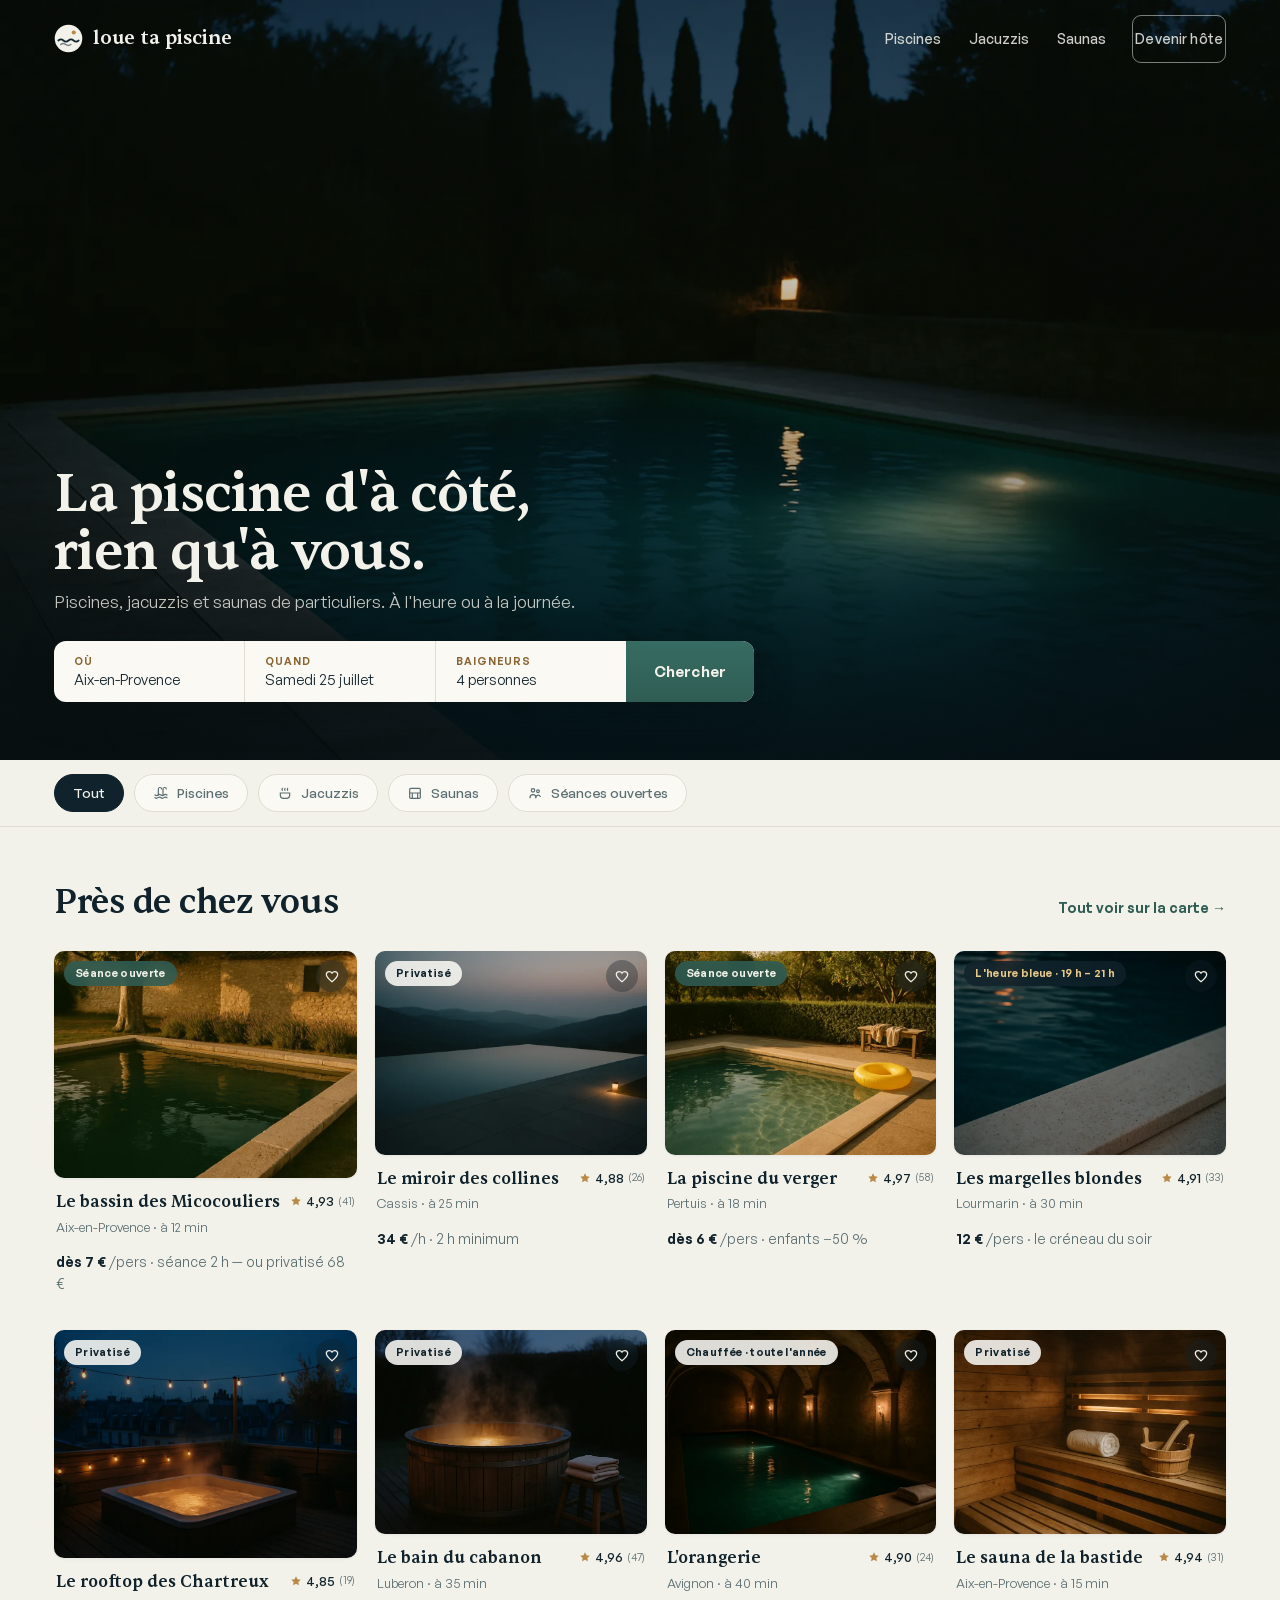
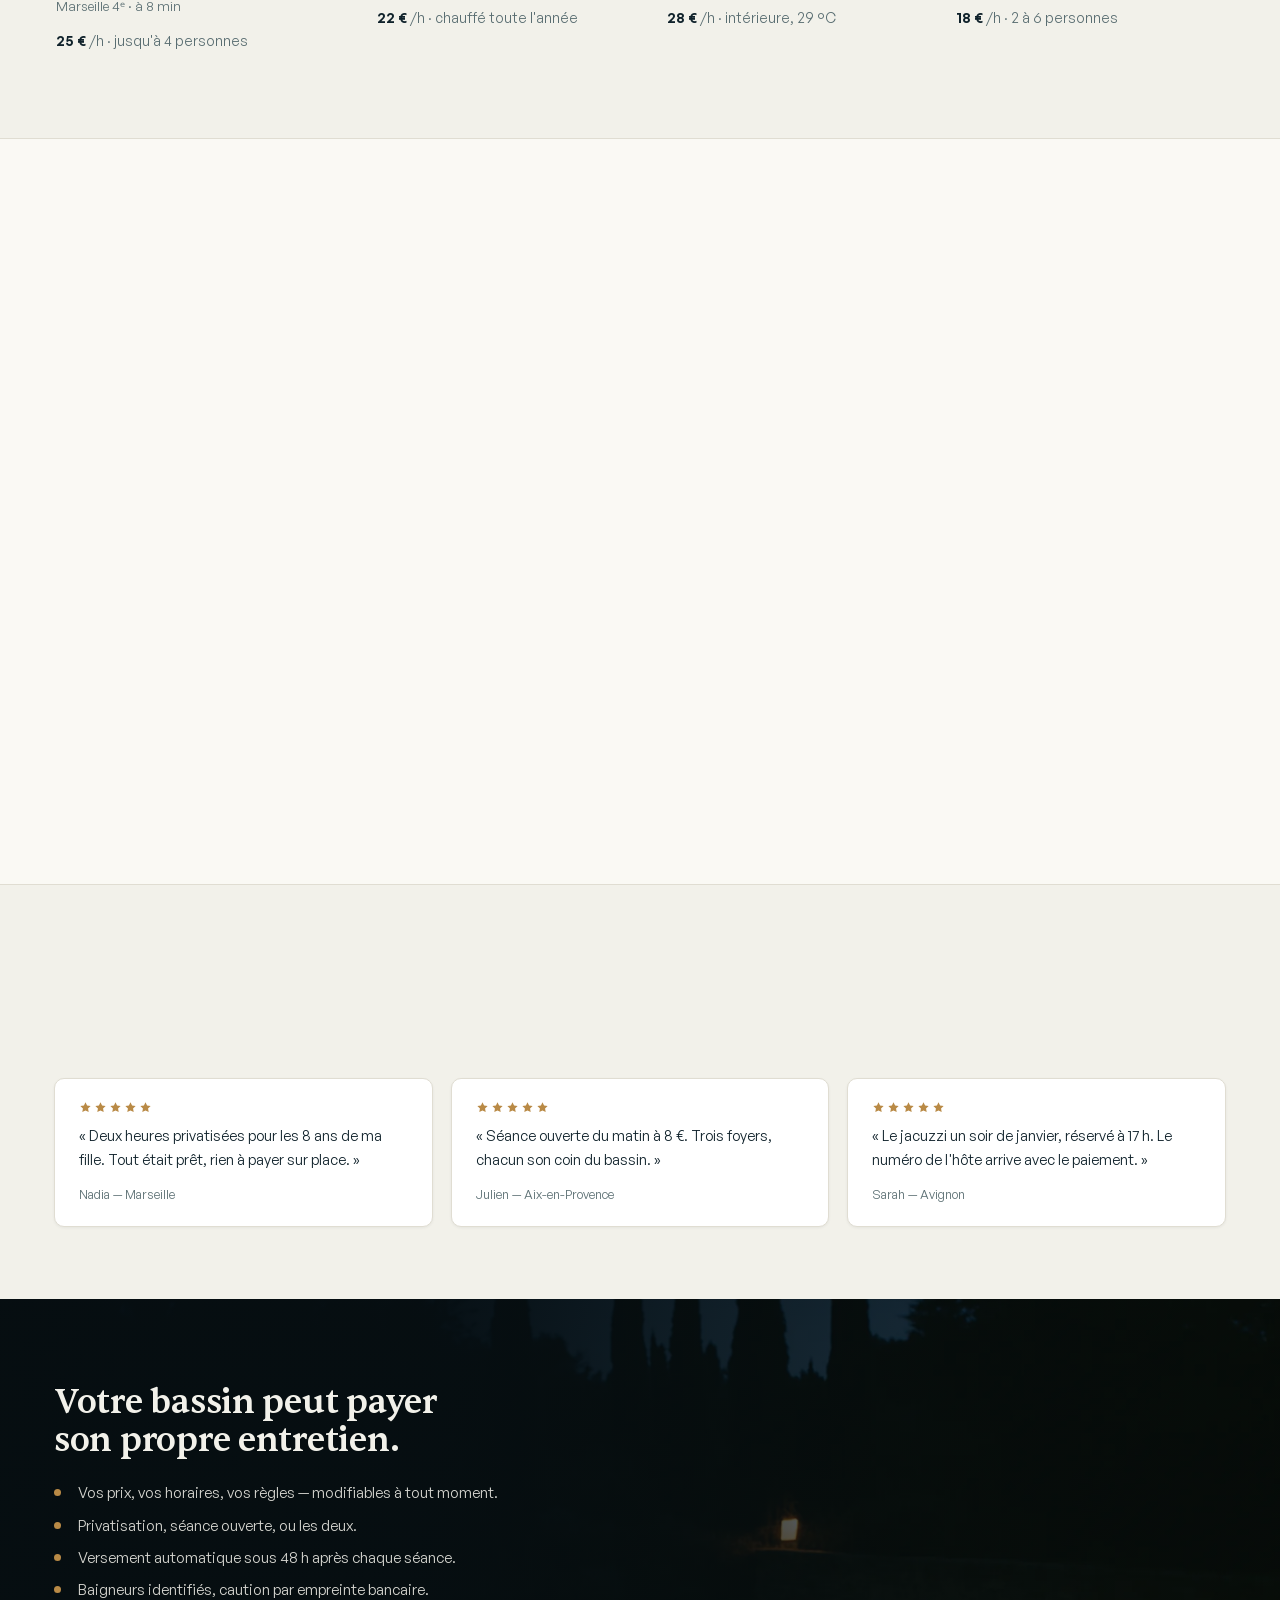
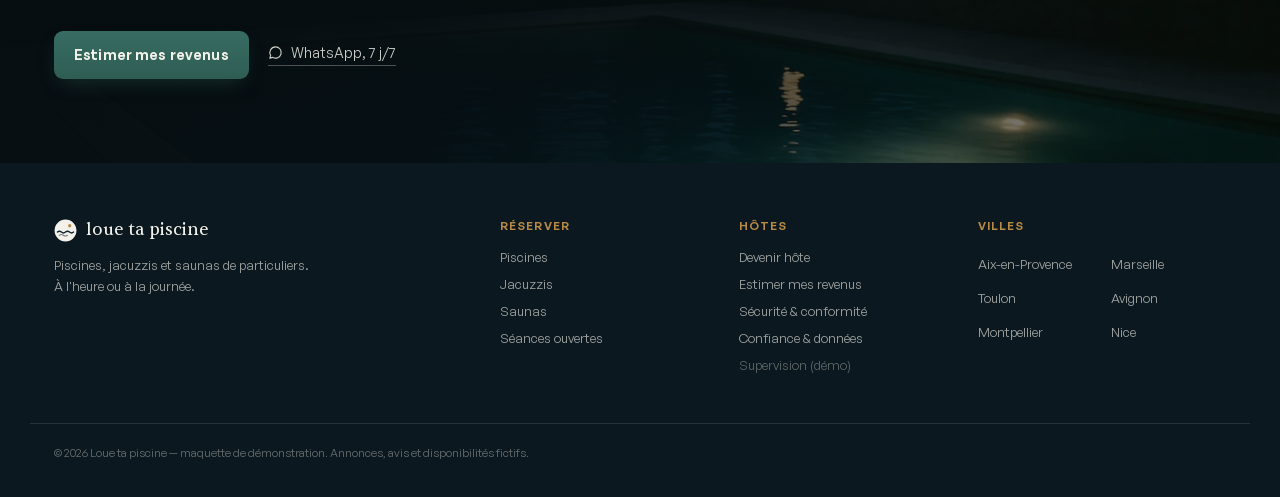
==== index.html @ d1b2a036 "Batch qualité : sceau médaillon, boutons relief, micro-typo, ticket de réservation avec jauges Co-Au" ====
<!DOCTYPE html>
<html lang="fr">
<head>
<meta charset="UTF-8">
<meta name="viewport" content="width=device-width, initial-scale=1.0">
<title>Loue ta piscine — piscines et spas de particuliers, à l'heure</title>
<meta name="description" content="Réservez la piscine, le jacuzzi ou le sauna d'un particulier près de chez vous. À l'heure ou à la journée, privatisé ou en séance ouverte. Prix tout compris.">
<link rel="canonical" href="https://loue-ta-piscine-demo.netlify.app/">
<meta property="og:title" content="Loue ta piscine">
<meta property="og:description" content="La piscine d'à côté, rien qu'à vous. À l'heure ou à la journée.">
<meta property="og:type" content="website">
<meta property="og:url" content="https://loue-ta-piscine-demo.netlify.app/">
<meta property="og:image" content="https://loue-ta-piscine-demo.netlify.app/img/hero-bleue.webp">
<meta property="og:site_name" content="Loue ta piscine">
<meta property="og:locale" content="fr_FR">
<meta name="twitter:card" content="summary_large_image">
<link rel="icon" href="data:image/svg+xml,%3Csvg xmlns='http://www.w3.org/2000/svg' viewBox='0 0 32 32'%3E%3Ccircle cx='16' cy='16' r='15.2' fill='%2310222B'/%3E%3Ccircle cx='21.8' cy='9.4' r='2.3' fill='%23B98A46'/%3E%3Cpath d='M4.8 18.2q2.8 -2.4 5.6 0t5.6 0t5.6 0t5.6 0' stroke='%23F2F1EA' stroke-width='1.9' fill='none' stroke-linecap='round'/%3E%3Cpath d='M7.4 22.6q2.8 -2.1 5.6 0t5.6 0' stroke='%23F2F1EA' stroke-width='1.6' fill='none' stroke-linecap='round' opacity='.55'/%3E%3C/svg%3E">
<link rel="preload" href="fonts/sentient-500.woff2" as="font" type="font/woff2" crossorigin>
<link rel="preload" href="fonts/generalsans-400.woff2" as="font" type="font/woff2" crossorigin>
<link rel="preload" href="img/hero-bleue.webp" as="image">
<script type="application/ld+json">
{"@context":"https://schema.org","@type":"WebSite","name":"Loue ta piscine","description":"Location de piscines, jacuzzis et saunas entre particuliers, à l'heure ou à la journée.","inLanguage":"fr-FR"}
</script>
<style>
  @font-face{font-family:'Sentient'; src:url('fonts/sentient-400.woff2') format('woff2'); font-weight:400; font-display:swap}
  @font-face{font-family:'Sentient'; src:url('fonts/sentient-500.woff2') format('woff2'); font-weight:500; font-display:swap}
  @font-face{font-family:'General Sans'; src:url('fonts/generalsans-400.woff2') format('woff2'); font-weight:400; font-display:swap}
  @font-face{font-family:'General Sans'; src:url('fonts/generalsans-500.woff2') format('woff2'); font-weight:500; font-display:swap}
  @font-face{font-family:'General Sans'; src:url('fonts/generalsans-600.woff2') format('woff2'); font-weight:600; font-display:swap}

  :root{
    --encre:#10222B; --encre-2:#0B181F; --craie:#F2F1EA; --craie-2:#FAF9F4;
    --bassin:#2F5D54; --solaire:#B98A46; --solaire-ink:#8A6430; --brume:#5A6E72; --alerte:#A6402C;
    --line:#E0DDD2; --blanc:#FFFFFF;
    --serif:'Sentient',"Iowan Old Style",Georgia,serif;
    --sans:'General Sans',-apple-system,BlinkMacSystemFont,"Segoe UI",sans-serif;
    --eo:cubic-bezier(.23,1,.32,1);
    --r:10px;
    --shadow-1:0 1px 3px rgba(16,34,43,.06);
    --shadow-2:0 10px 30px rgba(16,34,43,.10);
  }
  *{box-sizing:border-box}
  html{scroll-behavior:smooth; text-rendering:optimizeLegibility; font-synthesis:none}
  b,strong{font-weight:600}
  ::selection{background:var(--bassin); color:var(--craie)}
  body{margin:0; background:var(--craie); color:var(--encre); font-family:var(--sans); font-size:16px; line-height:1.55; -webkit-font-smoothing:antialiased}
  img{max-width:100%; display:block}
  a{color:var(--bassin)}
  button{font-family:var(--sans); cursor:pointer}
  a:focus-visible,button:focus-visible{outline:2px solid var(--bassin); outline-offset:2px; border-radius:4px}
  .wrap{max-width:1220px; margin:0 auto; padding:0 24px}

  /* ============ Header ============ */
  header{position:fixed; inset:0 0 auto; z-index:50; transition:background .25s var(--eo), box-shadow .25s var(--eo)}
  header .h-inner{max-width:1220px; margin:0 auto; padding:15px 24px; display:flex; align-items:center; gap:26px}
  header.solid{background:var(--craie); box-shadow:0 1px 0 var(--line)}
  .logo{display:flex; align-items:center; gap:10px; text-decoration:none}
  .logo svg{width:29px; height:29px}
  .logo .lg-disc{fill:#F2F1EA; transition:fill .25s var(--eo)}
  .logo .lg-wave{stroke:#10222B; transition:stroke .25s var(--eo)}
  header.solid .logo .lg-disc{fill:var(--encre)}
  header.solid .logo .lg-wave{stroke:var(--craie)}
  .logo span{font-family:var(--serif); font-weight:500; font-size:19px; color:#F2F1EA; transition:color .25s var(--eo)}
  header.solid .logo span{color:var(--encre)}
  .nav{margin-left:auto; display:flex; gap:24px; align-items:center}
  .nav a{text-decoration:none; font-size:14px; font-weight:500; color:rgba(242,241,234,.85); transition:color .2s var(--eo); padding:12px 2px}
  .nav a:hover{color:#fff}
  header.solid .nav a{color:var(--brume)}
  header.solid .nav a:hover{color:var(--encre)}
  .btn{display:inline-flex; align-items:center; justify-content:center; gap:8px; border:none; border-radius:9px; padding:13px 20px; font-size:14px; font-weight:600; letter-spacing:.01em; text-decoration:none; transition:filter .15s var(--eo), transform .15s var(--eo), box-shadow .2s var(--eo)}
  .btn:hover{filter:brightness(1.06); transform:translateY(-1px)}
  .btn:active{transform:translateY(0) scale(.985)}
  .btn-bassin{background:linear-gradient(180deg,#376C62,var(--bassin)); color:#F2F1EA; box-shadow:0 1px 2px rgba(16,34,43,.15), 0 8px 20px -8px rgba(47,93,84,.55)}
  .btn-encre{background:linear-gradient(180deg,#1B3340,var(--encre)); color:#F2F1EA; box-shadow:0 1px 2px rgba(16,34,43,.15), 0 8px 20px -8px rgba(16,34,43,.5)}
  .btn-hote{background:transparent; color:#F2F1EA; border:1px solid rgba(242,241,234,.5)}
  header.solid .btn-hote{color:var(--encre); border-color:var(--encre)}
  @media (max-width:820px){ .nav a.hideable{display:none} }

  /* ============ Hero ============ */
  .hero{position:relative; height:min(88vh,760px); min-height:560px; display:flex; align-items:flex-end; overflow:hidden}
  .hero img.bg{position:absolute; inset:0; width:100%; height:100%; object-fit:cover; object-position:center 62%}
  .hero .veil{position:absolute; inset:0; background:linear-gradient(to top, rgba(6,14,18,.84) 0%, rgba(6,14,18,.2) 52%, rgba(6,14,18,.38) 100%)}
  .hero .h-content{position:relative; z-index:2; width:100%; max-width:1220px; margin:0 auto; padding:0 24px 58px; color:#F2F1EA}
  .hero h1{font-family:var(--serif); font-weight:500; font-size:clamp(32px,4.6vw,54px); line-height:1.07; letter-spacing:-.012em; margin:0 0 8px; max-width:18ch; text-wrap:balance}
  .hero .sub{font-size:clamp(14.5px,1.6vw,17px); color:rgba(242,241,234,.8); margin:0 0 26px}
  .search{display:flex; background:var(--craie-2); border-radius:12px; overflow:hidden; max-width:700px; box-shadow:0 10px 36px rgba(6,14,18,.4)}
  .search .field{flex:1 1 0; padding:13px 20px; min-width:0; border:none; background:transparent; text-align:left; cursor:pointer; transition:background .18s var(--eo)}
  .search .field:hover{background:#fff}
  .search .field + .field{border-left:1px solid var(--line)}
  .search .f-label{display:block; font-size:10.5px; text-transform:uppercase; letter-spacing:.1em; color:var(--solaire-ink); font-weight:600; margin-bottom:1px}
  .search .f-val{font-size:14.5px; color:var(--encre); white-space:nowrap; overflow:hidden; text-overflow:ellipsis; display:block}
  .search .go{background:linear-gradient(180deg,#376C62,var(--bassin)); color:#F2F1EA; border:none; padding:0 28px; font-size:15px; font-weight:600; letter-spacing:.01em; transition:filter .15s var(--eo)}
  .search .go:hover{filter:brightness(1.1)}
  @media (max-width:640px){
    .search{flex-direction:column}
    .search .field + .field{border-left:none; border-top:1px solid var(--line)}
    .search .go{padding:14px}
    .hero{height:min(94vh,820px)}
  }

  /* ============ Chips catégories ============ */
  .chipbar{position:sticky; top:0; z-index:40; background:var(--craie); border-bottom:1px solid var(--line)}
  .chipbar .c-inner{max-width:1220px; margin:0 auto; padding:14px 24px; display:flex; gap:10px; overflow-x:auto; scrollbar-width:none}
  .chipbar .c-inner::-webkit-scrollbar{display:none}
  .chip{display:inline-flex; align-items:center; gap:8px; border:1px solid var(--line); background:var(--craie-2); border-radius:99px; padding:9px 18px; font-size:13.5px; font-weight:500; color:var(--brume); white-space:nowrap; transition:all .18s var(--eo)}
  .chip svg{width:16px; height:16px}
  .chip:hover{border-color:var(--brume)}
  .chip.active{background:var(--encre); color:#F2F1EA; border-color:var(--encre)}

  /* ============ Sections ============ */
  section{padding:72px 0; scroll-margin-top:64px}
  .sec-top{display:flex; align-items:baseline; justify-content:space-between; gap:20px; margin-bottom:30px}
  h2{font-family:var(--serif); font-weight:500; font-size:clamp(25px,3vw,34px); line-height:1.12; letter-spacing:-.008em; margin:0; text-wrap:balance}
  .sec-link{font-size:14px; font-weight:600; text-decoration:none; white-space:nowrap}
  .sec-link:hover{text-decoration:underline; text-underline-offset:3px}

  /* ============ Cards annonces ============ */
  .grid{display:grid; grid-template-columns:repeat(4,1fr); gap:22px 18px}
  @media (max-width:1080px){ .grid{grid-template-columns:repeat(3,1fr)} }
  @media (max-width:820px){ .grid{grid-template-columns:repeat(2,1fr)} }
  @media (max-width:520px){ .grid{grid-template-columns:1fr} }
  .card{position:relative; text-decoration:none; color:var(--encre); display:block; transition:opacity .3s var(--eo), transform .3s var(--eo)}
  .card.hide{opacity:0; transform:scale(.97); pointer-events:none; position:absolute; visibility:hidden}
  .card .c-img{position:relative; border-radius:var(--r); overflow:hidden; aspect-ratio:4/3; box-shadow:var(--shadow-1)}
  .card .c-img img{width:100%; height:100%; object-fit:cover; transition:transform .55s var(--eo)}
  .card:hover .c-img img{transform:scale(1.045)}
  .card .c-badge{position:absolute; top:10px; left:10px; z-index:2; font-size:11px; font-weight:600; letter-spacing:.03em; padding:4px 11px; border-radius:99px; backdrop-filter:blur(6px)}
  .badge-ouverte{background:rgba(47,93,84,.88); color:#F2F1EA}
  .badge-bleue{background:rgba(16,34,43,.82); color:#E8C989}
  .badge-neutre{background:rgba(250,249,244,.88); color:var(--encre)}
  .card .fav{position:absolute; top:9px; right:9px; z-index:2; width:32px; height:32px; border:none; border-radius:50%; background:rgba(16,34,43,.35); backdrop-filter:blur(6px); display:flex; align-items:center; justify-content:center; transition:background .2s var(--eo), transform .15s var(--eo)}
  .card .fav:hover{background:rgba(16,34,43,.55)}
  .card .fav:active{transform:scale(.9)}
  .card .fav svg{width:16px; height:16px; fill:none; stroke:#F2F1EA; stroke-width:1.9; transition:fill .2s var(--eo), stroke .2s var(--eo)}
  .card .fav[aria-pressed="true"] svg{fill:#E8C989; stroke:#E8C989}
  .card .c-body{padding:11px 2px 0}
  .card .c-row{display:flex; align-items:baseline; justify-content:space-between; gap:10px}
  .card h3{font-family:var(--serif); font-weight:500; font-size:16.5px; margin:0; white-space:nowrap; overflow:hidden; text-overflow:ellipsis}
  .card .note{display:inline-flex; align-items:center; gap:4px; font-size:13px; font-weight:500; font-variant-numeric:tabular-nums; flex:none}
  .card .note svg{width:12px; height:12px; fill:var(--solaire)}
  .card .note small{color:var(--brume); font-weight:400}
  .card .c-place{font-size:13px; color:var(--brume); margin:2px 0 6px}
  .card .c-price{font-size:14px}
  .card .c-price b{font-weight:600}
  .card .c-price span{color:var(--brume)}

  /* ============ Widget ============ */
  .w-sec{background:var(--craie-2); border-block:1px solid var(--line)}
  .w-intro{max-width:56ch; color:var(--brume); font-size:15.5px; margin:10px 0 34px}
  .widget{display:grid; grid-template-columns:1.35fr 1fr; background:var(--blanc); border:1px solid var(--line); border-radius:16px; overflow:hidden; box-shadow:var(--shadow-2)}
  @media (max-width:860px){ .widget{grid-template-columns:1fr} }
  .w-left{padding:26px 28px; border-right:1px solid var(--line)}
  @media (max-width:860px){ .w-left{border-right:none; border-bottom:1px solid var(--line)} }
  .w-head{display:flex; align-items:center; justify-content:space-between; gap:12px}
  .w-title{font-family:var(--serif); font-size:19px; font-weight:500; margin:0}
  .w-loc{font-size:12.5px; color:var(--brume); margin:3px 0 16px}
  .w-tag{font-size:11px; font-weight:600; padding:3px 10px; border-radius:99px; background:color-mix(in srgb,var(--solaire) 15%,transparent); color:var(--solaire-ink); white-space:nowrap}
  .day-tabs{display:flex; gap:8px; margin-bottom:16px}
  .day-tab{border:1px solid var(--line); background:var(--craie-2); border-radius:7px; padding:7px 15px; font-size:13px; font-weight:500; color:var(--brume); transition:all .18s var(--eo)}
  .day-tab.active{background:var(--encre); color:#F2F1EA; border-color:var(--encre)}
  .slots{display:flex; flex-direction:column; gap:7px}
  .slot{display:flex; align-items:center; gap:12px; border:1px solid var(--line); border-radius:10px; padding:11px 14px; background:var(--blanc); text-align:left; width:100%; transition:border-color .18s var(--eo), background .18s var(--eo), transform .18s var(--eo), box-shadow .18s var(--eo)}
  .slot:not(:disabled):hover{border-color:var(--bassin); transform:translateY(-1px); box-shadow:var(--shadow-1)}
  .slot.selected{border-color:var(--bassin); background:color-mix(in srgb,var(--bassin) 6%,#fff); box-shadow:inset 3px 0 0 var(--bassin)}
  .slot:disabled{cursor:default; opacity:.5; background:var(--craie-2)}
  .slot .s-time{font-variant-numeric:tabular-nums; font-weight:600; font-size:14px; min-width:92px}
  .slot .s-info{flex:1; font-size:12.5px; color:var(--brume); display:flex; align-items:center}
  .slot .gauge{width:36px; height:4px; border-radius:99px; background:var(--line); margin-right:9px; overflow:hidden; flex:none}
  .slot .gauge b{display:block; height:100%; border-radius:99px; background:var(--bassin)}
  .slot:disabled .gauge b{background:var(--brume)}
  .slot .s-price{font-weight:600; font-variant-numeric:tabular-nums; font-size:13.5px; white-space:nowrap}
  .slot .s-price small{font-weight:400; color:var(--brume); font-size:11px}
  .slot .s-tag{font-size:11px; font-weight:600; padding:3px 10px; border-radius:99px; white-space:nowrap}
  .tag-open{background:color-mix(in srgb,var(--bassin) 13%,transparent); color:var(--bassin)}
  .tag-full{background:var(--line); color:var(--brume)}
  .tag-priv{background:color-mix(in srgb,var(--encre) 9%,transparent); color:var(--encre)}
  .buffer-row{display:flex; align-items:center; gap:10px; padding:0 14px; font-size:10.5px; color:var(--brume); letter-spacing:.05em}
  .buffer-row::before,.buffer-row::after{content:""; flex:1; border-top:1px dashed var(--line)}
  .w-right{padding:26px 28px; display:flex; flex-direction:column; background:var(--craie-2)}
  .r-empty{color:var(--brume); font-size:13.5px; margin:auto 0; text-align:center; padding:26px 8px; line-height:1.6}
  .r-lbl{font-size:11px; text-transform:uppercase; letter-spacing:.11em; color:var(--solaire-ink); font-weight:600; margin:0 0 3px}
  .r-time{font-family:var(--serif); font-size:22px; margin:0 0 3px}
  .r-note{font-size:12px; color:var(--brume); margin:0 0 16px; line-height:1.5}
  .persons{display:flex; align-items:center; gap:12px; margin-bottom:14px}
  .persons .p-lbl{font-size:13.5px; font-weight:500; flex:1}
  .stepper{display:flex; align-items:center; border:1px solid var(--line); border-radius:7px; overflow:hidden; background:#fff}
  .stepper button{width:34px; height:34px; border:none; background:#fff; font-size:16px; color:var(--bassin); transition:background .15s var(--eo)}
  .stepper button:hover:not(:disabled){background:var(--craie)}
  .stepper button:disabled{color:var(--line); cursor:default}
  .stepper .p-num{width:32px; text-align:center; font-weight:600; font-size:14px; font-variant-numeric:tabular-nums}
  .privat{display:flex; gap:11px; align-items:flex-start; border:1px solid var(--line); border-radius:9px; padding:12px 14px; margin-bottom:16px; background:#fff; transition:border-color .18s var(--eo)}
  .privat:has(input:checked){border-color:var(--bassin)}
  .privat input{margin-top:2px; accent-color:var(--bassin); width:15px; height:15px}
  .privat label{font-size:12.5px; line-height:1.45; cursor:pointer}
  .privat label b{font-weight:600; font-size:13px}
  .privat label small{display:block; color:var(--brume); font-size:11.5px; margin-top:1px}
  .privat.off{opacity:.5}
  .total{border-top:1px solid var(--line); padding-top:14px; margin-top:auto}
  .t-row{display:flex; justify-content:space-between; font-size:13px; color:var(--brume); margin-bottom:4px}
  .t-row.grand{font-size:15.5px; color:var(--encre); font-weight:600; margin:8px 0 13px}
  .t-row .amt{font-variant-numeric:tabular-nums}
  .total .btn{width:100%; font-size:14.5px; padding:12px}
  .t-small{font-size:11px; color:var(--brume); text-align:center; margin:9px 0 0; line-height:1.5}

  /* ============ Preuves ============ */
  .proof .stats{display:grid; grid-template-columns:repeat(4,1fr); gap:16px; margin-bottom:44px}
  @media (max-width:820px){ .proof .stats{grid-template-columns:repeat(2,1fr)} }
  .stat{border-top:2px solid var(--line); padding-top:14px}
  .stat b{font-family:var(--serif); font-weight:500; font-size:24px; display:block; font-variant-numeric:tabular-nums}
  .stat span{font-size:12.5px; color:var(--brume)}
  .quotes{display:grid; grid-template-columns:repeat(3,1fr); gap:18px}
  @media (max-width:820px){ .quotes{grid-template-columns:1fr} }
  .quote{background:var(--blanc); border:1px solid var(--line); border-radius:var(--r); padding:22px 24px; box-shadow:var(--shadow-1)}
  .quote .q-stars{display:flex; gap:2px; margin-bottom:10px}
  .quote .q-stars svg{width:13px; height:13px; fill:var(--solaire)}
  .quote p{margin:0 0 14px; font-size:14.5px; line-height:1.6}
  .quote footer{font-size:12.5px; color:var(--brume); background:none; padding:0}

  /* ============ Hôtes ============ */
  .hosts{position:relative; overflow:hidden; color:#F2F1EA}
  .hosts img.bg{position:absolute; inset:0; width:100%; height:100%; object-fit:cover; object-position:center 30%}
  .hosts .h-veil{position:absolute; inset:0; background:linear-gradient(100deg, rgba(6,14,18,.94) 34%, rgba(6,14,18,.6) 72%, rgba(6,14,18,.45))}
  .hosts .h-inner2{position:relative; z-index:2; max-width:1220px; margin:0 auto; padding:84px 24px}
  .hosts h2{color:#F2F1EA; max-width:20ch}
  .hosts ul{list-style:none; padding:0; margin:22px 0 30px}
  .hosts li{padding-left:24px; position:relative; margin:9px 0; font-size:15px; color:rgba(242,241,234,.88)}
  .hosts li::before{content:""; position:absolute; left:0; top:8px; width:7px; height:7px; border-radius:50%; background:var(--solaire)}
  .hosts .wa{display:inline-flex; align-items:center; gap:8px; margin-left:16px; color:rgba(242,241,234,.85); font-size:14px; text-decoration:none; border-bottom:1px solid rgba(242,241,234,.3); padding-bottom:1px}
  .hosts .wa:hover{color:#fff}

  /* ============ Footer ============ */
  footer.site{background:var(--encre-2); color:rgba(242,241,234,.65); padding:54px 0 36px; font-size:13.5px}
  .f-inner{max-width:1220px; margin:0 auto; padding:0 24px; display:grid; grid-template-columns:2fr 1fr 1fr 1.2fr; gap:32px}
  @media (max-width:820px){ .f-inner{grid-template-columns:1fr 1fr} }
  .f-brand{display:flex; align-items:center; gap:9px; margin-bottom:12px}
  .f-brand svg{width:23px; height:23px}
  .f-brand span{font-family:var(--serif); font-size:17px; color:#F2F1EA}
  footer.site h3{font-size:11.5px; text-transform:uppercase; letter-spacing:.1em; color:var(--solaire); margin:0 0 12px; font-weight:600}
  footer.site a{color:rgba(242,241,234,.65); text-decoration:none; display:block; margin:7px 0; font-size:13px}
  footer.site a:hover{color:#F2F1EA}
  .f-cities{display:grid; grid-template-columns:1fr 1fr; gap:0 18px}
  .legal{max-width:1220px; margin:40px auto 0; padding:20px 24px 0; border-top:1px solid rgba(242,241,234,.12); font-size:11.5px; color:rgba(242,241,234,.4)}

  /* ============ Reveal ============ */
  .reveal{opacity:0; transform:translateY(12px); transition:opacity .5s var(--eo), transform .5s var(--eo)}
  .reveal.in{opacity:1; transform:none}
  @media (prefers-reduced-motion: reduce){
    *{transition:none!important; animation:none!important; scroll-behavior:auto!important}
    .reveal{opacity:1; transform:none}
  }
</style>
</head>
<body>

<header id="hdr">
  <div class="h-inner">
    <a class="logo" href="#" aria-label="Loue ta piscine — accueil">
      <svg viewBox="0 0 32 32" fill="none" aria-hidden="true">
        <circle class="lg-disc" cx="16" cy="16" r="15.2"/>
        <circle cx="21.8" cy="9.4" r="2.3" fill="#B98A46"/>
        <path class="lg-wave" d="M4.8 18.2q2.8 -2.4 5.6 0t5.6 0t5.6 0t5.6 0" stroke-width="1.9" fill="none" stroke-linecap="round"/>
        <path class="lg-wave" d="M7.4 22.6q2.8 -2.1 5.6 0t5.6 0" stroke-width="1.6" fill="none" stroke-linecap="round" opacity=".55"/>
      </svg>
      <span>loue ta piscine</span>
    </a>
    <nav class="nav" aria-label="Navigation principale">
      <a href="#annonces" class="hideable">Piscines</a>
      <a href="#annonces" class="hideable">Jacuzzis</a>
      <a href="#annonces" class="hideable">Saunas</a>
      <a href="hote.html" class="btn btn-hote">Devenir hôte</a>
    </nav>
  </div>
</header>

<div class="hero">
  <img class="bg" src="img/hero-bleue.webp" alt="Piscine privée au crépuscule, cyprès et lanterne" fetchpriority="high" width="1800" height="1200">
  <div class="veil"></div>
  <div class="h-content">
    <h1>La piscine d'à côté,<br>rien qu'à vous.</h1>
    <p class="sub">Piscines, jacuzzis et saunas de particuliers. À l'heure ou à la journée.</p>
    <div class="search" role="search" aria-label="Rechercher un bassin">
      <button class="field" type="button"><span class="f-label">Où</span><span class="f-val">Aix-en-Provence</span></button>
      <button class="field" type="button"><span class="f-label">Quand</span><span class="f-val">Samedi 25 juillet</span></button>
      <button class="field" type="button"><span class="f-label">Baigneurs</span><span class="f-val">4 personnes</span></button>
      <button class="go" type="button">Chercher</button>
    </div>
  </div>
</div>

<div class="chipbar" aria-label="Catégories">
  <div class="c-inner" role="tablist">
    <button class="chip active" data-filter="all" role="tab" aria-selected="true">Tout</button>
    <button class="chip" data-filter="piscine" role="tab" aria-selected="false">
      <svg viewBox="0 0 24 24" fill="none" stroke="currentColor" stroke-width="1.8" aria-hidden="true"><path d="M3 15q2.3 1.9 4.5 0t4.5 0q2.3 1.9 4.5 0t4.5 0M3 19q2.3 1.9 4.5 0t4.5 0q2.3 1.9 4.5 0t4.5 0" stroke-linecap="round"/><path d="M8 15V6.5A2.5 2.5 0 0 1 13 6M15 15V6.5A2.5 2.5 0 0 1 20 6" stroke-linecap="round"/></svg>
      Piscines</button>
    <button class="chip" data-filter="spa" role="tab" aria-selected="false">
      <svg viewBox="0 0 24 24" fill="none" stroke="currentColor" stroke-width="1.8" aria-hidden="true"><path d="M5 12h14v3a5 5 0 0 1-5 5h-4a5 5 0 0 1-5-5z"/><path d="M8 8q-1-1.6 0-3M12 8q-1-1.6 0-3M16 8q-1-1.6 0-3" stroke-linecap="round"/></svg>
      Jacuzzis</button>
    <button class="chip" data-filter="sauna" role="tab" aria-selected="false">
      <svg viewBox="0 0 24 24" fill="none" stroke="currentColor" stroke-width="1.8" aria-hidden="true"><rect x="4" y="5" width="16" height="15" rx="1.5"/><path d="M4 12h16M8 12v8M16 12v8" stroke-linecap="round"/></svg>
      Saunas</button>
    <button class="chip" data-filter="ouverte" role="tab" aria-selected="false">
      <svg viewBox="0 0 24 24" fill="none" stroke="currentColor" stroke-width="1.8" aria-hidden="true"><circle cx="9" cy="8" r="2.6"/><circle cx="16.5" cy="9.5" r="2.1"/><path d="M4.5 19a4.5 4.5 0 0 1 9 0M12.8 19a3.9 3.9 0 0 1 7.2-1.8" stroke-linecap="round"/></svg>
      Séances ouvertes</button>
  </div>
</div>

<main>
<section id="annonces" style="padding-top:56px">
  <div class="wrap">
    <div class="sec-top reveal">
      <h2>Près de chez vous</h2>
      <a class="sec-link" href="#">Tout voir sur la carte →</a>
    </div>
    <div class="grid" id="grid">

      <a class="card reveal" href="fiche.html" data-cat="piscine ouverte">
        <div class="c-img">
          <span class="c-badge badge-ouverte">Séance ouverte</span>
          <button class="fav" type="button" aria-pressed="false" aria-label="Ajouter aux favoris"><svg viewBox="0 0 24 24"><path d="M12 20.5C7 16.6 3.5 13.4 3.5 9.8 3.5 7.2 5.6 5.5 8 5.5c1.6 0 3.1.8 4 2.1.9-1.3 2.4-2.1 4-2.1 2.4 0 4.5 1.7 4.5 4.3 0 3.6-3.5 6.8-8.5 10.7z"/></svg></button>
          <img src="img/provencale.webp" alt="Bassin en pierre provençal à l'heure dorée" loading="lazy" width="900" height="600">
        </div>
        <div class="c-body">
          <div class="c-row"><h3>Le bassin des Micocouliers</h3><span class="note"><svg viewBox="0 0 24 24" aria-hidden="true"><path d="M12 2.5l2.9 6 6.6.9-4.8 4.6 1.2 6.5L12 17.4 6.1 20.5l1.2-6.5L2.5 9.4l6.6-.9z"/></svg>4,93 <small>(41)</small></span></div>
          <p class="c-place">Aix-en-Provence · à 12 min</p>
          <p class="c-price"><b>dès 7 €</b><span> /pers · séance 2 h — ou privatisé 68 €</span></p>
        </div>
      </a>

      <a class="card reveal" href="fiche.html" data-cat="piscine">
        <div class="c-img">
          <span class="c-badge badge-neutre">Privatisé</span>
          <button class="fav" type="button" aria-pressed="false" aria-label="Ajouter aux favoris"><svg viewBox="0 0 24 24"><path d="M12 20.5C7 16.6 3.5 13.4 3.5 9.8 3.5 7.2 5.6 5.5 8 5.5c1.6 0 3.1.8 4 2.1.9-1.3 2.4-2.1 4-2.1 2.4 0 4.5 1.7 4.5 4.3 0 3.6-3.5 6.8-8.5 10.7z"/></svg></button>
          <img src="img/moderne.webp" alt="Piscine à débordement moderne au crépuscule" loading="lazy" width="900" height="600">
        </div>
        <div class="c-body">
          <div class="c-row"><h3>Le miroir des collines</h3><span class="note"><svg viewBox="0 0 24 24" aria-hidden="true"><path d="M12 2.5l2.9 6 6.6.9-4.8 4.6 1.2 6.5L12 17.4 6.1 20.5l1.2-6.5L2.5 9.4l6.6-.9z"/></svg>4,88 <small>(26)</small></span></div>
          <p class="c-place">Cassis · à 25 min</p>
          <p class="c-price"><b>34 €</b><span> /h · 2 h minimum</span></p>
        </div>
      </a>

      <a class="card reveal" href="fiche.html" data-cat="piscine ouverte">
        <div class="c-img">
          <span class="c-badge badge-ouverte">Séance ouverte</span>
          <button class="fav" type="button" aria-pressed="false" aria-label="Ajouter aux favoris"><svg viewBox="0 0 24 24"><path d="M12 20.5C7 16.6 3.5 13.4 3.5 9.8 3.5 7.2 5.6 5.5 8 5.5c1.6 0 3.1.8 4 2.1.9-1.3 2.4-2.1 4-2.1 2.4 0 4.5 1.7 4.5 4.3 0 3.6-3.5 6.8-8.5 10.7z"/></svg></button>
          <img src="img/familiale.webp" alt="Piscine familiale au fond d'un verger, bouée jaune sur la margelle" loading="lazy" width="900" height="600">
        </div>
        <div class="c-body">
          <div class="c-row"><h3>La piscine du verger</h3><span class="note"><svg viewBox="0 0 24 24" aria-hidden="true"><path d="M12 2.5l2.9 6 6.6.9-4.8 4.6 1.2 6.5L12 17.4 6.1 20.5l1.2-6.5L2.5 9.4l6.6-.9z"/></svg>4,97 <small>(58)</small></span></div>
          <p class="c-place">Pertuis · à 18 min</p>
          <p class="c-price"><b>dès 6 €</b><span> /pers · enfants −50 %</span></p>
        </div>
      </a>

      <a class="card reveal" href="fiche.html" data-cat="piscine">
        <div class="c-img">
          <span class="c-badge badge-bleue">L'heure bleue · 19 h – 21 h</span>
          <button class="fav" type="button" aria-pressed="false" aria-label="Ajouter aux favoris"><svg viewBox="0 0 24 24"><path d="M12 20.5C7 16.6 3.5 13.4 3.5 9.8 3.5 7.2 5.6 5.5 8 5.5c1.6 0 3.1.8 4 2.1.9-1.3 2.4-2.1 4-2.1 2.4 0 4.5 1.7 4.5 4.3 0 3.6-3.5 6.8-8.5 10.7z"/></svg></button>
          <img src="img/margelle.webp" alt="Margelle en travertin, eau sombre et reflet doré" loading="lazy" width="1000" height="667">
        </div>
        <div class="c-body">
          <div class="c-row"><h3>Les margelles blondes</h3><span class="note"><svg viewBox="0 0 24 24" aria-hidden="true"><path d="M12 2.5l2.9 6 6.6.9-4.8 4.6 1.2 6.5L12 17.4 6.1 20.5l1.2-6.5L2.5 9.4l6.6-.9z"/></svg>4,91 <small>(33)</small></span></div>
          <p class="c-place">Lourmarin · à 30 min</p>
          <p class="c-price"><b>12 €</b><span> /pers · le créneau du soir</span></p>
        </div>
      </a>

      <a class="card reveal" href="fiche.html" data-cat="spa">
        <div class="c-img">
          <span class="c-badge badge-neutre">Privatisé</span>
          <button class="fav" type="button" aria-pressed="false" aria-label="Ajouter aux favoris"><svg viewBox="0 0 24 24"><path d="M12 20.5C7 16.6 3.5 13.4 3.5 9.8 3.5 7.2 5.6 5.5 8 5.5c1.6 0 3.1.8 4 2.1.9-1.3 2.4-2.1 4-2.1 2.4 0 4.5 1.7 4.5 4.3 0 3.6-3.5 6.8-8.5 10.7z"/></svg></button>
          <img src="img/rooftop.webp" alt="Jacuzzi fumant sur un rooftop en ville, guirlandes allumées" loading="lazy" width="900" height="600">
        </div>
        <div class="c-body">
          <div class="c-row"><h3>Le rooftop des Chartreux</h3><span class="note"><svg viewBox="0 0 24 24" aria-hidden="true"><path d="M12 2.5l2.9 6 6.6.9-4.8 4.6 1.2 6.5L12 17.4 6.1 20.5l1.2-6.5L2.5 9.4l6.6-.9z"/></svg>4,85 <small>(19)</small></span></div>
          <p class="c-place">Marseille 4ᵉ · à 8 min</p>
          <p class="c-price"><b>25 €</b><span> /h · jusqu'à 4 personnes</span></p>
        </div>
      </a>

      <a class="card reveal" href="fiche.html" data-cat="spa">
        <div class="c-img">
          <span class="c-badge badge-neutre">Privatisé</span>
          <button class="fav" type="button" aria-pressed="false" aria-label="Ajouter aux favoris"><svg viewBox="0 0 24 24"><path d="M12 20.5C7 16.6 3.5 13.4 3.5 9.8 3.5 7.2 5.6 5.5 8 5.5c1.6 0 3.1.8 4 2.1.9-1.3 2.4-2.1 4-2.1 2.4 0 4.5 1.7 4.5 4.3 0 3.6-3.5 6.8-8.5 10.7z"/></svg></button>
          <img src="img/spa.webp" alt="Bain nordique en bois fumant à la tombée du soir" loading="lazy" width="1000" height="667">
        </div>
        <div class="c-body">
          <div class="c-row"><h3>Le bain du cabanon</h3><span class="note"><svg viewBox="0 0 24 24" aria-hidden="true"><path d="M12 2.5l2.9 6 6.6.9-4.8 4.6 1.2 6.5L12 17.4 6.1 20.5l1.2-6.5L2.5 9.4l6.6-.9z"/></svg>4,96 <small>(47)</small></span></div>
          <p class="c-place">Luberon · à 35 min</p>
          <p class="c-price"><b>22 €</b><span> /h · chauffé toute l'année</span></p>
        </div>
      </a>

      <a class="card reveal" href="fiche.html" data-cat="piscine">
        <div class="c-img">
          <span class="c-badge badge-neutre">Chauffée · toute l'année</span>
          <button class="fav" type="button" aria-pressed="false" aria-label="Ajouter aux favoris"><svg viewBox="0 0 24 24"><path d="M12 20.5C7 16.6 3.5 13.4 3.5 9.8 3.5 7.2 5.6 5.5 8 5.5c1.6 0 3.1.8 4 2.1.9-1.3 2.4-2.1 4-2.1 2.4 0 4.5 1.7 4.5 4.3 0 3.6-3.5 6.8-8.5 10.7z"/></svg></button>
          <img src="img/interieure.webp" alt="Piscine intérieure sous voûtes de pierre, éclairage chaud" loading="lazy" width="900" height="600">
        </div>
        <div class="c-body">
          <div class="c-row"><h3>L'orangerie</h3><span class="note"><svg viewBox="0 0 24 24" aria-hidden="true"><path d="M12 2.5l2.9 6 6.6.9-4.8 4.6 1.2 6.5L12 17.4 6.1 20.5l1.2-6.5L2.5 9.4l6.6-.9z"/></svg>4,90 <small>(24)</small></span></div>
          <p class="c-place">Avignon · à 40 min</p>
          <p class="c-price"><b>28 €</b><span> /h · intérieure, 29 °C</span></p>
        </div>
      </a>

      <a class="card reveal" href="fiche.html" data-cat="sauna">
        <div class="c-img">
          <span class="c-badge badge-neutre">Privatisé</span>
          <button class="fav" type="button" aria-pressed="false" aria-label="Ajouter aux favoris"><svg viewBox="0 0 24 24"><path d="M12 20.5C7 16.6 3.5 13.4 3.5 9.8 3.5 7.2 5.6 5.5 8 5.5c1.6 0 3.1.8 4 2.1.9-1.3 2.4-2.1 4-2.1 2.4 0 4.5 1.7 4.5 4.3 0 3.6-3.5 6.8-8.5 10.7z"/></svg></button>
          <img src="img/sauna.webp" alt="Sauna en cèdre à la lumière ambrée" loading="lazy" width="1000" height="667">
        </div>
        <div class="c-body">
          <div class="c-row"><h3>Le sauna de la bastide</h3><span class="note"><svg viewBox="0 0 24 24" aria-hidden="true"><path d="M12 2.5l2.9 6 6.6.9-4.8 4.6 1.2 6.5L12 17.4 6.1 20.5l1.2-6.5L2.5 9.4l6.6-.9z"/></svg>4,94 <small>(31)</small></span></div>
          <p class="c-place">Aix-en-Provence · à 15 min</p>
          <p class="c-price"><b>18 €</b><span> /h · 2 à 6 personnes</span></p>
        </div>
      </a>

    </div>
  </div>
</section>

<section class="w-sec" id="creneaux">
  <div class="wrap">
    <h2 class="reveal">Privatisez. Ou partagez la séance, et divisez le prix.</h2>
    <p class="w-intro reveal">La séance ouverte n'existe nulle part ailleurs : plusieurs foyers, une jauge, un petit prix. Essayez :</p>
    <div class="widget reveal" id="widget">
      <div class="w-left">
        <div class="w-head"><h3 class="w-title">Le bassin des Micocouliers — 10 × 5 m</h3><span class="w-tag">Chauffée</span></div>
        <p class="w-loc">Aix-en-Provence · hôte vérifié · règlement affiché avant paiement</p>
        <div class="day-tabs" role="tablist">
          <button class="day-tab active" data-day="0" role="tab" aria-selected="true">Sam 25 juil.</button>
          <button class="day-tab" data-day="1" role="tab" aria-selected="false">Dim 26 juil.</button>
        </div>
        <div class="slots" id="slots"></div>
      </div>
      <div class="w-right" id="recap" aria-live="polite">
        <p class="r-empty">Choisissez un créneau.<br>Le prix est tout compris, avant de payer.</p>
      </div>
    </div>
  </div>
</section>

<section class="proof">
  <div class="wrap">
    <div class="stats reveal">
      <div class="stat"><b>★ 4,92</b><span>note moyenne des bassins</span></div>
      <div class="stat"><b>12 points</b><span>vérifiés avant chaque mise en ligne</span></div>
      <div class="stat"><b>48 h</b><span>délai max de versement à l'hôte</span></div>
      <div class="stat"><b>0 €</b><span>à payer sur place — jamais</span></div>
    </div>
    <div class="quotes">
      <figure class="quote reveal" style="margin:0">
        <div class="q-stars" aria-label="5 étoiles"><svg viewBox="0 0 24 24"><path d="M12 2.5l2.9 6 6.6.9-4.8 4.6 1.2 6.5L12 17.4 6.1 20.5l1.2-6.5L2.5 9.4l6.6-.9z"/></svg><svg viewBox="0 0 24 24"><path d="M12 2.5l2.9 6 6.6.9-4.8 4.6 1.2 6.5L12 17.4 6.1 20.5l1.2-6.5L2.5 9.4l6.6-.9z"/></svg><svg viewBox="0 0 24 24"><path d="M12 2.5l2.9 6 6.6.9-4.8 4.6 1.2 6.5L12 17.4 6.1 20.5l1.2-6.5L2.5 9.4l6.6-.9z"/></svg><svg viewBox="0 0 24 24"><path d="M12 2.5l2.9 6 6.6.9-4.8 4.6 1.2 6.5L12 17.4 6.1 20.5l1.2-6.5L2.5 9.4l6.6-.9z"/></svg><svg viewBox="0 0 24 24"><path d="M12 2.5l2.9 6 6.6.9-4.8 4.6 1.2 6.5L12 17.4 6.1 20.5l1.2-6.5L2.5 9.4l6.6-.9z"/></svg></div>
        <p>« Deux heures privatisées pour les 8 ans de ma fille. Tout était prêt, rien à payer sur place. »</p>
        <footer>Nadia — Marseille</footer>
      </figure>
      <figure class="quote reveal" style="margin:0">
        <div class="q-stars" aria-label="5 étoiles"><svg viewBox="0 0 24 24"><path d="M12 2.5l2.9 6 6.6.9-4.8 4.6 1.2 6.5L12 17.4 6.1 20.5l1.2-6.5L2.5 9.4l6.6-.9z"/></svg><svg viewBox="0 0 24 24"><path d="M12 2.5l2.9 6 6.6.9-4.8 4.6 1.2 6.5L12 17.4 6.1 20.5l1.2-6.5L2.5 9.4l6.6-.9z"/></svg><svg viewBox="0 0 24 24"><path d="M12 2.5l2.9 6 6.6.9-4.8 4.6 1.2 6.5L12 17.4 6.1 20.5l1.2-6.5L2.5 9.4l6.6-.9z"/></svg><svg viewBox="0 0 24 24"><path d="M12 2.5l2.9 6 6.6.9-4.8 4.6 1.2 6.5L12 17.4 6.1 20.5l1.2-6.5L2.5 9.4l6.6-.9z"/></svg><svg viewBox="0 0 24 24"><path d="M12 2.5l2.9 6 6.6.9-4.8 4.6 1.2 6.5L12 17.4 6.1 20.5l1.2-6.5L2.5 9.4l6.6-.9z"/></svg></div>
        <p>« Séance ouverte du matin à 8 €. Trois foyers, chacun son coin du bassin. »</p>
        <footer>Julien — Aix-en-Provence</footer>
      </figure>
      <figure class="quote reveal" style="margin:0">
        <div class="q-stars" aria-label="5 étoiles"><svg viewBox="0 0 24 24"><path d="M12 2.5l2.9 6 6.6.9-4.8 4.6 1.2 6.5L12 17.4 6.1 20.5l1.2-6.5L2.5 9.4l6.6-.9z"/></svg><svg viewBox="0 0 24 24"><path d="M12 2.5l2.9 6 6.6.9-4.8 4.6 1.2 6.5L12 17.4 6.1 20.5l1.2-6.5L2.5 9.4l6.6-.9z"/></svg><svg viewBox="0 0 24 24"><path d="M12 2.5l2.9 6 6.6.9-4.8 4.6 1.2 6.5L12 17.4 6.1 20.5l1.2-6.5L2.5 9.4l6.6-.9z"/></svg><svg viewBox="0 0 24 24"><path d="M12 2.5l2.9 6 6.6.9-4.8 4.6 1.2 6.5L12 17.4 6.1 20.5l1.2-6.5L2.5 9.4l6.6-.9z"/></svg><svg viewBox="0 0 24 24"><path d="M12 2.5l2.9 6 6.6.9-4.8 4.6 1.2 6.5L12 17.4 6.1 20.5l1.2-6.5L2.5 9.4l6.6-.9z"/></svg></div>
        <p>« Le jacuzzi un soir de janvier, réservé à 17 h. Le numéro de l'hôte arrive avec le paiement. »</p>
        <footer>Sarah — Avignon</footer>
      </figure>
    </div>
  </div>
</section>

<section class="hosts" id="hotes" style="padding:0">
  <img class="bg" src="img/hero-bleue.webp" alt="" loading="lazy" width="1800" height="1200">
  <div class="h-veil"></div>
  <div class="h-inner2">
    <h2 class="reveal">Votre bassin peut payer son propre entretien.</h2>
    <ul class="reveal">
      <li>Vos prix, vos horaires, vos règles — modifiables à tout moment.</li>
      <li>Privatisation, séance ouverte, ou les deux.</li>
      <li>Versement automatique sous 48 h après chaque séance.</li>
      <li>Baigneurs identifiés, caution par empreinte bancaire.</li>
    </ul>
    <div class="reveal">
      <a class="btn btn-bassin" href="hote.html">Estimer mes revenus</a>
      <a class="wa" href="#">
        <svg width="15" height="15" viewBox="0 0 24 24" fill="none" stroke="currentColor" stroke-width="1.8" aria-hidden="true"><path d="M12 3a9 9 0 0 0-7.8 13.5L3 21l4.7-1.2A9 9 0 1 0 12 3z" stroke-linejoin="round"/></svg>
        WhatsApp, 7 j/7
      </a>
    </div>
  </div>
</section>
</main>

<footer class="site">
  <div class="f-inner">
    <div>
      <div class="f-brand">
        <svg viewBox="0 0 32 32" fill="none" aria-hidden="true">
          <circle cx="16" cy="16" r="15.2" fill="#F2F1EA"/>
          <circle cx="21.8" cy="9.4" r="2.3" fill="#B98A46"/>
          <path d="M4.8 18.2q2.8 -2.4 5.6 0t5.6 0t5.6 0t5.6 0" stroke="#10222B" stroke-width="1.9" fill="none" stroke-linecap="round"/>
          <path d="M7.4 22.6q2.8 -2.1 5.6 0t5.6 0" stroke="#10222B" stroke-width="1.6" fill="none" stroke-linecap="round" opacity=".55"/>
        </svg>
        <span>loue ta piscine</span>
      </div>
      <p style="max-width:32ch; margin:0; line-height:1.6; font-size:13px">Piscines, jacuzzis et saunas de particuliers. À l'heure ou à la journée.</p>
    </div>
    <div>
      <h3>Réserver</h3>
      <a href="#annonces">Piscines</a><a href="#annonces">Jacuzzis</a><a href="#annonces">Saunas</a><a href="#creneaux">Séances ouvertes</a>
    </div>
    <div>
      <h3>Hôtes</h3>
      <a href="hote.html">Devenir hôte</a><a href="hote.html">Estimer mes revenus</a><a href="#">Sécurité &amp; conformité</a><a href="#">Confiance &amp; données</a><a href="admin.html" style="opacity:.55">Supervision (démo)</a>
    </div>
    <div>
      <h3>Villes</h3>
      <div class="f-cities">
        <a href="#">Aix-en-Provence</a><a href="#">Marseille</a><a href="#">Toulon</a><a href="#">Avignon</a><a href="#">Montpellier</a><a href="#">Nice</a>
      </div>
    </div>
  </div>
  <div class="legal">© 2026 Loue ta piscine — maquette de démonstration. Annonces, avis et disponibilités fictifs.</div>
</footer>

<script>
(function(){
  "use strict";

  /* Header */
  var hdr = document.getElementById('hdr');
  var onScroll = function(){ hdr.classList.toggle('solid', window.scrollY > 40); };
  window.addEventListener('scroll', onScroll, {passive:true}); onScroll();

  /* Reveals — stagger léger par groupe */
  var io = new IntersectionObserver(function(entries){
    entries.forEach(function(e){
      if(!e.isIntersecting) return;
      e.target.classList.add('in'); io.unobserve(e.target);
    });
  }, {threshold:.1});
  document.querySelectorAll('.reveal').forEach(function(el, i){
    el.style.transitionDelay = (Math.min(i % 4, 3) * 55) + 'ms';
    io.observe(el);
  });

  /* Favoris */
  document.querySelectorAll('.fav').forEach(function(f){
    f.addEventListener('click', function(ev){
      ev.preventDefault(); ev.stopPropagation();
      f.setAttribute('aria-pressed', f.getAttribute('aria-pressed') === 'true' ? 'false' : 'true');
    });
  });

  /* Filtres catégories */
  var cards = Array.prototype.slice.call(document.querySelectorAll('#grid .card'));
  document.querySelectorAll('.chip').forEach(function(chip){
    chip.addEventListener('click', function(){
      document.querySelectorAll('.chip').forEach(function(c){ c.classList.remove('active'); c.setAttribute('aria-selected','false'); });
      chip.classList.add('active'); chip.setAttribute('aria-selected','true');
      var f = chip.dataset.filter;
      cards.forEach(function(card){
        var show = f === 'all' || card.dataset.cat.split(' ').indexOf(f) !== -1;
        card.classList.toggle('hide', !show);
      });
    });
  });

  /* ===== Widget créneaux ===== */
  var DAYS = [
    [
      {t:'9 h – 11 h',  regime:'open', cap:12, booked:4,  priceP:8,  pricePriv:68},
      {t:'11 h – 13 h', regime:'open', cap:12, booked:12, priceP:8,  pricePriv:68},
      {buffer:true},
      {t:'13 h 30 – 16 h 30', regime:'priv'},
      {buffer:true},
      {t:'17 h – 19 h', regime:'open', cap:12, booked:0,  priceP:8,  pricePriv:68},
      {t:'19 h 30 – 21 h 30 · l’heure bleue', regime:'open', cap:10, booked:6, priceP:12, pricePriv:105}
    ],
    [
      {t:'9 h – 11 h',  regime:'open', cap:12, booked:2,  priceP:8,  pricePriv:68},
      {t:'11 h – 13 h', regime:'open', cap:12, booked:5,  priceP:8,  pricePriv:68},
      {buffer:true},
      {t:'14 h – 18 h · demi-journée', regime:'priv'},
      {buffer:true},
      {t:'19 h 30 – 21 h 30 · l’heure bleue', regime:'open', cap:10, booked:0, priceP:12, pricePriv:105}
    ]
  ];
  var state = {day:0, slot:null, persons:2, privatise:false};
  var slotsEl = document.getElementById('slots');
  var recapEl = document.getElementById('recap');

  function euro(n){ return n.toFixed(2).replace('.', ',').replace(',00','') + ' €'; }

  function renderSlots(){
    slotsEl.innerHTML = '';
    DAYS[state.day].forEach(function(s, i){
      if(s.buffer){
        var b = document.createElement('div');
        b.className = 'buffer-row'; b.textContent = 'rotation · 30 min';
        slotsEl.appendChild(b); return;
      }
      var btn = document.createElement('button');
      btn.className = 'slot' + (state.slot === i ? ' selected' : '');
      btn.type = 'button';
      var left = s.cap - s.booked;
      if(s.regime === 'priv'){
        btn.disabled = true;
        btn.innerHTML = '<span class="s-time">'+s.t+'</span><span class="s-info">Réservé — un seul groupe</span><span class="s-tag tag-priv">Privatisé</span>';
      } else if(left <= 0){
        btn.disabled = true;
        btn.innerHTML = '<span class="s-time">'+s.t+'</span><span class="s-info"><i class="gauge"><b style="width:100%"></b></i>'+s.cap+' baigneurs</span><span class="s-tag tag-full">Complet</span>';
      } else {
        var fill = Math.round(s.booked / s.cap * 100);
        btn.innerHTML = '<span class="s-time">'+s.t+'</span><span class="s-info"><i class="gauge"><b style="width:'+fill+'%"></b></i>'+left+' place'+(left>1?'s':'')+'</span><span class="s-price">'+euro(s.priceP)+'<small>/pers</small></span><span class="s-tag tag-open">Séance ouverte</span>';
        btn.addEventListener('click', function(){
          state.slot = i; state.privatise = false;
          var cs = DAYS[state.day][i];
          if(state.persons > cs.cap - cs.booked) state.persons = cs.cap - cs.booked;
          render();
        });
      }
      slotsEl.appendChild(btn);
    });
  }

  function renderRecap(){
    if(state.slot === null){
      recapEl.innerHTML = '<p class="r-empty">Choisissez un créneau.<br>Le prix est tout compris, avant de payer.</p>';
      return;
    }
    var s = DAYS[state.day][state.slot];
    var left = s.cap - s.booked;
    var canPriv = s.booked === 0;
    var total = state.privatise ? s.pricePriv : s.priceP * state.persons;
    recapEl.innerHTML =
      '<p class="r-lbl">Votre séance</p>'+
      '<p class="r-time">'+s.t+'</p>'+
      '<p class="r-note">'+(state.privatise
        ? 'Privatisé : vous serez les seuls, jusqu’à '+s.cap+' baigneurs.'
        : 'Séance ouverte — jusqu’à '+s.cap+' baigneurs au total.')+'</p>'+
      '<div class="persons"><span class="p-lbl">Baigneurs</span>'+
        '<div class="stepper">'+
          '<button type="button" id="p-minus" aria-label="Moins de baigneurs"'+(state.persons<=1?' disabled':'')+'>−</button>'+
          '<span class="p-num">'+state.persons+'</span>'+
          '<button type="button" id="p-plus" aria-label="Plus de baigneurs"'+((state.privatise ? state.persons>=s.cap : state.persons>=left)?' disabled':'')+'>+</button>'+
        '</div></div>'+
      '<div class="privat'+(canPriv?'':' off')+'">'+
        '<input type="checkbox" id="privcheck"'+(state.privatise?' checked':'')+(canPriv?'':' disabled')+'>'+
        '<label for="privcheck"><b>Privatiser — '+euro(s.pricePriv)+'</b>'+
        '<small>'+(canPriv ? 'Possible tant que personne n’a réservé.' : s.booked+' baigneur'+(s.booked>1?'s ont':' a')+' déjà réservé cette séance.')+'</small></label>'+
      '</div>'+
      '<div class="total">'+
        '<div class="t-row"><span>'+(state.privatise ? 'Privatisation' : state.persons+' × '+euro(s.priceP))+'</span><span class="amt">'+euro(total)+'</span></div>'+
        '<div class="t-row"><span>Frais de service</span><span class="amt">inclus</span></div>'+
        '<div class="t-row grand"><span>Total</span><span class="amt">'+euro(total)+'</span></div>'+
        '<a class="btn btn-encre" href="fiche.html" style="display:flex">Réserver</a>'+
        '<p class="t-small">Annulation gratuite jusqu’à 48 h avant. Rien à payer sur place.</p>'+
      '</div>';
    var minus = document.getElementById('p-minus'), plus = document.getElementById('p-plus');
    if(minus) minus.addEventListener('click', function(){ if(state.persons>1){ state.persons--; renderRecap(); } });
    if(plus) plus.addEventListener('click', function(){
      var max = state.privatise ? s.cap : left;
      if(state.persons < max){ state.persons++; renderRecap(); }
    });
    var pc = document.getElementById('privcheck');
    if(pc && canPriv) pc.addEventListener('change', function(){ state.privatise = pc.checked; renderRecap(); });
  }

  function render(){ renderSlots(); renderRecap(); }

  document.querySelectorAll('.day-tab').forEach(function(tab){
    tab.addEventListener('click', function(){
      document.querySelectorAll('.day-tab').forEach(function(t){ t.classList.remove('active'); t.setAttribute('aria-selected','false'); });
      tab.classList.add('active'); tab.setAttribute('aria-selected','true');
      state.day = parseInt(tab.dataset.day,10); state.slot = null; state.privatise = false;
      render();
    });
  });

  render();

  /* Liens de maquette (#) — neutralisés : pas de saut en haut de page */
  document.addEventListener('click', function(ev){
    var dead = ev.target.closest('a[href="#"]');
    if(dead) ev.preventDefault();
  });
})();
</script>
</body>
</html>
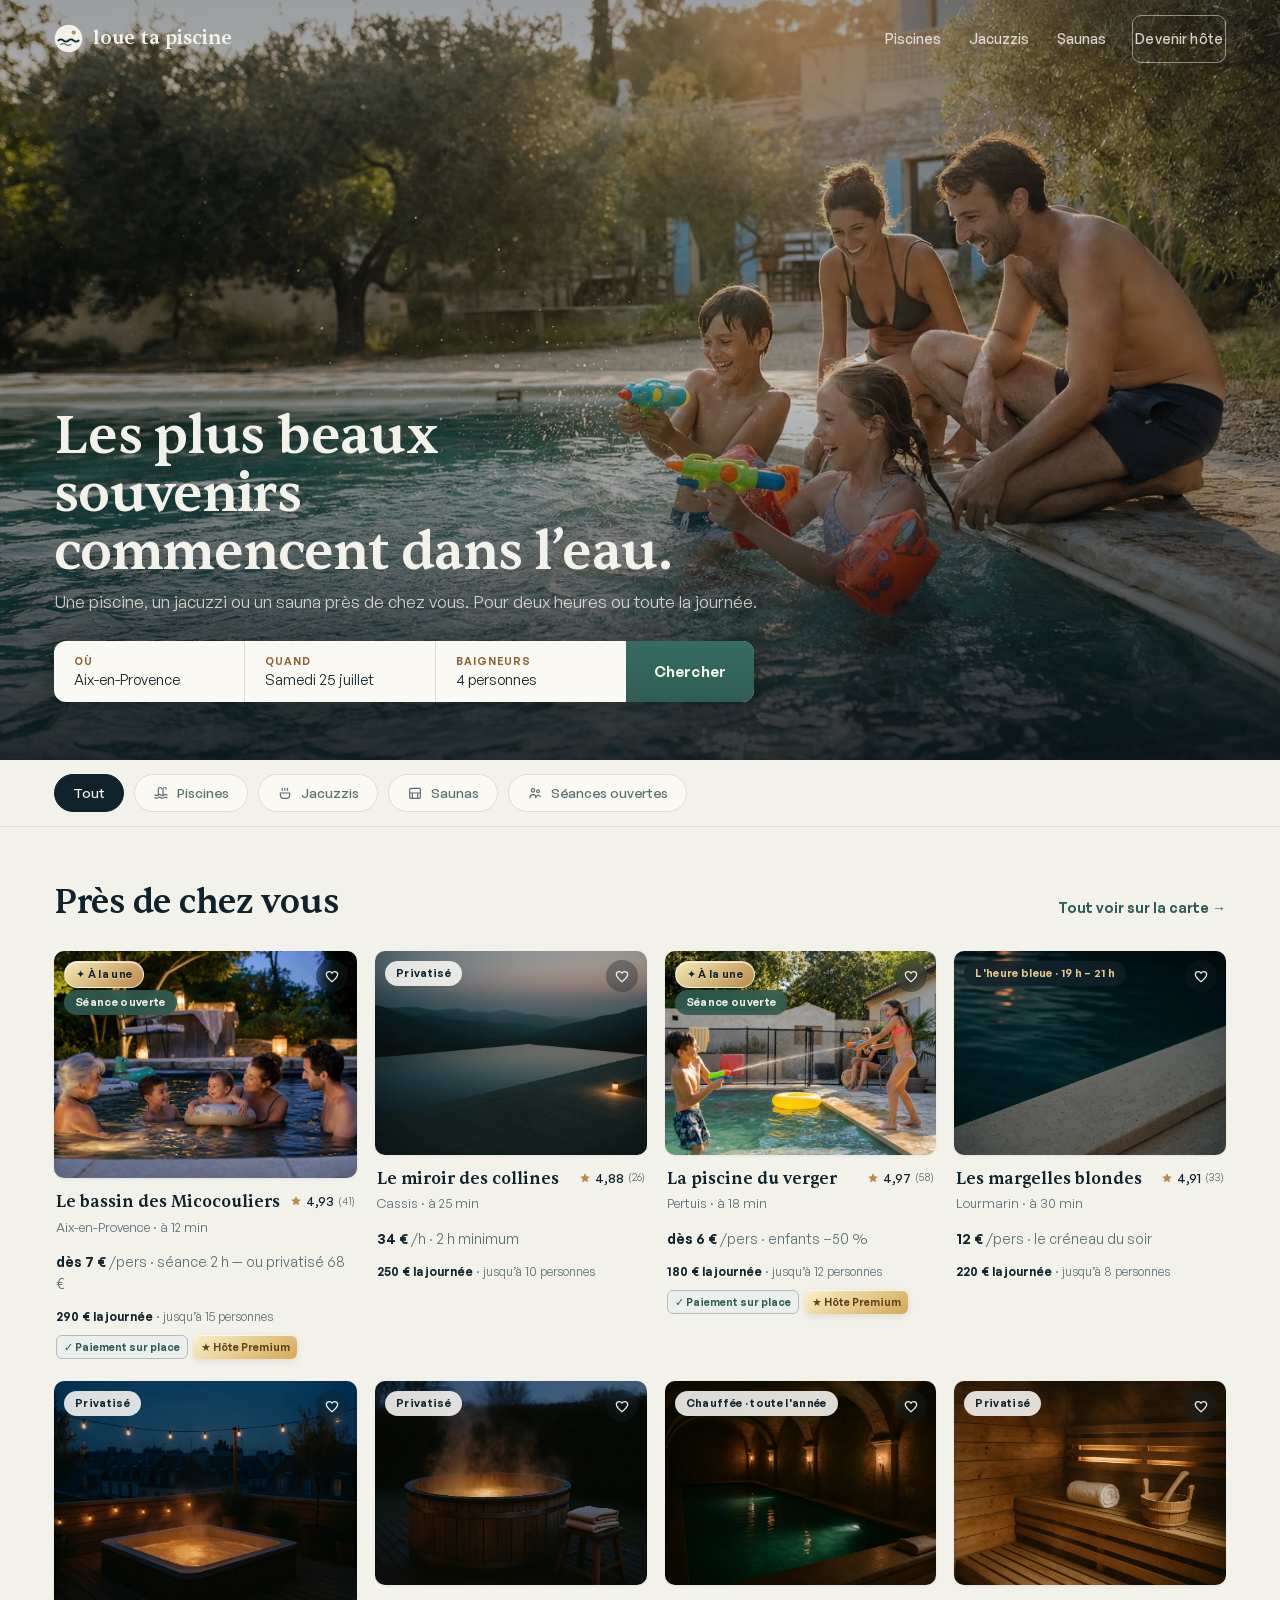
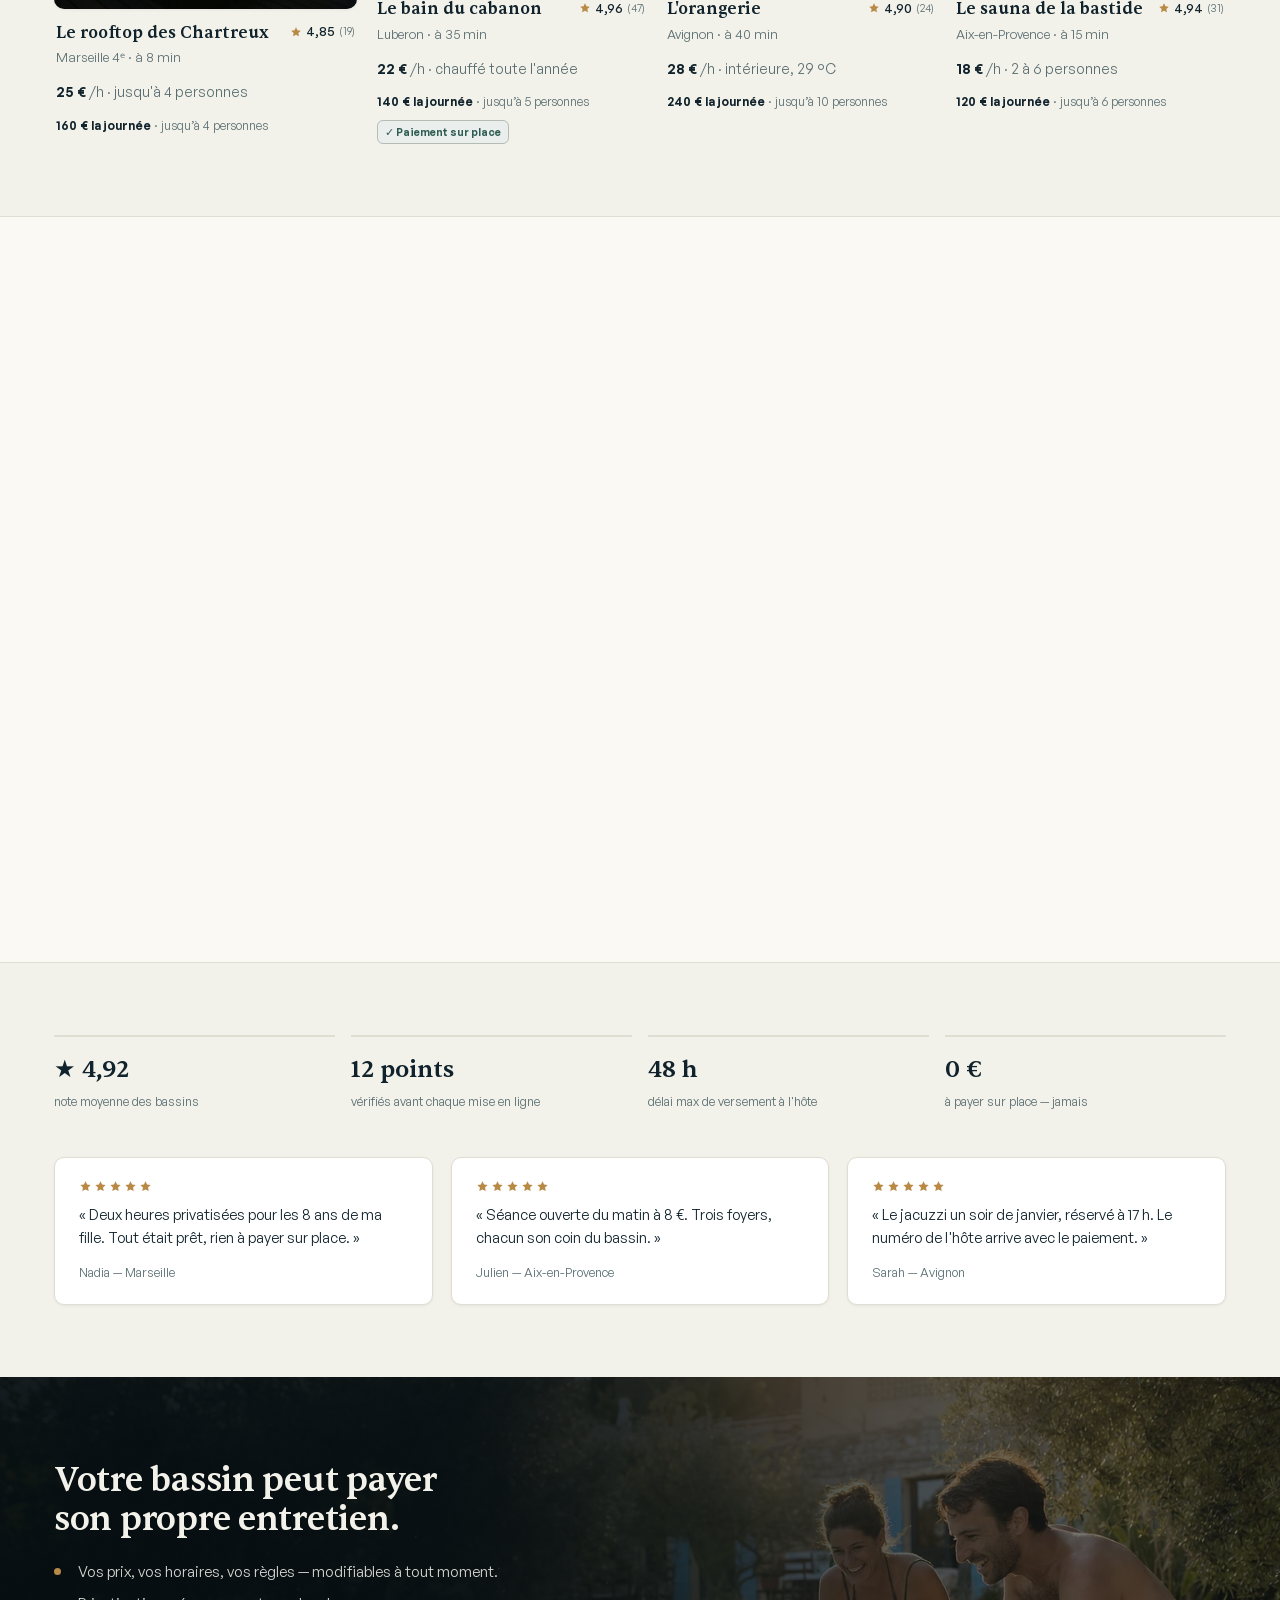
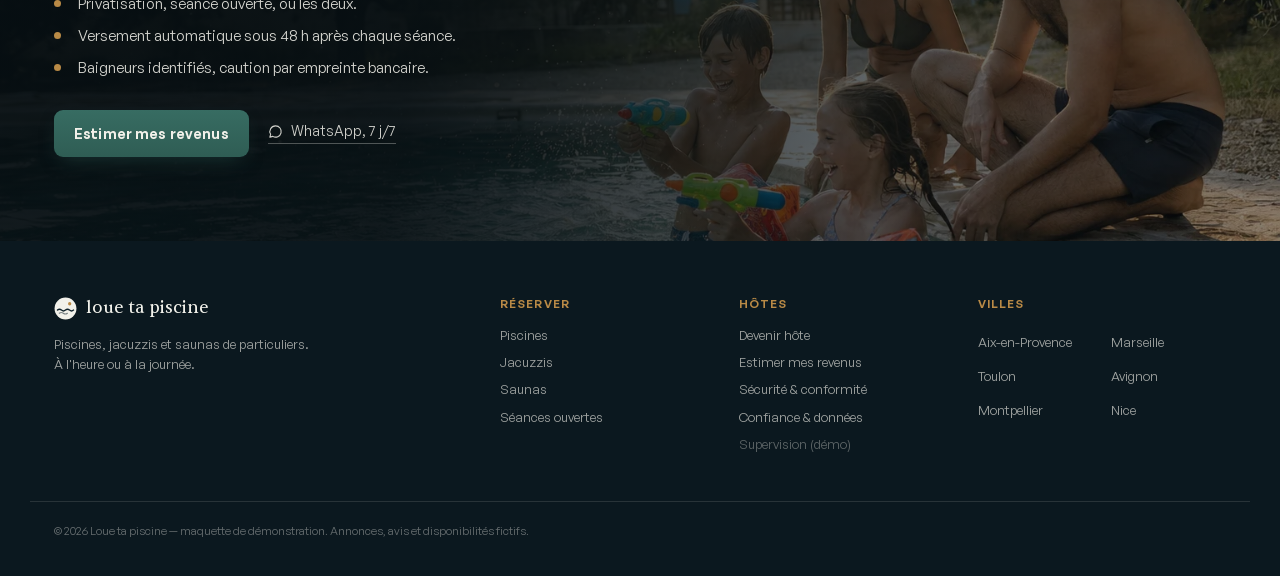
==== commit 2be4b81c: "Refondre les parcours de réservation et les univers" ====
--- a/index.html
+++ b/index.html
@@ -10,14 +10,14 @@
 <meta property="og:description" content="La piscine d'à côté, rien qu'à vous. À l'heure ou à la journée.">
 <meta property="og:type" content="website">
 <meta property="og:url" content="https://loue-ta-piscine-demo.netlify.app/">
-<meta property="og:image" content="https://loue-ta-piscine-demo.netlify.app/img/hero-bleue.webp">
+<meta property="og:image" content="https://loue-ta-piscine-demo.netlify.app/img/famille-hero-v2.webp">
 <meta property="og:site_name" content="Loue ta piscine">
 <meta property="og:locale" content="fr_FR">
 <meta name="twitter:card" content="summary_large_image">
 <link rel="icon" href="data:image/svg+xml,%3Csvg xmlns='http://www.w3.org/2000/svg' viewBox='0 0 32 32'%3E%3Ccircle cx='16' cy='16' r='15.2' fill='%2310222B'/%3E%3Ccircle cx='21.8' cy='9.4' r='2.3' fill='%23B98A46'/%3E%3Cpath d='M4.8 18.2q2.8 -2.4 5.6 0t5.6 0t5.6 0t5.6 0' stroke='%23F2F1EA' stroke-width='1.9' fill='none' stroke-linecap='round'/%3E%3Cpath d='M7.4 22.6q2.8 -2.1 5.6 0t5.6 0' stroke='%23F2F1EA' stroke-width='1.6' fill='none' stroke-linecap='round' opacity='.55'/%3E%3C/svg%3E">
 <link rel="preload" href="fonts/sentient-500.woff2" as="font" type="font/woff2" crossorigin>
 <link rel="preload" href="fonts/generalsans-400.woff2" as="font" type="font/woff2" crossorigin>
-<link rel="preload" href="img/hero-bleue.webp" as="image">
+<link rel="preload" href="img/famille-hero-v2.webp" as="image">
 <script type="application/ld+json">
 {"@context":"https://schema.org","@type":"WebSite","name":"Loue ta piscine","description":"Location de piscines, jacuzzis et saunas entre particuliers, à l'heure ou à la journée.","inLanguage":"fr-FR"}
 </script>
@@ -128,6 +128,8 @@
   .badge-ouverte{background:rgba(47,93,84,.88); color:#F2F1EA}
   .badge-bleue{background:rgba(16,34,43,.82); color:#E8C989}
   .badge-neutre{background:rgba(250,249,244,.88); color:var(--encre)}
+  .badge-premium{background:linear-gradient(145deg,#F7E9B7,#B98A46); color:#10222B; border:1px solid rgba(255,255,255,.6); box-shadow:0 3px 10px rgba(16,34,43,.24), inset 0 1px 0 rgba(255,255,255,.7); text-shadow:0 1px 0 rgba(255,255,255,.45)}
+  .card .c-badge.badge-secondary{top:39px}
   .card .fav{position:absolute; top:9px; right:9px; z-index:2; width:32px; height:32px; border:none; border-radius:50%; background:rgba(16,34,43,.35); backdrop-filter:blur(6px); display:flex; align-items:center; justify-content:center; transition:background .2s var(--eo), transform .15s var(--eo)}
   .card .fav:hover{background:rgba(16,34,43,.55)}
   .card .fav:active{transform:scale(.9)}
@@ -143,6 +145,12 @@
   .card .c-price{font-size:14px}
   .card .c-price b{font-weight:600}
   .card .c-price span{color:var(--brume)}
+  .card .c-day{font-size:12px; color:var(--brume); margin:3px 0 0}
+  .card .c-day b{color:var(--encre); font-weight:600}
+  .c-flags{display:flex; gap:6px; flex-wrap:wrap; margin-top:8px}
+  .pay-place,.premium-proof{display:inline-flex; align-items:center; gap:4px; width:max-content; border-radius:6px; padding:3px 7px; font-size:10.5px; font-weight:600}
+  .pay-place{background:color-mix(in srgb,var(--bassin) 10%,#fff); border:1px solid color-mix(in srgb,var(--bassin) 25%,var(--line)); color:var(--bassin)}
+  .premium-proof{background:linear-gradient(145deg,#FAF0C8,#D3A957); color:#5D431A; box-shadow:inset 0 1px 0 rgba(255,255,255,.75),0 2px 6px rgba(138,100,48,.15)}
 
   /* ============ Widget ============ */
   .w-sec{background:var(--craie-2); border-block:1px solid var(--line)}
@@ -264,20 +272,20 @@
       <span>loue ta piscine</span>
     </a>
     <nav class="nav" aria-label="Navigation principale">
-      <a href="#annonces" class="hideable">Piscines</a>
-      <a href="#annonces" class="hideable">Jacuzzis</a>
-      <a href="#annonces" class="hideable">Saunas</a>
+      <a href="piscines.html" class="hideable">Piscines</a>
+      <a href="jacuzzis.html" class="hideable">Jacuzzis</a>
+      <a href="saunas.html" class="hideable">Saunas</a>
       <a href="hote.html" class="btn btn-hote">Devenir hôte</a>
     </nav>
   </div>
 </header>
 
 <div class="hero">
-  <img class="bg" src="img/hero-bleue.webp" alt="Piscine privée au crépuscule, cyprès et lanterne" fetchpriority="high" width="1800" height="1200">
+  <img class="bg" src="img/famille-hero-v2.webp" alt="Une famille joue dans une piscine privée sous le soleil de fin de journée" fetchpriority="high" width="1536" height="1024">
   <div class="veil"></div>
   <div class="h-content">
-    <h1>La piscine d'à côté,<br>rien qu'à vous.</h1>
-    <p class="sub">Piscines, jacuzzis et saunas de particuliers. À l'heure ou à la journée.</p>
+    <h1>Les plus beaux souvenirs<br>commencent dans l’eau.</h1>
+    <p class="sub">Une piscine, un jacuzzi ou un sauna près de chez vous. Pour deux heures ou toute la journée.</p>
     <div class="search" role="search" aria-label="Rechercher un bassin">
       <button class="field" type="button"><span class="f-label">Où</span><span class="f-val">Aix-en-Provence</span></button>
       <button class="field" type="button"><span class="f-label">Quand</span><span class="f-val">Samedi 25 juillet</span></button>
@@ -316,14 +324,17 @@
 
       <a class="card reveal" href="fiche.html" data-cat="piscine ouverte">
         <div class="c-img">
-          <span class="c-badge badge-ouverte">Séance ouverte</span>
+          <span class="c-badge badge-premium">✦ À la une</span>
+          <span class="c-badge badge-ouverte badge-secondary">Séance ouverte</span>
           <button class="fav" type="button" aria-pressed="false" aria-label="Ajouter aux favoris"><svg viewBox="0 0 24 24"><path d="M12 20.5C7 16.6 3.5 13.4 3.5 9.8 3.5 7.2 5.6 5.5 8 5.5c1.6 0 3.1.8 4 2.1.9-1.3 2.4-2.1 4-2.1 2.4 0 4.5 1.7 4.5 4.3 0 3.6-3.5 6.8-8.5 10.7z"/></svg></button>
-          <img src="img/provencale.webp" alt="Bassin en pierre provençal à l'heure dorée" loading="lazy" width="900" height="600">
+          <img src="img/famille-bleue-v2.webp" alt="Une famille réunie dans un bassin à l'heure bleue" loading="lazy" width="1536" height="1024">
         </div>
         <div class="c-body">
           <div class="c-row"><h3>Le bassin des Micocouliers</h3><span class="note"><svg viewBox="0 0 24 24" aria-hidden="true"><path d="M12 2.5l2.9 6 6.6.9-4.8 4.6 1.2 6.5L12 17.4 6.1 20.5l1.2-6.5L2.5 9.4l6.6-.9z"/></svg>4,93 <small>(41)</small></span></div>
           <p class="c-place">Aix-en-Provence · à 12 min</p>
           <p class="c-price"><b>dès 7 €</b><span> /pers · séance 2 h — ou privatisé 68 €</span></p>
+          <p class="c-day"><b>290 € la journée</b> · jusqu’à 15 personnes</p>
+          <div class="c-flags"><span class="pay-place">✓ Paiement sur place</span><span class="premium-proof">★ Hôte Premium</span></div>
         </div>
       </a>
 
@@ -337,19 +348,23 @@
           <div class="c-row"><h3>Le miroir des collines</h3><span class="note"><svg viewBox="0 0 24 24" aria-hidden="true"><path d="M12 2.5l2.9 6 6.6.9-4.8 4.6 1.2 6.5L12 17.4 6.1 20.5l1.2-6.5L2.5 9.4l6.6-.9z"/></svg>4,88 <small>(26)</small></span></div>
           <p class="c-place">Cassis · à 25 min</p>
           <p class="c-price"><b>34 €</b><span> /h · 2 h minimum</span></p>
+          <p class="c-day"><b>250 € la journée</b> · jusqu’à 10 personnes</p>
         </div>
       </a>
 
       <a class="card reveal" href="fiche.html" data-cat="piscine ouverte">
         <div class="c-img">
-          <span class="c-badge badge-ouverte">Séance ouverte</span>
+          <span class="c-badge badge-premium">✦ À la une</span>
+          <span class="c-badge badge-ouverte badge-secondary">Séance ouverte</span>
           <button class="fav" type="button" aria-pressed="false" aria-label="Ajouter aux favoris"><svg viewBox="0 0 24 24"><path d="M12 20.5C7 16.6 3.5 13.4 3.5 9.8 3.5 7.2 5.6 5.5 8 5.5c1.6 0 3.1.8 4 2.1.9-1.3 2.4-2.1 4-2.1 2.4 0 4.5 1.7 4.5 4.3 0 3.6-3.5 6.8-8.5 10.7z"/></svg></button>
-          <img src="img/familiale.webp" alt="Piscine familiale au fond d'un verger, bouée jaune sur la margelle" loading="lazy" width="900" height="600">
+          <img src="img/famille-jeux-v2.webp" alt="Deux enfants jouent au pistolet à eau sous la surveillance d’un adulte" loading="lazy" width="1536" height="1024">
         </div>
         <div class="c-body">
           <div class="c-row"><h3>La piscine du verger</h3><span class="note"><svg viewBox="0 0 24 24" aria-hidden="true"><path d="M12 2.5l2.9 6 6.6.9-4.8 4.6 1.2 6.5L12 17.4 6.1 20.5l1.2-6.5L2.5 9.4l6.6-.9z"/></svg>4,97 <small>(58)</small></span></div>
           <p class="c-place">Pertuis · à 18 min</p>
           <p class="c-price"><b>dès 6 €</b><span> /pers · enfants −50 %</span></p>
+          <p class="c-day"><b>180 € la journée</b> · jusqu’à 12 personnes</p>
+          <div class="c-flags"><span class="pay-place">✓ Paiement sur place</span><span class="premium-proof">★ Hôte Premium</span></div>
         </div>
       </a>
 
@@ -363,6 +378,7 @@
           <div class="c-row"><h3>Les margelles blondes</h3><span class="note"><svg viewBox="0 0 24 24" aria-hidden="true"><path d="M12 2.5l2.9 6 6.6.9-4.8 4.6 1.2 6.5L12 17.4 6.1 20.5l1.2-6.5L2.5 9.4l6.6-.9z"/></svg>4,91 <small>(33)</small></span></div>
           <p class="c-place">Lourmarin · à 30 min</p>
           <p class="c-price"><b>12 €</b><span> /pers · le créneau du soir</span></p>
+          <p class="c-day"><b>220 € la journée</b> · jusqu’à 8 personnes</p>
         </div>
       </a>
 
@@ -376,6 +392,7 @@
           <div class="c-row"><h3>Le rooftop des Chartreux</h3><span class="note"><svg viewBox="0 0 24 24" aria-hidden="true"><path d="M12 2.5l2.9 6 6.6.9-4.8 4.6 1.2 6.5L12 17.4 6.1 20.5l1.2-6.5L2.5 9.4l6.6-.9z"/></svg>4,85 <small>(19)</small></span></div>
           <p class="c-place">Marseille 4ᵉ · à 8 min</p>
           <p class="c-price"><b>25 €</b><span> /h · jusqu'à 4 personnes</span></p>
+          <p class="c-day"><b>160 € la journée</b> · jusqu’à 4 personnes</p>
         </div>
       </a>
 
@@ -389,6 +406,8 @@
           <div class="c-row"><h3>Le bain du cabanon</h3><span class="note"><svg viewBox="0 0 24 24" aria-hidden="true"><path d="M12 2.5l2.9 6 6.6.9-4.8 4.6 1.2 6.5L12 17.4 6.1 20.5l1.2-6.5L2.5 9.4l6.6-.9z"/></svg>4,96 <small>(47)</small></span></div>
           <p class="c-place">Luberon · à 35 min</p>
           <p class="c-price"><b>22 €</b><span> /h · chauffé toute l'année</span></p>
+          <p class="c-day"><b>140 € la journée</b> · jusqu’à 5 personnes</p>
+          <div class="c-flags"><span class="pay-place">✓ Paiement sur place</span></div>
         </div>
       </a>
 
@@ -402,6 +421,7 @@
           <div class="c-row"><h3>L'orangerie</h3><span class="note"><svg viewBox="0 0 24 24" aria-hidden="true"><path d="M12 2.5l2.9 6 6.6.9-4.8 4.6 1.2 6.5L12 17.4 6.1 20.5l1.2-6.5L2.5 9.4l6.6-.9z"/></svg>4,90 <small>(24)</small></span></div>
           <p class="c-place">Avignon · à 40 min</p>
           <p class="c-price"><b>28 €</b><span> /h · intérieure, 29 °C</span></p>
+          <p class="c-day"><b>240 € la journée</b> · jusqu’à 10 personnes</p>
         </div>
       </a>
 
@@ -415,6 +435,7 @@
           <div class="c-row"><h3>Le sauna de la bastide</h3><span class="note"><svg viewBox="0 0 24 24" aria-hidden="true"><path d="M12 2.5l2.9 6 6.6.9-4.8 4.6 1.2 6.5L12 17.4 6.1 20.5l1.2-6.5L2.5 9.4l6.6-.9z"/></svg>4,94 <small>(31)</small></span></div>
           <p class="c-place">Aix-en-Provence · à 15 min</p>
           <p class="c-price"><b>18 €</b><span> /h · 2 à 6 personnes</span></p>
+          <p class="c-day"><b>120 € la journée</b> · jusqu’à 6 personnes</p>
         </div>
       </a>
 
@@ -472,7 +493,7 @@
 </section>
 
 <section class="hosts" id="hotes" style="padding:0">
-  <img class="bg" src="img/hero-bleue.webp" alt="" loading="lazy" width="1800" height="1200">
+  <img class="bg" src="img/famille-hero-v2.webp" alt="" loading="lazy" width="1536" height="1024">
   <div class="h-veil"></div>
   <div class="h-inner2">
     <h2 class="reveal">Votre bassin peut payer son propre entretien.</h2>
@@ -509,7 +530,7 @@
     </div>
     <div>
       <h3>Réserver</h3>
-      <a href="#annonces">Piscines</a><a href="#annonces">Jacuzzis</a><a href="#annonces">Saunas</a><a href="#creneaux">Séances ouvertes</a>
+      <a href="piscines.html">Piscines</a><a href="jacuzzis.html">Jacuzzis</a><a href="saunas.html">Saunas</a><a href="#creneaux">Séances ouvertes</a>
     </div>
     <div>
       <h3>Hôtes</h3>
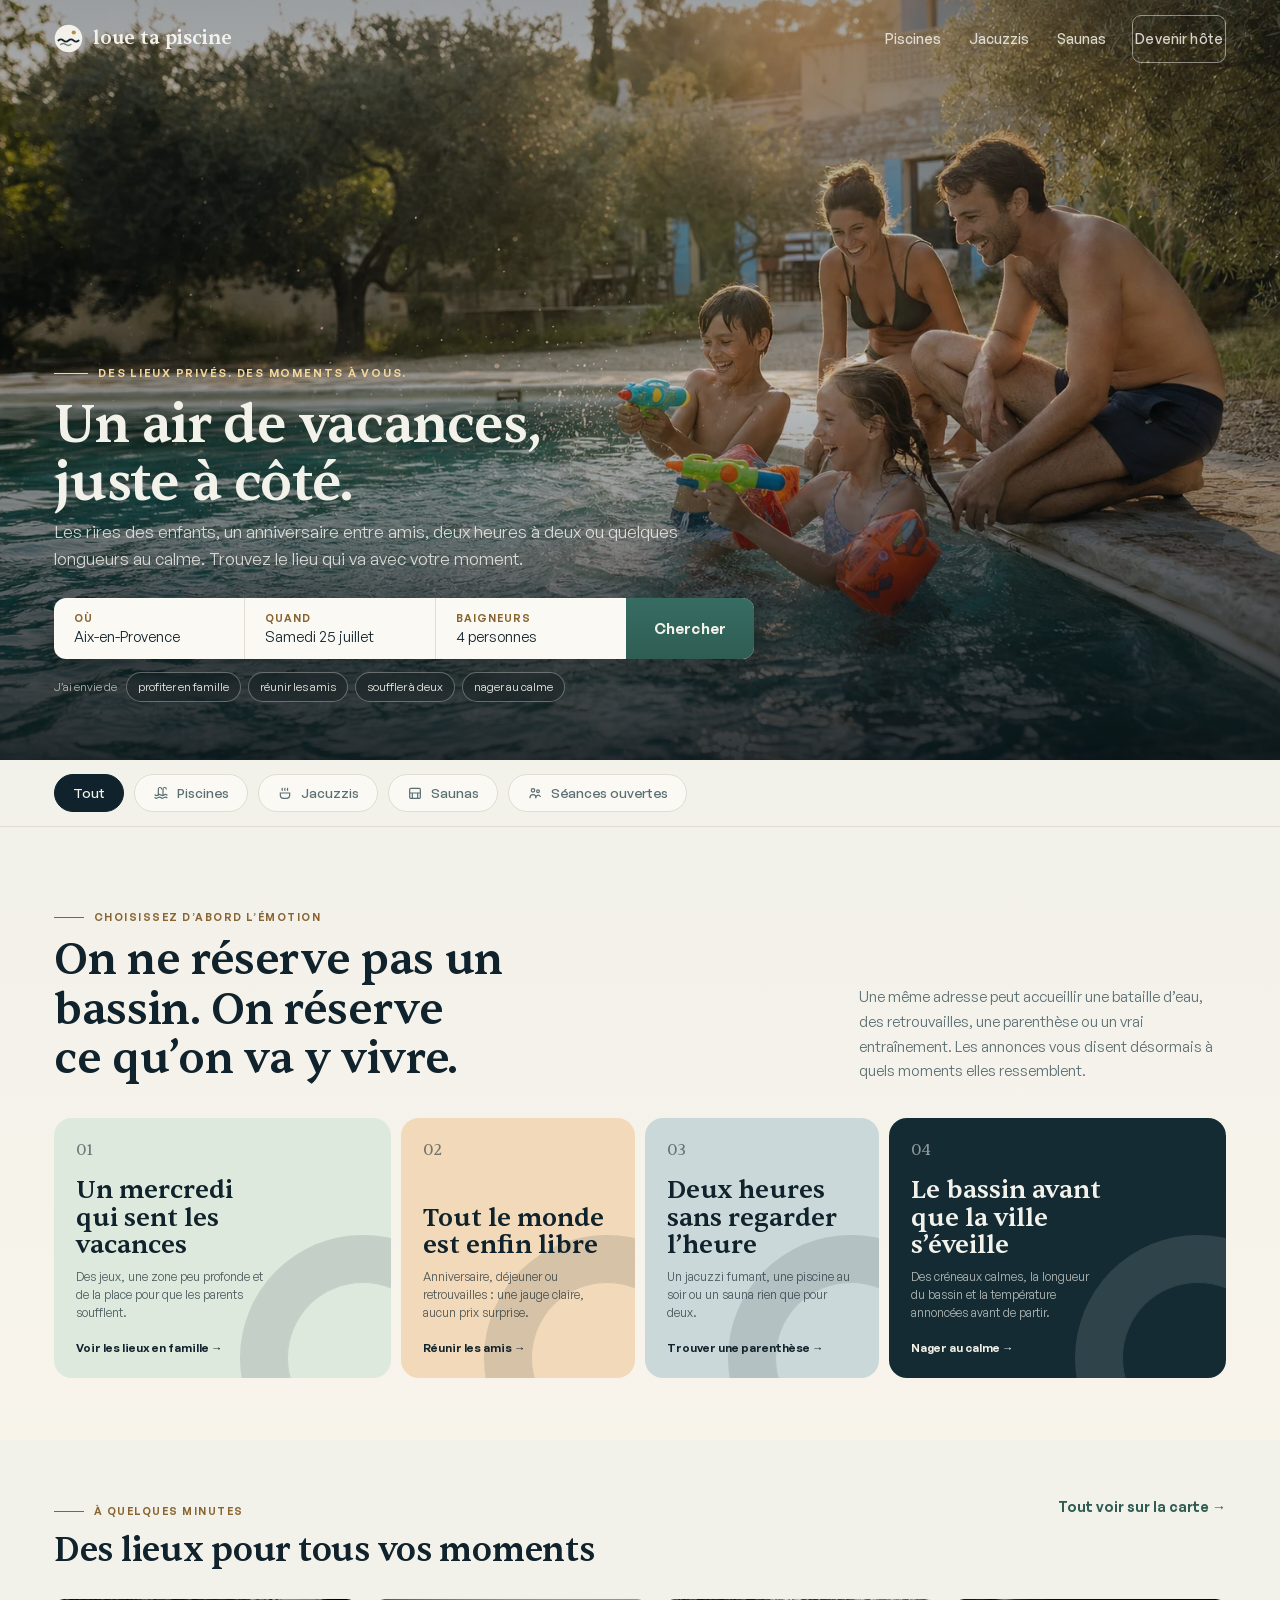
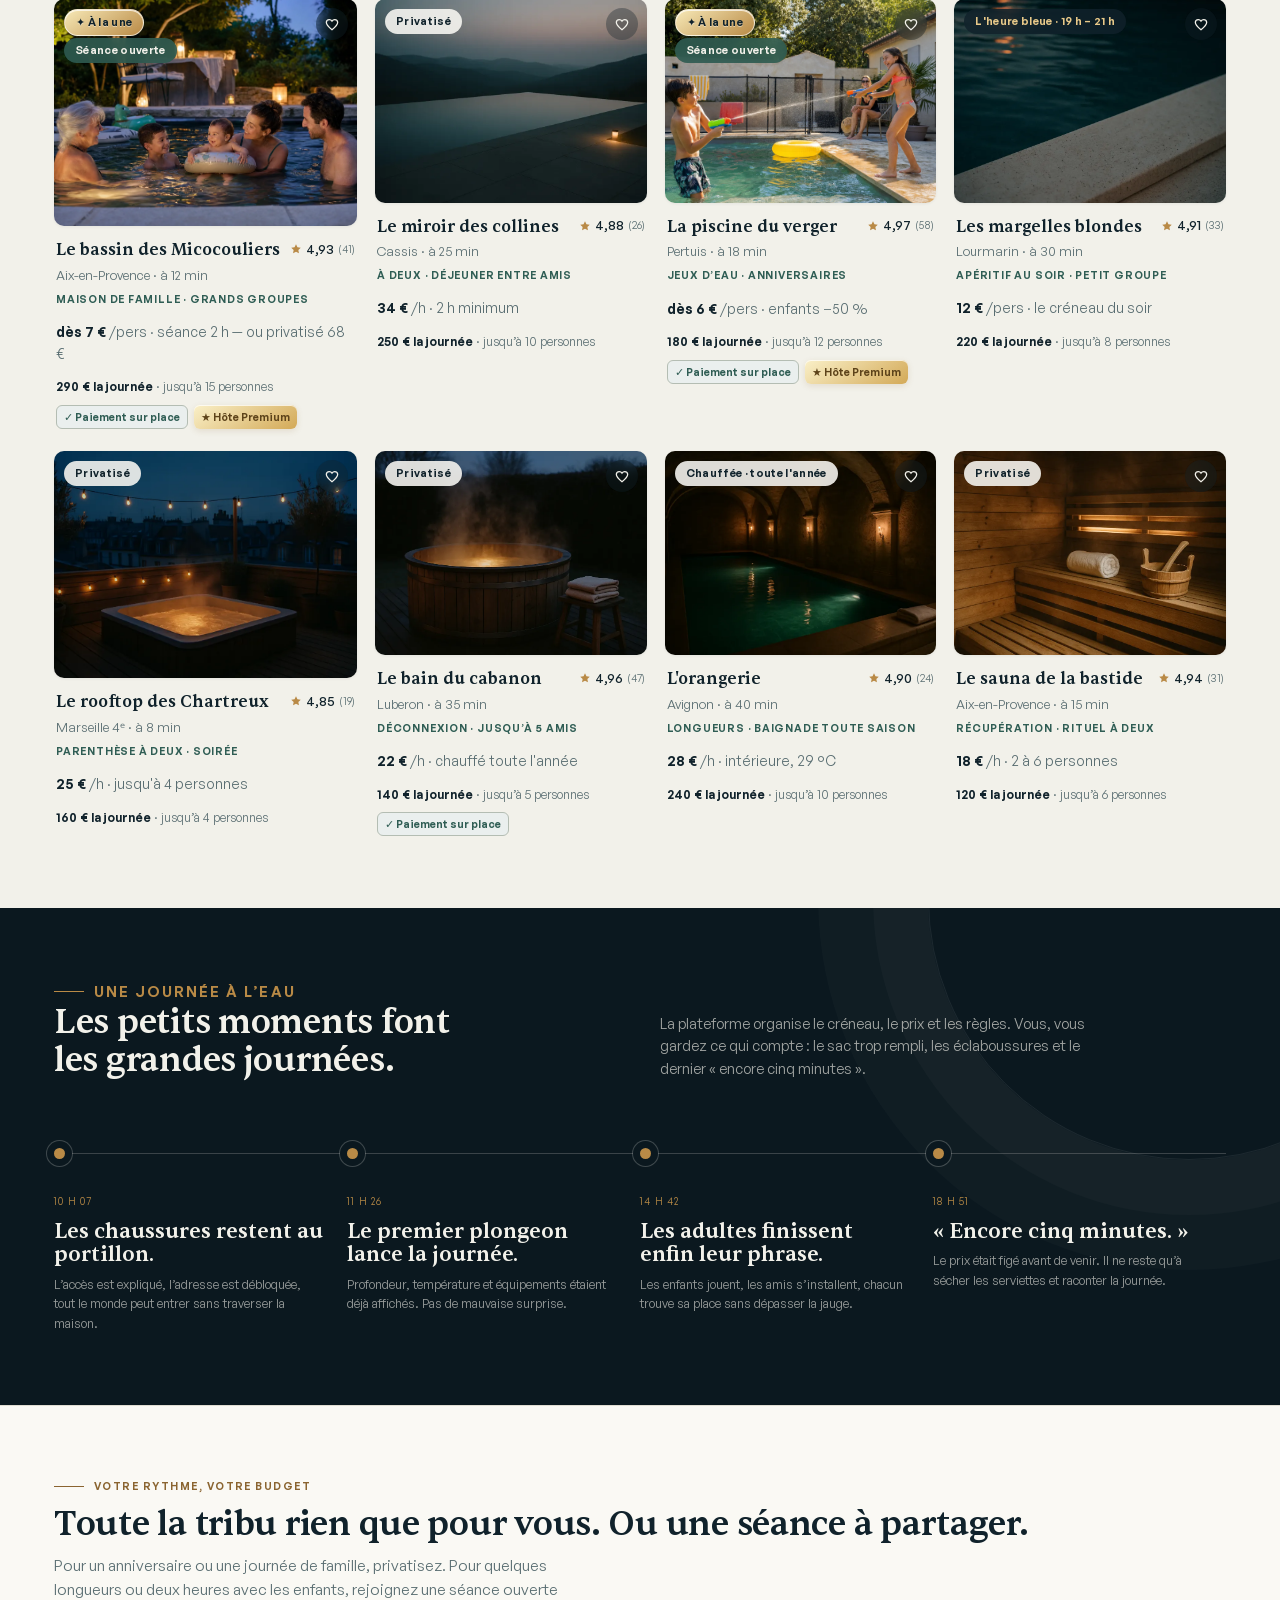
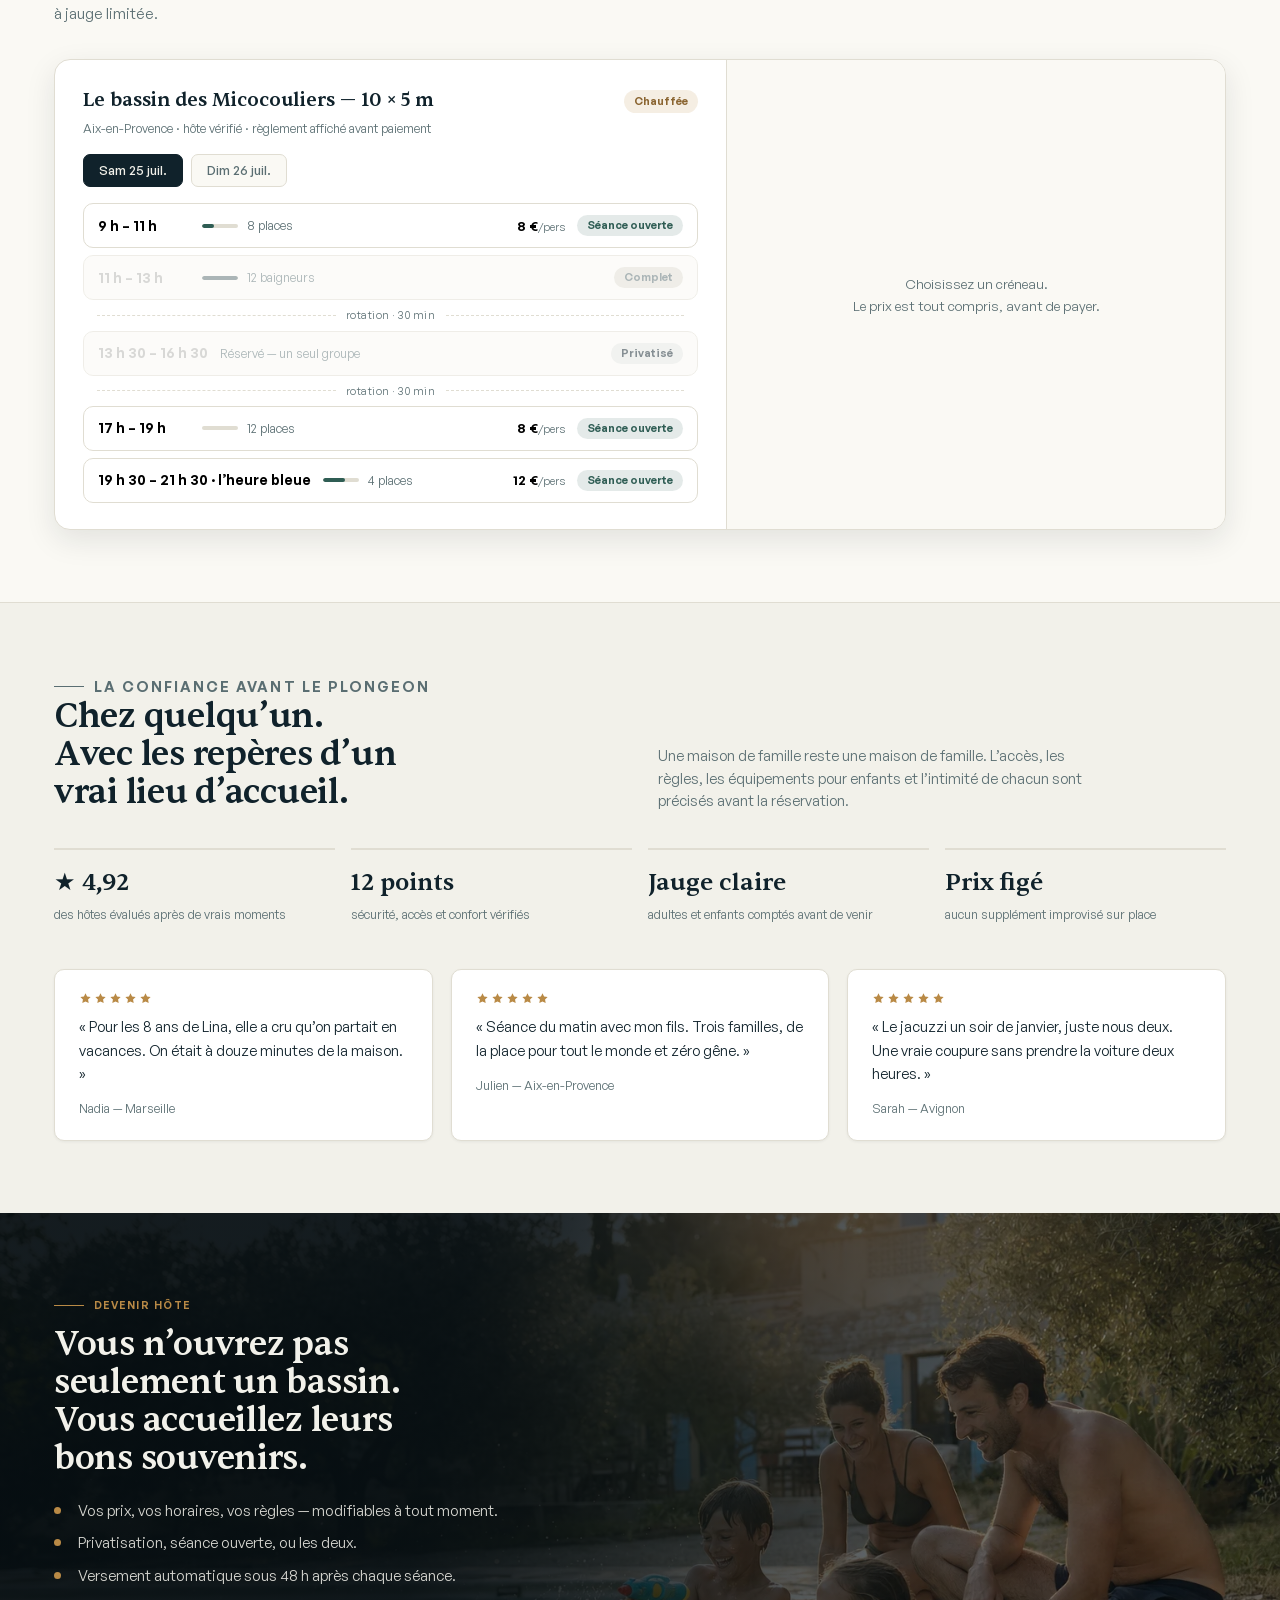
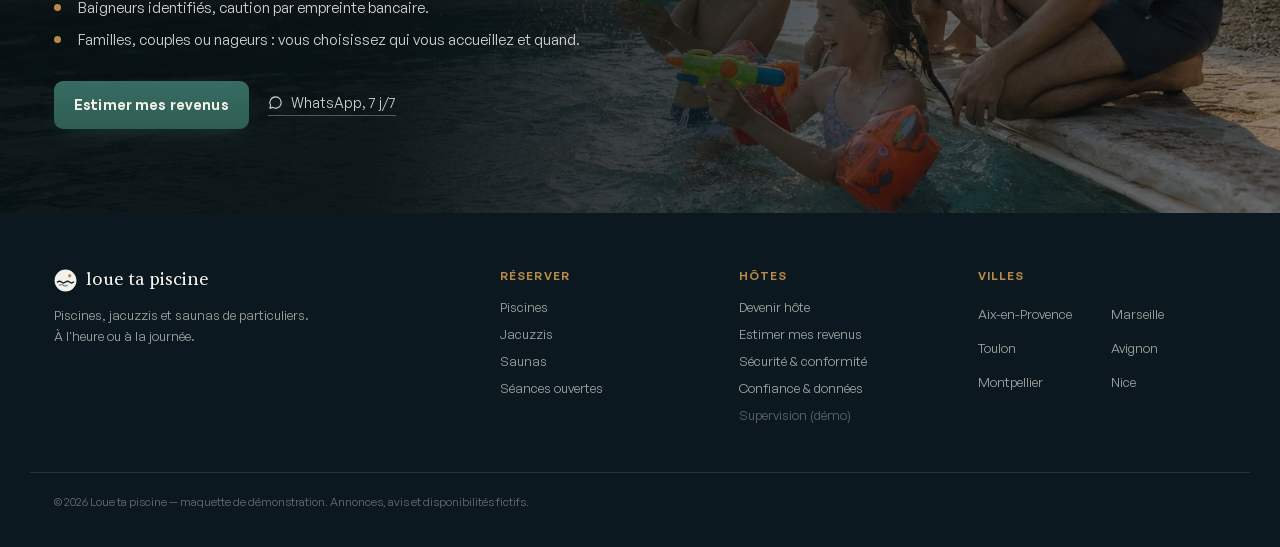
==== commit fa888c04: "Renforcer la narration conviviale du site" ====
--- a/index.html
+++ b/index.html
@@ -81,8 +81,10 @@
   .hero img.bg{position:absolute; inset:0; width:100%; height:100%; object-fit:cover; object-position:center 62%}
   .hero .veil{position:absolute; inset:0; background:linear-gradient(to top, rgba(6,14,18,.84) 0%, rgba(6,14,18,.2) 52%, rgba(6,14,18,.38) 100%)}
   .hero .h-content{position:relative; z-index:2; width:100%; max-width:1220px; margin:0 auto; padding:0 24px 58px; color:#F2F1EA}
+  .hero-eyebrow{display:flex; align-items:center; gap:10px; margin:0 0 14px; color:#F5D69A; font-size:11px; font-weight:600; text-transform:uppercase; letter-spacing:.16em}
+  .hero-eyebrow::before{content:""; width:34px; border-top:1px solid currentColor}
   .hero h1{font-family:var(--serif); font-weight:500; font-size:clamp(32px,4.6vw,54px); line-height:1.07; letter-spacing:-.012em; margin:0 0 8px; max-width:18ch; text-wrap:balance}
-  .hero .sub{font-size:clamp(14.5px,1.6vw,17px); color:rgba(242,241,234,.8); margin:0 0 26px}
+  .hero .sub{font-size:clamp(14.5px,1.6vw,17px); color:rgba(242,241,234,.84); margin:0 0 26px; max-width:660px}
   .search{display:flex; background:var(--craie-2); border-radius:12px; overflow:hidden; max-width:700px; box-shadow:0 10px 36px rgba(6,14,18,.4)}
   .search .field{flex:1 1 0; padding:13px 20px; min-width:0; border:none; background:transparent; text-align:left; cursor:pointer; transition:background .18s var(--eo)}
   .search .field:hover{background:#fff}
@@ -91,11 +93,18 @@
   .search .f-val{font-size:14.5px; color:var(--encre); white-space:nowrap; overflow:hidden; text-overflow:ellipsis; display:block}
   .search .go{background:linear-gradient(180deg,#376C62,var(--bassin)); color:#F2F1EA; border:none; padding:0 28px; font-size:15px; font-weight:600; letter-spacing:.01em; transition:filter .15s var(--eo)}
   .search .go:hover{filter:brightness(1.1)}
+  .moment-shortcuts{display:flex; align-items:center; gap:7px; flex-wrap:wrap; margin-top:13px}
+  .moment-shortcuts>span{font-size:11.5px; color:rgba(242,241,234,.72); margin-right:2px}
+  .moment-shortcuts button{border:1px solid rgba(242,241,234,.34); background:rgba(6,14,18,.24); color:#F2F1EA; border-radius:99px; padding:6px 11px; font-size:11.5px; backdrop-filter:blur(6px); transition:background .18s var(--eo),border-color .18s var(--eo),transform .18s var(--eo)}
+  .moment-shortcuts button:hover,.moment-shortcuts button.active{background:#F2F1EA; color:var(--encre); border-color:#F2F1EA; transform:translateY(-1px)}
   @media (max-width:640px){
     .search{flex-direction:column}
     .search .field + .field{border-left:none; border-top:1px solid var(--line)}
     .search .go{padding:14px}
     .hero{height:min(94vh,820px)}
+    .hero .h-content{padding-bottom:34px}
+    .moment-shortcuts{gap:6px}
+    .moment-shortcuts>span{flex-basis:100%}
   }
 
   /* ============ Chips catégories ============ */
@@ -106,6 +115,29 @@
   .chip svg{width:16px; height:16px}
   .chip:hover{border-color:var(--brume)}
   .chip.active{background:var(--encre); color:#F2F1EA; border-color:var(--encre)}
+
+  /* ============ Moments de vie ============ */
+  .moments{padding:82px 0 62px; background:linear-gradient(180deg,var(--craie),#F8F4EA)}
+  .moment-lede{display:grid; grid-template-columns:minmax(0,1.35fr) minmax(260px,.65fr); align-items:end; gap:44px; margin-bottom:34px}
+  .section-kicker{display:flex; align-items:center; gap:10px; margin:0 0 11px; color:var(--solaire-ink); font-size:10.5px; font-weight:600; text-transform:uppercase; letter-spacing:.14em}
+  .section-kicker::before{content:""; width:30px; border-top:1px solid currentColor}
+  .moment-lede h2{max-width:22ch; font-size:clamp(29px,4vw,44px)}
+  .moment-lede>p{margin:0; color:var(--brume); font-size:15px; line-height:1.65; max-width:42ch}
+  .moment-grid{display:grid; grid-template-columns:1.18fr .82fr .82fr 1.18fr; gap:10px}
+  .moment-card{position:relative; min-height:260px; border:0; border-radius:18px; overflow:hidden; padding:22px; text-align:left; display:flex; flex-direction:column; justify-content:space-between; color:var(--encre); transition:transform .25s var(--eo),box-shadow .25s var(--eo)}
+  .moment-card::after{content:""; position:absolute; width:150px; height:150px; border:1px solid currentColor; opacity:.12; border-radius:50%; right:-48px; bottom:-56px; box-shadow:0 0 0 22px transparent,0 0 0 23px currentColor,0 0 0 46px transparent,0 0 0 47px currentColor}
+  .moment-card:hover,.moment-card.active{transform:translateY(-5px); box-shadow:0 16px 34px rgba(16,34,43,.13)}
+  .moment-card.family{background:#DDE9DD}
+  .moment-card.friends{background:#F1D9B9}
+  .moment-card.couple{background:#CAD8D9}
+  .moment-card.sport{background:#142B34; color:#F2F1EA}
+  .moment-card .m-num{font-family:var(--serif); font-size:16px; opacity:.55}
+  .moment-card .m-copy{position:relative; z-index:1}
+  .moment-card strong{display:block; font-family:var(--serif); font-size:clamp(20px,2vw,26px); line-height:1.08; font-weight:500; max-width:12ch; margin-bottom:9px}
+  .moment-card small{display:block; font-size:12px; line-height:1.5; opacity:.72; max-width:24ch}
+  .moment-card .m-link{display:inline-flex; margin-top:18px; font-size:11.5px; font-weight:600}
+  @media (max-width:900px){.moment-grid{grid-template-columns:1fr 1fr}.moment-card{min-height:220px}}
+  @media (max-width:640px){.moments{padding:58px 0 42px}.moment-lede{grid-template-columns:1fr;gap:14px}.moment-grid{display:flex;overflow-x:auto;margin-inline:-24px;padding:0 24px 14px;scroll-snap-type:x mandatory;scrollbar-width:none}.moment-grid::-webkit-scrollbar{display:none}.moment-card{min-width:76vw;min-height:230px;scroll-snap-align:center}}
 
   /* ============ Sections ============ */
   section{padding:72px 0; scroll-margin-top:64px}
@@ -142,6 +174,7 @@
   .card .note svg{width:12px; height:12px; fill:var(--solaire)}
   .card .note small{color:var(--brume); font-weight:400}
   .card .c-place{font-size:13px; color:var(--brume); margin:2px 0 6px}
+  .card .c-moment{font-size:10.5px; color:var(--bassin); text-transform:uppercase; letter-spacing:.075em; font-weight:600; margin:0 0 4px}
   .card .c-price{font-size:14px}
   .card .c-price b{font-weight:600}
   .card .c-price span{color:var(--brume)}
@@ -151,6 +184,21 @@
   .pay-place,.premium-proof{display:inline-flex; align-items:center; gap:4px; width:max-content; border-radius:6px; padding:3px 7px; font-size:10.5px; font-weight:600}
   .pay-place{background:color-mix(in srgb,var(--bassin) 10%,#fff); border:1px solid color-mix(in srgb,var(--bassin) 25%,var(--line)); color:var(--bassin)}
   .premium-proof{background:linear-gradient(145deg,#FAF0C8,#D3A957); color:#5D431A; box-shadow:inset 0 1px 0 rgba(255,255,255,.75),0 2px 6px rgba(138,100,48,.15)}
+
+  /* ============ Une journée à l'eau ============ */
+  .day-story{background:var(--encre-2); color:#F2F1EA; overflow:hidden; position:relative}
+  .day-story::before{content:""; position:absolute; width:520px; height:520px; border:1px solid rgba(242,241,234,.08); border-radius:50%; right:-170px; top:-270px; box-shadow:0 0 0 55px rgba(242,241,234,.025),0 0 0 110px rgba(242,241,234,.02)}
+  .story-head{display:grid; grid-template-columns:1fr 1fr; gap:40px; align-items:end; margin-bottom:44px; position:relative; z-index:1}
+  .story-head h2{color:#F2F1EA; max-width:19ch}
+  .story-head p{color:rgba(242,241,234,.65); max-width:48ch; margin:0; font-size:14.5px}
+  .story-line{display:grid; grid-template-columns:repeat(4,1fr); position:relative; z-index:1}
+  .story-line::before{content:""; position:absolute; left:0; right:0; top:30px; border-top:1px solid rgba(242,241,234,.2)}
+  .story-beat{position:relative; padding:0 24px 0 0}
+  .story-beat::before{content:""; display:block; width:11px; height:11px; margin:25px 0 28px; border-radius:50%; background:var(--solaire); box-shadow:0 0 0 7px var(--encre-2),0 0 0 8px rgba(242,241,234,.22)}
+  .story-beat time{font-size:10px; text-transform:uppercase; letter-spacing:.12em; color:var(--solaire)}
+  .story-beat h3{font-family:var(--serif); font-size:21px; font-weight:500; line-height:1.12; margin:8px 0}
+  .story-beat p{font-size:12.5px; line-height:1.55; color:rgba(242,241,234,.62); margin:0}
+  @media (max-width:760px){.story-head{grid-template-columns:1fr;gap:12px}.story-line{grid-template-columns:1fr 1fr;gap:34px 14px}.story-line::before{display:none}.story-beat{padding-right:10px;border-top:1px solid rgba(242,241,234,.16)}.story-beat::before{margin:0 0 20px;transform:translateY(-6px)}}
 
   /* ============ Widget ============ */
   .w-sec{background:var(--craie-2); border-block:1px solid var(--line)}
@@ -211,6 +259,10 @@
   .t-small{font-size:11px; color:var(--brume); text-align:center; margin:9px 0 0; line-height:1.5}
 
   /* ============ Preuves ============ */
+  .proof-head{display:grid; grid-template-columns:1fr 1fr; gap:36px; align-items:end; margin-bottom:36px}
+  .proof-head h2{max-width:20ch}
+  .proof-head p{margin:0; color:var(--brume); max-width:48ch; font-size:14.5px}
+  @media (max-width:720px){.proof-head{grid-template-columns:1fr;gap:12px}}
   .proof .stats{display:grid; grid-template-columns:repeat(4,1fr); gap:16px; margin-bottom:44px}
   @media (max-width:820px){ .proof .stats{grid-template-columns:repeat(2,1fr)} }
   .stat{border-top:2px solid var(--line); padding-top:14px}
@@ -284,13 +336,21 @@
   <img class="bg" src="img/famille-hero-v2.webp" alt="Une famille joue dans une piscine privée sous le soleil de fin de journée" fetchpriority="high" width="1536" height="1024">
   <div class="veil"></div>
   <div class="h-content">
-    <h1>Les plus beaux souvenirs<br>commencent dans l’eau.</h1>
-    <p class="sub">Une piscine, un jacuzzi ou un sauna près de chez vous. Pour deux heures ou toute la journée.</p>
+    <p class="hero-eyebrow">Des lieux privés. Des moments à vous.</p>
+    <h1>Un air de vacances, juste à côté.</h1>
+    <p class="sub">Les rires des enfants, un anniversaire entre amis, deux heures à deux ou quelques longueurs au calme. Trouvez le lieu qui va avec votre moment.</p>
     <div class="search" role="search" aria-label="Rechercher un bassin">
       <button class="field" type="button"><span class="f-label">Où</span><span class="f-val">Aix-en-Provence</span></button>
       <button class="field" type="button"><span class="f-label">Quand</span><span class="f-val">Samedi 25 juillet</span></button>
       <button class="field" type="button"><span class="f-label">Baigneurs</span><span class="f-val">4 personnes</span></button>
       <button class="go" type="button">Chercher</button>
+    </div>
+    <div class="moment-shortcuts" aria-label="Rechercher par occasion">
+      <span>J’ai envie de</span>
+      <button type="button" data-moment-filter="family">profiter en famille</button>
+      <button type="button" data-moment-filter="friends">réunir les amis</button>
+      <button type="button" data-moment-filter="couple">souffler à deux</button>
+      <button type="button" data-moment-filter="sport">nager au calme</button>
     </div>
   </div>
 </div>
@@ -314,15 +374,30 @@
 </div>
 
 <main>
+<section class="moments" id="moments">
+  <div class="wrap">
+    <div class="moment-lede reveal">
+      <div><p class="section-kicker">Choisissez d’abord l’émotion</p><h2>On ne réserve pas un bassin. On réserve ce qu’on va y vivre.</h2></div>
+      <p>Une même adresse peut accueillir une bataille d’eau, des retrouvailles, une parenthèse ou un vrai entraînement. Les annonces vous disent désormais à quels moments elles ressemblent.</p>
+    </div>
+    <div class="moment-grid" aria-label="Moments à vivre">
+      <button class="moment-card family reveal" type="button" data-moment-filter="family"><span class="m-num">01</span><span class="m-copy"><strong>Un mercredi qui sent les vacances</strong><small>Des jeux, une zone peu profonde et de la place pour que les parents soufflent.</small><span class="m-link">Voir les lieux en famille →</span></span></button>
+      <button class="moment-card friends reveal" type="button" data-moment-filter="friends"><span class="m-num">02</span><span class="m-copy"><strong>Tout le monde est enfin libre</strong><small>Anniversaire, déjeuner ou retrouvailles : une jauge claire, aucun prix surprise.</small><span class="m-link">Réunir les amis →</span></span></button>
+      <button class="moment-card couple reveal" type="button" data-moment-filter="couple"><span class="m-num">03</span><span class="m-copy"><strong>Deux heures sans regarder l’heure</strong><small>Un jacuzzi fumant, une piscine au soir ou un sauna rien que pour deux.</small><span class="m-link">Trouver une parenthèse →</span></span></button>
+      <button class="moment-card sport reveal" type="button" data-moment-filter="sport"><span class="m-num">04</span><span class="m-copy"><strong>Le bassin avant que la ville s’éveille</strong><small>Des créneaux calmes, la longueur du bassin et la température annoncées avant de partir.</small><span class="m-link">Nager au calme →</span></span></button>
+    </div>
+  </div>
+</section>
+
 <section id="annonces" style="padding-top:56px">
   <div class="wrap">
     <div class="sec-top reveal">
-      <h2>Près de chez vous</h2>
+      <div><p class="section-kicker">À quelques minutes</p><h2 id="listing-title">Des lieux pour tous vos moments</h2></div>
       <a class="sec-link" href="#">Tout voir sur la carte →</a>
     </div>
     <div class="grid" id="grid">
 
-      <a class="card reveal" href="fiche.html" data-cat="piscine ouverte">
+      <a class="card reveal" href="fiche.html" data-cat="piscine ouverte" data-moment="family friends">
         <div class="c-img">
           <span class="c-badge badge-premium">✦ À la une</span>
           <span class="c-badge badge-ouverte badge-secondary">Séance ouverte</span>
@@ -332,13 +407,14 @@
         <div class="c-body">
           <div class="c-row"><h3>Le bassin des Micocouliers</h3><span class="note"><svg viewBox="0 0 24 24" aria-hidden="true"><path d="M12 2.5l2.9 6 6.6.9-4.8 4.6 1.2 6.5L12 17.4 6.1 20.5l1.2-6.5L2.5 9.4l6.6-.9z"/></svg>4,93 <small>(41)</small></span></div>
           <p class="c-place">Aix-en-Provence · à 12 min</p>
+          <p class="c-moment">Maison de famille · grands groupes</p>
           <p class="c-price"><b>dès 7 €</b><span> /pers · séance 2 h — ou privatisé 68 €</span></p>
           <p class="c-day"><b>290 € la journée</b> · jusqu’à 15 personnes</p>
           <div class="c-flags"><span class="pay-place">✓ Paiement sur place</span><span class="premium-proof">★ Hôte Premium</span></div>
         </div>
       </a>
 
-      <a class="card reveal" href="fiche.html" data-cat="piscine">
+      <a class="card reveal" href="fiche.html" data-cat="piscine" data-moment="couple friends">
         <div class="c-img">
           <span class="c-badge badge-neutre">Privatisé</span>
           <button class="fav" type="button" aria-pressed="false" aria-label="Ajouter aux favoris"><svg viewBox="0 0 24 24"><path d="M12 20.5C7 16.6 3.5 13.4 3.5 9.8 3.5 7.2 5.6 5.5 8 5.5c1.6 0 3.1.8 4 2.1.9-1.3 2.4-2.1 4-2.1 2.4 0 4.5 1.7 4.5 4.3 0 3.6-3.5 6.8-8.5 10.7z"/></svg></button>
@@ -347,12 +423,13 @@
         <div class="c-body">
           <div class="c-row"><h3>Le miroir des collines</h3><span class="note"><svg viewBox="0 0 24 24" aria-hidden="true"><path d="M12 2.5l2.9 6 6.6.9-4.8 4.6 1.2 6.5L12 17.4 6.1 20.5l1.2-6.5L2.5 9.4l6.6-.9z"/></svg>4,88 <small>(26)</small></span></div>
           <p class="c-place">Cassis · à 25 min</p>
+          <p class="c-moment">À deux · déjeuner entre amis</p>
           <p class="c-price"><b>34 €</b><span> /h · 2 h minimum</span></p>
           <p class="c-day"><b>250 € la journée</b> · jusqu’à 10 personnes</p>
         </div>
       </a>
 
-      <a class="card reveal" href="fiche.html" data-cat="piscine ouverte">
+      <a class="card reveal" href="fiche.html" data-cat="piscine ouverte" data-moment="family friends">
         <div class="c-img">
           <span class="c-badge badge-premium">✦ À la une</span>
           <span class="c-badge badge-ouverte badge-secondary">Séance ouverte</span>
@@ -362,13 +439,14 @@
         <div class="c-body">
           <div class="c-row"><h3>La piscine du verger</h3><span class="note"><svg viewBox="0 0 24 24" aria-hidden="true"><path d="M12 2.5l2.9 6 6.6.9-4.8 4.6 1.2 6.5L12 17.4 6.1 20.5l1.2-6.5L2.5 9.4l6.6-.9z"/></svg>4,97 <small>(58)</small></span></div>
           <p class="c-place">Pertuis · à 18 min</p>
+          <p class="c-moment">Jeux d’eau · anniversaires</p>
           <p class="c-price"><b>dès 6 €</b><span> /pers · enfants −50 %</span></p>
           <p class="c-day"><b>180 € la journée</b> · jusqu’à 12 personnes</p>
           <div class="c-flags"><span class="pay-place">✓ Paiement sur place</span><span class="premium-proof">★ Hôte Premium</span></div>
         </div>
       </a>
 
-      <a class="card reveal" href="fiche.html" data-cat="piscine">
+      <a class="card reveal" href="fiche.html" data-cat="piscine" data-moment="couple friends">
         <div class="c-img">
           <span class="c-badge badge-bleue">L'heure bleue · 19 h – 21 h</span>
           <button class="fav" type="button" aria-pressed="false" aria-label="Ajouter aux favoris"><svg viewBox="0 0 24 24"><path d="M12 20.5C7 16.6 3.5 13.4 3.5 9.8 3.5 7.2 5.6 5.5 8 5.5c1.6 0 3.1.8 4 2.1.9-1.3 2.4-2.1 4-2.1 2.4 0 4.5 1.7 4.5 4.3 0 3.6-3.5 6.8-8.5 10.7z"/></svg></button>
@@ -377,12 +455,13 @@
         <div class="c-body">
           <div class="c-row"><h3>Les margelles blondes</h3><span class="note"><svg viewBox="0 0 24 24" aria-hidden="true"><path d="M12 2.5l2.9 6 6.6.9-4.8 4.6 1.2 6.5L12 17.4 6.1 20.5l1.2-6.5L2.5 9.4l6.6-.9z"/></svg>4,91 <small>(33)</small></span></div>
           <p class="c-place">Lourmarin · à 30 min</p>
+          <p class="c-moment">Apéritif au soir · petit groupe</p>
           <p class="c-price"><b>12 €</b><span> /pers · le créneau du soir</span></p>
           <p class="c-day"><b>220 € la journée</b> · jusqu’à 8 personnes</p>
         </div>
       </a>
 
-      <a class="card reveal" href="fiche.html" data-cat="spa">
+      <a class="card reveal" href="fiche.html" data-cat="spa" data-moment="couple friends">
         <div class="c-img">
           <span class="c-badge badge-neutre">Privatisé</span>
           <button class="fav" type="button" aria-pressed="false" aria-label="Ajouter aux favoris"><svg viewBox="0 0 24 24"><path d="M12 20.5C7 16.6 3.5 13.4 3.5 9.8 3.5 7.2 5.6 5.5 8 5.5c1.6 0 3.1.8 4 2.1.9-1.3 2.4-2.1 4-2.1 2.4 0 4.5 1.7 4.5 4.3 0 3.6-3.5 6.8-8.5 10.7z"/></svg></button>
@@ -391,12 +470,13 @@
         <div class="c-body">
           <div class="c-row"><h3>Le rooftop des Chartreux</h3><span class="note"><svg viewBox="0 0 24 24" aria-hidden="true"><path d="M12 2.5l2.9 6 6.6.9-4.8 4.6 1.2 6.5L12 17.4 6.1 20.5l1.2-6.5L2.5 9.4l6.6-.9z"/></svg>4,85 <small>(19)</small></span></div>
           <p class="c-place">Marseille 4ᵉ · à 8 min</p>
+          <p class="c-moment">Parenthèse à deux · soirée</p>
           <p class="c-price"><b>25 €</b><span> /h · jusqu'à 4 personnes</span></p>
           <p class="c-day"><b>160 € la journée</b> · jusqu’à 4 personnes</p>
         </div>
       </a>
 
-      <a class="card reveal" href="fiche.html" data-cat="spa">
+      <a class="card reveal" href="fiche.html" data-cat="spa" data-moment="couple friends">
         <div class="c-img">
           <span class="c-badge badge-neutre">Privatisé</span>
           <button class="fav" type="button" aria-pressed="false" aria-label="Ajouter aux favoris"><svg viewBox="0 0 24 24"><path d="M12 20.5C7 16.6 3.5 13.4 3.5 9.8 3.5 7.2 5.6 5.5 8 5.5c1.6 0 3.1.8 4 2.1.9-1.3 2.4-2.1 4-2.1 2.4 0 4.5 1.7 4.5 4.3 0 3.6-3.5 6.8-8.5 10.7z"/></svg></button>
@@ -405,13 +485,14 @@
         <div class="c-body">
           <div class="c-row"><h3>Le bain du cabanon</h3><span class="note"><svg viewBox="0 0 24 24" aria-hidden="true"><path d="M12 2.5l2.9 6 6.6.9-4.8 4.6 1.2 6.5L12 17.4 6.1 20.5l1.2-6.5L2.5 9.4l6.6-.9z"/></svg>4,96 <small>(47)</small></span></div>
           <p class="c-place">Luberon · à 35 min</p>
+          <p class="c-moment">Déconnexion · jusqu’à 5 amis</p>
           <p class="c-price"><b>22 €</b><span> /h · chauffé toute l'année</span></p>
           <p class="c-day"><b>140 € la journée</b> · jusqu’à 5 personnes</p>
           <div class="c-flags"><span class="pay-place">✓ Paiement sur place</span></div>
         </div>
       </a>
 
-      <a class="card reveal" href="fiche.html" data-cat="piscine">
+      <a class="card reveal" href="fiche.html" data-cat="piscine" data-moment="family sport">
         <div class="c-img">
           <span class="c-badge badge-neutre">Chauffée · toute l'année</span>
           <button class="fav" type="button" aria-pressed="false" aria-label="Ajouter aux favoris"><svg viewBox="0 0 24 24"><path d="M12 20.5C7 16.6 3.5 13.4 3.5 9.8 3.5 7.2 5.6 5.5 8 5.5c1.6 0 3.1.8 4 2.1.9-1.3 2.4-2.1 4-2.1 2.4 0 4.5 1.7 4.5 4.3 0 3.6-3.5 6.8-8.5 10.7z"/></svg></button>
@@ -420,12 +501,13 @@
         <div class="c-body">
           <div class="c-row"><h3>L'orangerie</h3><span class="note"><svg viewBox="0 0 24 24" aria-hidden="true"><path d="M12 2.5l2.9 6 6.6.9-4.8 4.6 1.2 6.5L12 17.4 6.1 20.5l1.2-6.5L2.5 9.4l6.6-.9z"/></svg>4,90 <small>(24)</small></span></div>
           <p class="c-place">Avignon · à 40 min</p>
+          <p class="c-moment">Longueurs · baignade toute saison</p>
           <p class="c-price"><b>28 €</b><span> /h · intérieure, 29 °C</span></p>
           <p class="c-day"><b>240 € la journée</b> · jusqu’à 10 personnes</p>
         </div>
       </a>
 
-      <a class="card reveal" href="fiche.html" data-cat="sauna">
+      <a class="card reveal" href="fiche.html" data-cat="sauna" data-moment="couple sport">
         <div class="c-img">
           <span class="c-badge badge-neutre">Privatisé</span>
           <button class="fav" type="button" aria-pressed="false" aria-label="Ajouter aux favoris"><svg viewBox="0 0 24 24"><path d="M12 20.5C7 16.6 3.5 13.4 3.5 9.8 3.5 7.2 5.6 5.5 8 5.5c1.6 0 3.1.8 4 2.1.9-1.3 2.4-2.1 4-2.1 2.4 0 4.5 1.7 4.5 4.3 0 3.6-3.5 6.8-8.5 10.7z"/></svg></button>
@@ -434,6 +516,7 @@
         <div class="c-body">
           <div class="c-row"><h3>Le sauna de la bastide</h3><span class="note"><svg viewBox="0 0 24 24" aria-hidden="true"><path d="M12 2.5l2.9 6 6.6.9-4.8 4.6 1.2 6.5L12 17.4 6.1 20.5l1.2-6.5L2.5 9.4l6.6-.9z"/></svg>4,94 <small>(31)</small></span></div>
           <p class="c-place">Aix-en-Provence · à 15 min</p>
+          <p class="c-moment">Récupération · rituel à deux</p>
           <p class="c-price"><b>18 €</b><span> /h · 2 à 6 personnes</span></p>
           <p class="c-day"><b>120 € la journée</b> · jusqu’à 6 personnes</p>
         </div>
@@ -443,10 +526,26 @@
   </div>
 </section>
 
+<section class="day-story">
+  <div class="wrap">
+    <div class="story-head reveal">
+      <div><p class="section-kicker" style="color:var(--solaire)">Une journée à l’eau</p><h2>Les petits moments font les grandes journées.</h2></div>
+      <p>La plateforme organise le créneau, le prix et les règles. Vous, vous gardez ce qui compte : le sac trop rempli, les éclaboussures et le dernier « encore cinq minutes ».</p>
+    </div>
+    <div class="story-line">
+      <article class="story-beat reveal"><time>10 h 07</time><h3>Les chaussures restent au portillon.</h3><p>L’accès est expliqué, l’adresse est débloquée, tout le monde peut entrer sans traverser la maison.</p></article>
+      <article class="story-beat reveal"><time>11 h 26</time><h3>Le premier plongeon lance la journée.</h3><p>Profondeur, température et équipements étaient déjà affichés. Pas de mauvaise surprise.</p></article>
+      <article class="story-beat reveal"><time>14 h 42</time><h3>Les adultes finissent enfin leur phrase.</h3><p>Les enfants jouent, les amis s’installent, chacun trouve sa place sans dépasser la jauge.</p></article>
+      <article class="story-beat reveal"><time>18 h 51</time><h3>« Encore cinq minutes. »</h3><p>Le prix était figé avant de venir. Il ne reste qu’à sécher les serviettes et raconter la journée.</p></article>
+    </div>
+  </div>
+</section>
+
 <section class="w-sec" id="creneaux">
   <div class="wrap">
-    <h2 class="reveal">Privatisez. Ou partagez la séance, et divisez le prix.</h2>
-    <p class="w-intro reveal">La séance ouverte n'existe nulle part ailleurs : plusieurs foyers, une jauge, un petit prix. Essayez :</p>
+    <p class="section-kicker reveal">Votre rythme, votre budget</p>
+    <h2 class="reveal">Toute la tribu rien que pour vous. Ou une séance à partager.</h2>
+    <p class="w-intro reveal">Pour un anniversaire ou une journée de famille, privatisez. Pour quelques longueurs ou deux heures avec les enfants, rejoignez une séance ouverte à jauge limitée.</p>
     <div class="widget reveal" id="widget">
       <div class="w-left">
         <div class="w-head"><h3 class="w-title">Le bassin des Micocouliers — 10 × 5 m</h3><span class="w-tag">Chauffée</span></div>
@@ -466,26 +565,30 @@
 
 <section class="proof">
   <div class="wrap">
+    <div class="proof-head reveal">
+      <div><p class="section-kicker">La confiance avant le plongeon</p><h2>Chez quelqu’un. Avec les repères d’un vrai lieu d’accueil.</h2></div>
+      <p>Une maison de famille reste une maison de famille. L’accès, les règles, les équipements pour enfants et l’intimité de chacun sont précisés avant la réservation.</p>
+    </div>
     <div class="stats reveal">
-      <div class="stat"><b>★ 4,92</b><span>note moyenne des bassins</span></div>
-      <div class="stat"><b>12 points</b><span>vérifiés avant chaque mise en ligne</span></div>
-      <div class="stat"><b>48 h</b><span>délai max de versement à l'hôte</span></div>
-      <div class="stat"><b>0 €</b><span>à payer sur place — jamais</span></div>
+      <div class="stat"><b>★ 4,92</b><span>des hôtes évalués après de vrais moments</span></div>
+      <div class="stat"><b>12 points</b><span>sécurité, accès et confort vérifiés</span></div>
+      <div class="stat"><b>Jauge claire</b><span>adultes et enfants comptés avant de venir</span></div>
+      <div class="stat"><b>Prix figé</b><span>aucun supplément improvisé sur place</span></div>
     </div>
     <div class="quotes">
       <figure class="quote reveal" style="margin:0">
         <div class="q-stars" aria-label="5 étoiles"><svg viewBox="0 0 24 24"><path d="M12 2.5l2.9 6 6.6.9-4.8 4.6 1.2 6.5L12 17.4 6.1 20.5l1.2-6.5L2.5 9.4l6.6-.9z"/></svg><svg viewBox="0 0 24 24"><path d="M12 2.5l2.9 6 6.6.9-4.8 4.6 1.2 6.5L12 17.4 6.1 20.5l1.2-6.5L2.5 9.4l6.6-.9z"/></svg><svg viewBox="0 0 24 24"><path d="M12 2.5l2.9 6 6.6.9-4.8 4.6 1.2 6.5L12 17.4 6.1 20.5l1.2-6.5L2.5 9.4l6.6-.9z"/></svg><svg viewBox="0 0 24 24"><path d="M12 2.5l2.9 6 6.6.9-4.8 4.6 1.2 6.5L12 17.4 6.1 20.5l1.2-6.5L2.5 9.4l6.6-.9z"/></svg><svg viewBox="0 0 24 24"><path d="M12 2.5l2.9 6 6.6.9-4.8 4.6 1.2 6.5L12 17.4 6.1 20.5l1.2-6.5L2.5 9.4l6.6-.9z"/></svg></div>
-        <p>« Deux heures privatisées pour les 8 ans de ma fille. Tout était prêt, rien à payer sur place. »</p>
+        <p>« Pour les 8 ans de Lina, elle a cru qu’on partait en vacances. On était à douze minutes de la maison. »</p>
         <footer>Nadia — Marseille</footer>
       </figure>
       <figure class="quote reveal" style="margin:0">
         <div class="q-stars" aria-label="5 étoiles"><svg viewBox="0 0 24 24"><path d="M12 2.5l2.9 6 6.6.9-4.8 4.6 1.2 6.5L12 17.4 6.1 20.5l1.2-6.5L2.5 9.4l6.6-.9z"/></svg><svg viewBox="0 0 24 24"><path d="M12 2.5l2.9 6 6.6.9-4.8 4.6 1.2 6.5L12 17.4 6.1 20.5l1.2-6.5L2.5 9.4l6.6-.9z"/></svg><svg viewBox="0 0 24 24"><path d="M12 2.5l2.9 6 6.6.9-4.8 4.6 1.2 6.5L12 17.4 6.1 20.5l1.2-6.5L2.5 9.4l6.6-.9z"/></svg><svg viewBox="0 0 24 24"><path d="M12 2.5l2.9 6 6.6.9-4.8 4.6 1.2 6.5L12 17.4 6.1 20.5l1.2-6.5L2.5 9.4l6.6-.9z"/></svg><svg viewBox="0 0 24 24"><path d="M12 2.5l2.9 6 6.6.9-4.8 4.6 1.2 6.5L12 17.4 6.1 20.5l1.2-6.5L2.5 9.4l6.6-.9z"/></svg></div>
-        <p>« Séance ouverte du matin à 8 €. Trois foyers, chacun son coin du bassin. »</p>
+        <p>« Séance du matin avec mon fils. Trois familles, de la place pour tout le monde et zéro gêne. »</p>
         <footer>Julien — Aix-en-Provence</footer>
       </figure>
       <figure class="quote reveal" style="margin:0">
         <div class="q-stars" aria-label="5 étoiles"><svg viewBox="0 0 24 24"><path d="M12 2.5l2.9 6 6.6.9-4.8 4.6 1.2 6.5L12 17.4 6.1 20.5l1.2-6.5L2.5 9.4l6.6-.9z"/></svg><svg viewBox="0 0 24 24"><path d="M12 2.5l2.9 6 6.6.9-4.8 4.6 1.2 6.5L12 17.4 6.1 20.5l1.2-6.5L2.5 9.4l6.6-.9z"/></svg><svg viewBox="0 0 24 24"><path d="M12 2.5l2.9 6 6.6.9-4.8 4.6 1.2 6.5L12 17.4 6.1 20.5l1.2-6.5L2.5 9.4l6.6-.9z"/></svg><svg viewBox="0 0 24 24"><path d="M12 2.5l2.9 6 6.6.9-4.8 4.6 1.2 6.5L12 17.4 6.1 20.5l1.2-6.5L2.5 9.4l6.6-.9z"/></svg><svg viewBox="0 0 24 24"><path d="M12 2.5l2.9 6 6.6.9-4.8 4.6 1.2 6.5L12 17.4 6.1 20.5l1.2-6.5L2.5 9.4l6.6-.9z"/></svg></div>
-        <p>« Le jacuzzi un soir de janvier, réservé à 17 h. Le numéro de l'hôte arrive avec le paiement. »</p>
+        <p>« Le jacuzzi un soir de janvier, juste nous deux. Une vraie coupure sans prendre la voiture deux heures. »</p>
         <footer>Sarah — Avignon</footer>
       </figure>
     </div>
@@ -496,12 +599,14 @@
   <img class="bg" src="img/famille-hero-v2.webp" alt="" loading="lazy" width="1536" height="1024">
   <div class="h-veil"></div>
   <div class="h-inner2">
-    <h2 class="reveal">Votre bassin peut payer son propre entretien.</h2>
+    <p class="section-kicker reveal" style="color:var(--solaire)">Devenir hôte</p>
+    <h2 class="reveal">Vous n’ouvrez pas seulement un bassin. Vous accueillez leurs bons souvenirs.</h2>
     <ul class="reveal">
       <li>Vos prix, vos horaires, vos règles — modifiables à tout moment.</li>
       <li>Privatisation, séance ouverte, ou les deux.</li>
       <li>Versement automatique sous 48 h après chaque séance.</li>
       <li>Baigneurs identifiés, caution par empreinte bancaire.</li>
+      <li>Familles, couples ou nageurs : vous choisissez qui vous accueillez et quand.</li>
     </ul>
     <div class="reveal">
       <a class="btn btn-bassin" href="hote.html">Estimer mes revenus</a>
@@ -577,16 +682,43 @@
 
   /* Filtres catégories */
   var cards = Array.prototype.slice.call(document.querySelectorAll('#grid .card'));
+  var activeCategory = 'all', activeMoment = 'all';
+  var momentTitles = {
+    family:'Des lieux où les familles se sentent bien',
+    friends:'Des lieux faits pour se retrouver',
+    couple:'Des parenthèses à vivre à deux',
+    sport:'Des bassins pour nager vraiment'
+  };
+  function applyFilters(){
+    cards.forEach(function(card){
+      var categoryOk = activeCategory === 'all' || card.dataset.cat.split(' ').indexOf(activeCategory) !== -1;
+      var momentOk = activeMoment === 'all' || card.dataset.moment.split(' ').indexOf(activeMoment) !== -1;
+      card.classList.toggle('hide', !(categoryOk && momentOk));
+    });
+    document.getElementById('listing-title').textContent = momentTitles[activeMoment] || 'Des lieux pour tous vos moments';
+  }
   document.querySelectorAll('.chip').forEach(function(chip){
     chip.addEventListener('click', function(){
       document.querySelectorAll('.chip').forEach(function(c){ c.classList.remove('active'); c.setAttribute('aria-selected','false'); });
       chip.classList.add('active'); chip.setAttribute('aria-selected','true');
-      var f = chip.dataset.filter;
-      cards.forEach(function(card){
-        var show = f === 'all' || card.dataset.cat.split(' ').indexOf(f) !== -1;
-        card.classList.toggle('hide', !show);
-      });
+      activeCategory = chip.dataset.filter;
+      applyFilters();
     });
+  });
+  document.querySelectorAll('[data-moment-filter]').forEach(function(btn){
+    btn.addEventListener('click', function(){
+      activeMoment = btn.dataset.momentFilter;
+      document.querySelectorAll('[data-moment-filter]').forEach(function(other){ other.classList.toggle('active', other.dataset.momentFilter === activeMoment); });
+      activeCategory = 'all';
+      document.querySelectorAll('.chip').forEach(function(chip){ var all = chip.dataset.filter === 'all'; chip.classList.toggle('active', all); chip.setAttribute('aria-selected', all ? 'true' : 'false'); });
+      applyFilters();
+      document.getElementById('annonces').scrollIntoView({behavior:'smooth',block:'start'});
+    });
+  });
+  document.querySelector('.search .go').addEventListener('click', function(){
+    activeCategory = 'all'; activeMoment = 'all'; applyFilters();
+    document.querySelectorAll('[data-moment-filter]').forEach(function(btn){ btn.classList.remove('active'); });
+    document.getElementById('annonces').scrollIntoView({behavior:'smooth',block:'start'});
   });
 
   /* ===== Widget créneaux ===== */
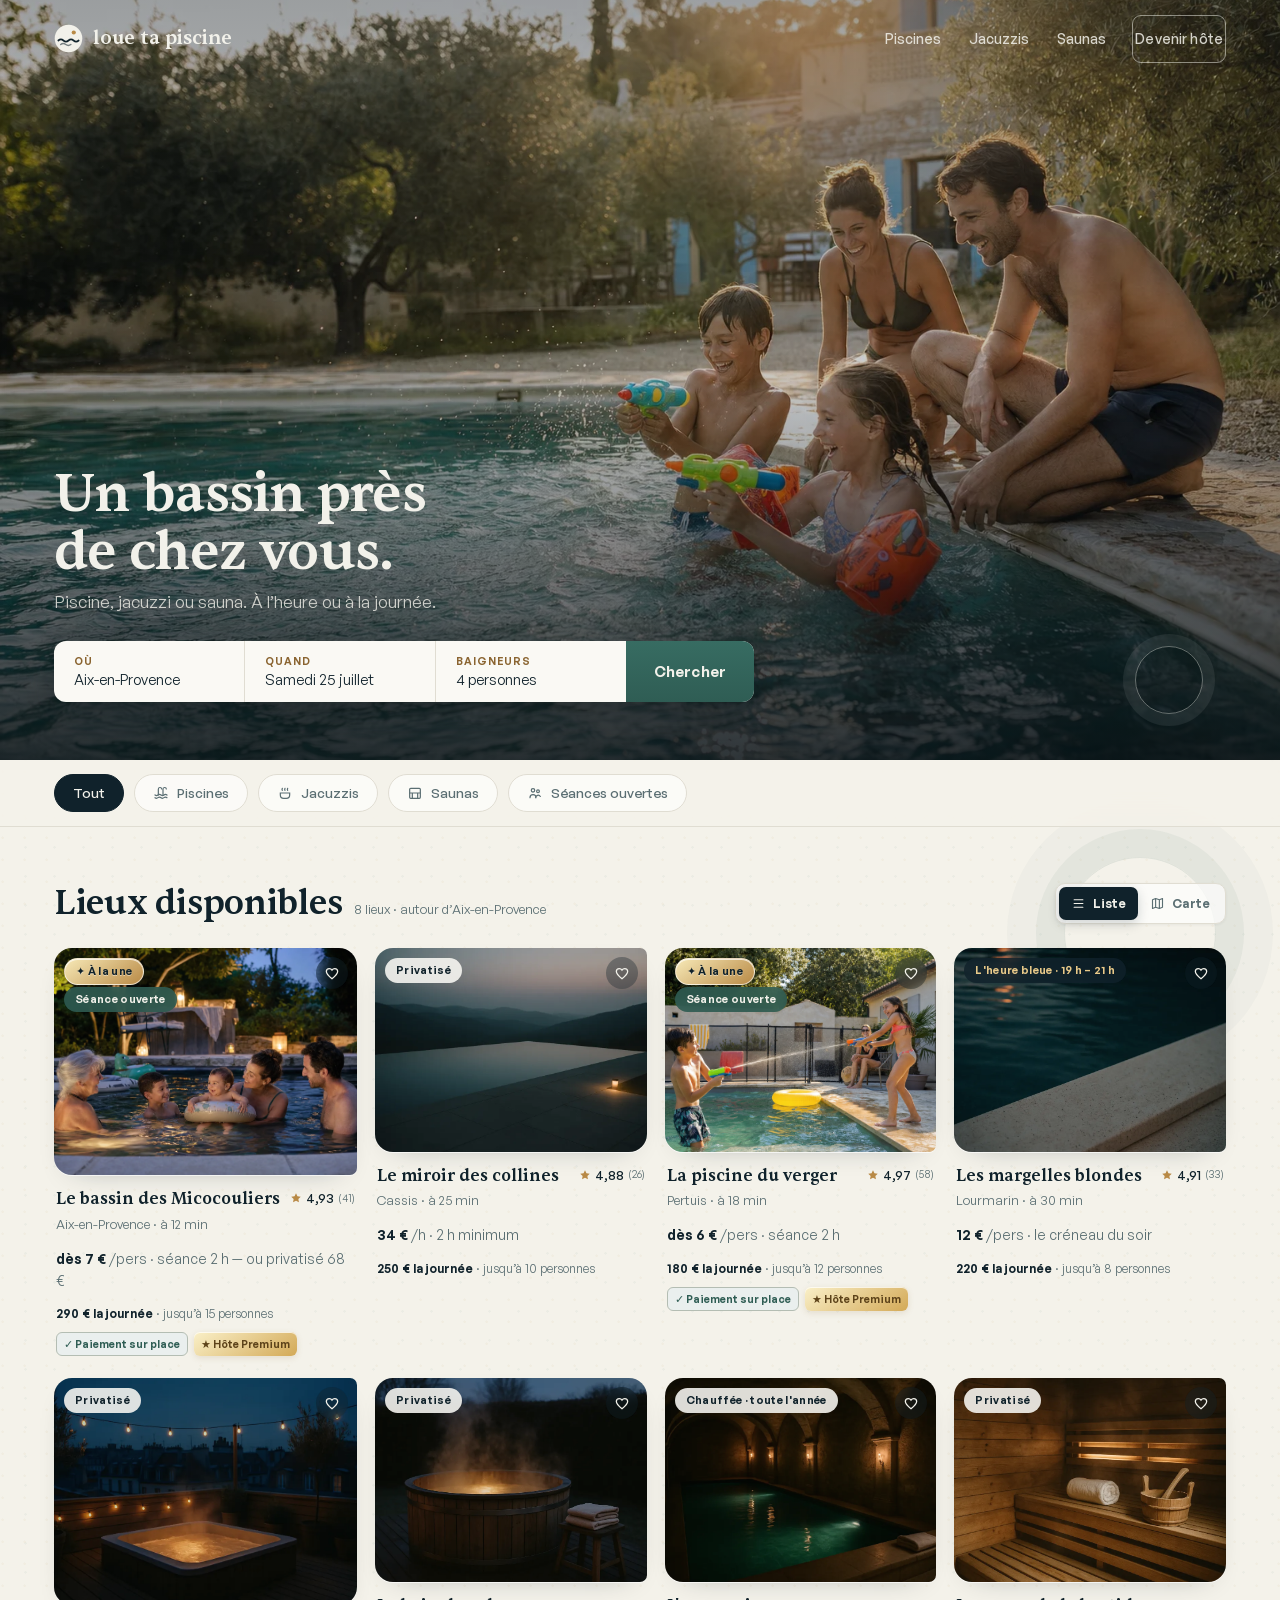
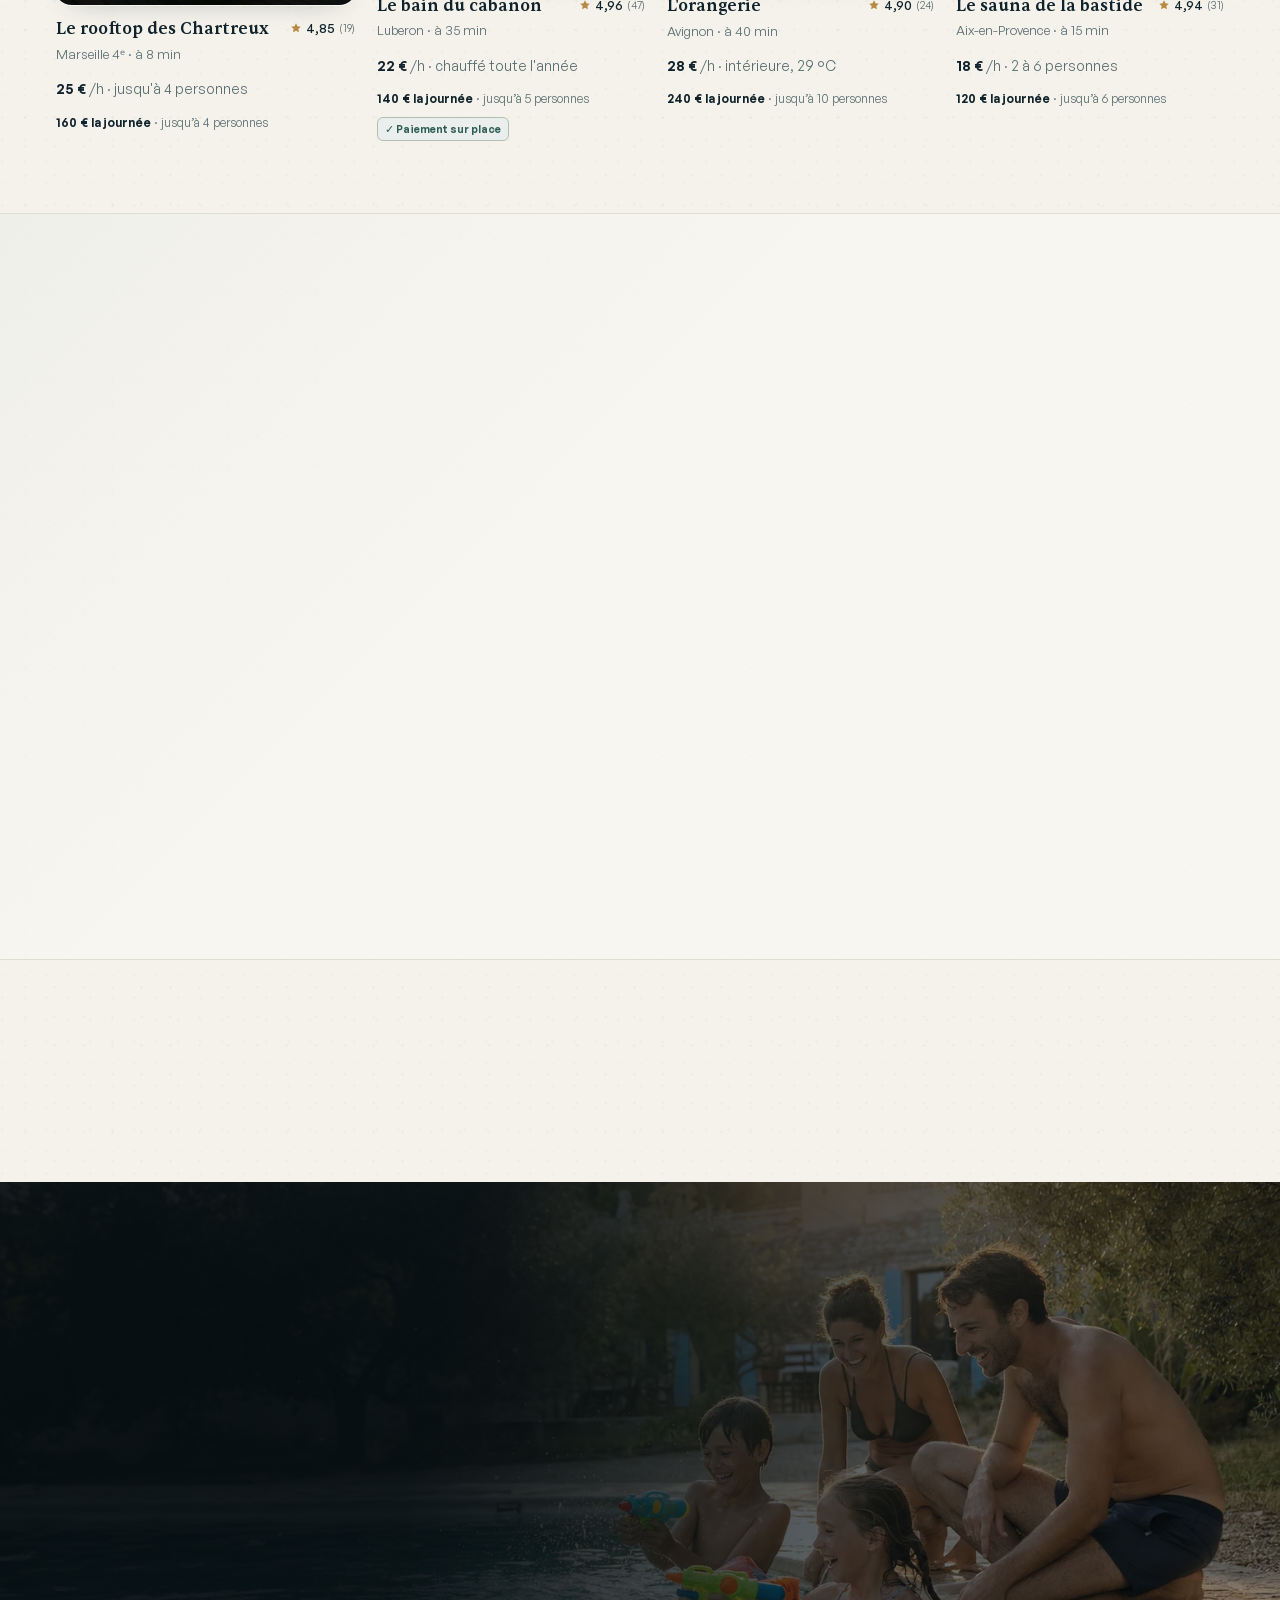
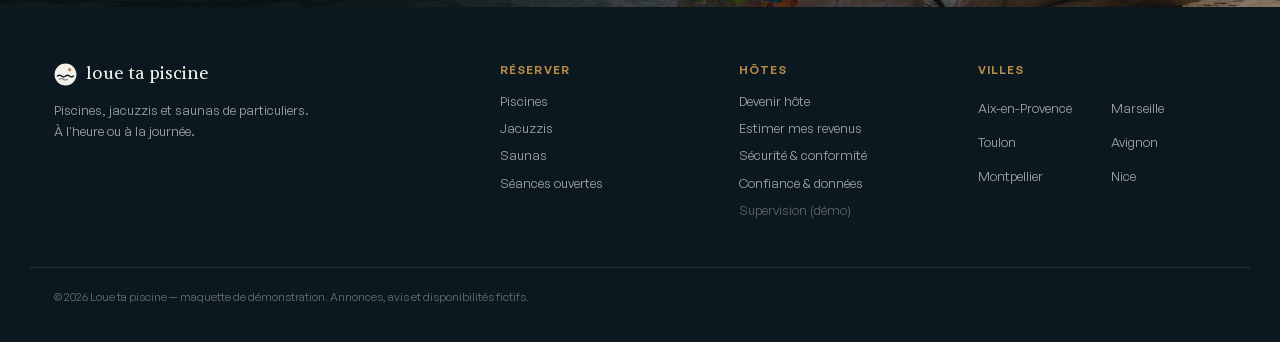
==== commit 6d3ed885: "Recentrer la plateforme sur les parcours produit" ====
--- a/index.html
+++ b/index.html
@@ -5,12 +5,12 @@
 <meta name="viewport" content="width=device-width, initial-scale=1.0">
 <title>Loue ta piscine — piscines et spas de particuliers, à l'heure</title>
 <meta name="description" content="Réservez la piscine, le jacuzzi ou le sauna d'un particulier près de chez vous. À l'heure ou à la journée, privatisé ou en séance ouverte. Prix tout compris.">
-<link rel="canonical" href="https://loue-ta-piscine-demo.netlify.app/">
+<link rel="canonical" href="https://mazen-create11.github.io/loue-ta-piscine-demo/">
 <meta property="og:title" content="Loue ta piscine">
 <meta property="og:description" content="La piscine d'à côté, rien qu'à vous. À l'heure ou à la journée.">
 <meta property="og:type" content="website">
-<meta property="og:url" content="https://loue-ta-piscine-demo.netlify.app/">
-<meta property="og:image" content="https://loue-ta-piscine-demo.netlify.app/img/famille-hero-v2.webp">
+<meta property="og:url" content="https://mazen-create11.github.io/loue-ta-piscine-demo/">
+<meta property="og:image" content="https://mazen-create11.github.io/loue-ta-piscine-demo/img/famille-hero-v2.webp">
 <meta property="og:site_name" content="Loue ta piscine">
 <meta property="og:locale" content="fr_FR">
 <meta name="twitter:card" content="summary_large_image">
@@ -81,10 +81,8 @@
   .hero img.bg{position:absolute; inset:0; width:100%; height:100%; object-fit:cover; object-position:center 62%}
   .hero .veil{position:absolute; inset:0; background:linear-gradient(to top, rgba(6,14,18,.84) 0%, rgba(6,14,18,.2) 52%, rgba(6,14,18,.38) 100%)}
   .hero .h-content{position:relative; z-index:2; width:100%; max-width:1220px; margin:0 auto; padding:0 24px 58px; color:#F2F1EA}
-  .hero-eyebrow{display:flex; align-items:center; gap:10px; margin:0 0 14px; color:#F5D69A; font-size:11px; font-weight:600; text-transform:uppercase; letter-spacing:.16em}
-  .hero-eyebrow::before{content:""; width:34px; border-top:1px solid currentColor}
   .hero h1{font-family:var(--serif); font-weight:500; font-size:clamp(32px,4.6vw,54px); line-height:1.07; letter-spacing:-.012em; margin:0 0 8px; max-width:18ch; text-wrap:balance}
-  .hero .sub{font-size:clamp(14.5px,1.6vw,17px); color:rgba(242,241,234,.84); margin:0 0 26px; max-width:660px}
+  .hero .sub{font-size:clamp(14.5px,1.6vw,17px); color:rgba(242,241,234,.8); margin:0 0 26px}
   .search{display:flex; background:var(--craie-2); border-radius:12px; overflow:hidden; max-width:700px; box-shadow:0 10px 36px rgba(6,14,18,.4)}
   .search .field{flex:1 1 0; padding:13px 20px; min-width:0; border:none; background:transparent; text-align:left; cursor:pointer; transition:background .18s var(--eo)}
   .search .field:hover{background:#fff}
@@ -93,18 +91,11 @@
   .search .f-val{font-size:14.5px; color:var(--encre); white-space:nowrap; overflow:hidden; text-overflow:ellipsis; display:block}
   .search .go{background:linear-gradient(180deg,#376C62,var(--bassin)); color:#F2F1EA; border:none; padding:0 28px; font-size:15px; font-weight:600; letter-spacing:.01em; transition:filter .15s var(--eo)}
   .search .go:hover{filter:brightness(1.1)}
-  .moment-shortcuts{display:flex; align-items:center; gap:7px; flex-wrap:wrap; margin-top:13px}
-  .moment-shortcuts>span{font-size:11.5px; color:rgba(242,241,234,.72); margin-right:2px}
-  .moment-shortcuts button{border:1px solid rgba(242,241,234,.34); background:rgba(6,14,18,.24); color:#F2F1EA; border-radius:99px; padding:6px 11px; font-size:11.5px; backdrop-filter:blur(6px); transition:background .18s var(--eo),border-color .18s var(--eo),transform .18s var(--eo)}
-  .moment-shortcuts button:hover,.moment-shortcuts button.active{background:#F2F1EA; color:var(--encre); border-color:#F2F1EA; transform:translateY(-1px)}
   @media (max-width:640px){
     .search{flex-direction:column}
     .search .field + .field{border-left:none; border-top:1px solid var(--line)}
     .search .go{padding:14px}
     .hero{height:min(94vh,820px)}
-    .hero .h-content{padding-bottom:34px}
-    .moment-shortcuts{gap:6px}
-    .moment-shortcuts>span{flex-basis:100%}
   }
 
   /* ============ Chips catégories ============ */
@@ -115,29 +106,6 @@
   .chip svg{width:16px; height:16px}
   .chip:hover{border-color:var(--brume)}
   .chip.active{background:var(--encre); color:#F2F1EA; border-color:var(--encre)}
-
-  /* ============ Moments de vie ============ */
-  .moments{padding:82px 0 62px; background:linear-gradient(180deg,var(--craie),#F8F4EA)}
-  .moment-lede{display:grid; grid-template-columns:minmax(0,1.35fr) minmax(260px,.65fr); align-items:end; gap:44px; margin-bottom:34px}
-  .section-kicker{display:flex; align-items:center; gap:10px; margin:0 0 11px; color:var(--solaire-ink); font-size:10.5px; font-weight:600; text-transform:uppercase; letter-spacing:.14em}
-  .section-kicker::before{content:""; width:30px; border-top:1px solid currentColor}
-  .moment-lede h2{max-width:22ch; font-size:clamp(29px,4vw,44px)}
-  .moment-lede>p{margin:0; color:var(--brume); font-size:15px; line-height:1.65; max-width:42ch}
-  .moment-grid{display:grid; grid-template-columns:1.18fr .82fr .82fr 1.18fr; gap:10px}
-  .moment-card{position:relative; min-height:260px; border:0; border-radius:18px; overflow:hidden; padding:22px; text-align:left; display:flex; flex-direction:column; justify-content:space-between; color:var(--encre); transition:transform .25s var(--eo),box-shadow .25s var(--eo)}
-  .moment-card::after{content:""; position:absolute; width:150px; height:150px; border:1px solid currentColor; opacity:.12; border-radius:50%; right:-48px; bottom:-56px; box-shadow:0 0 0 22px transparent,0 0 0 23px currentColor,0 0 0 46px transparent,0 0 0 47px currentColor}
-  .moment-card:hover,.moment-card.active{transform:translateY(-5px); box-shadow:0 16px 34px rgba(16,34,43,.13)}
-  .moment-card.family{background:#DDE9DD}
-  .moment-card.friends{background:#F1D9B9}
-  .moment-card.couple{background:#CAD8D9}
-  .moment-card.sport{background:#142B34; color:#F2F1EA}
-  .moment-card .m-num{font-family:var(--serif); font-size:16px; opacity:.55}
-  .moment-card .m-copy{position:relative; z-index:1}
-  .moment-card strong{display:block; font-family:var(--serif); font-size:clamp(20px,2vw,26px); line-height:1.08; font-weight:500; max-width:12ch; margin-bottom:9px}
-  .moment-card small{display:block; font-size:12px; line-height:1.5; opacity:.72; max-width:24ch}
-  .moment-card .m-link{display:inline-flex; margin-top:18px; font-size:11.5px; font-weight:600}
-  @media (max-width:900px){.moment-grid{grid-template-columns:1fr 1fr}.moment-card{min-height:220px}}
-  @media (max-width:640px){.moments{padding:58px 0 42px}.moment-lede{grid-template-columns:1fr;gap:14px}.moment-grid{display:flex;overflow-x:auto;margin-inline:-24px;padding:0 24px 14px;scroll-snap-type:x mandatory;scrollbar-width:none}.moment-grid::-webkit-scrollbar{display:none}.moment-card{min-width:76vw;min-height:230px;scroll-snap-align:center}}
 
   /* ============ Sections ============ */
   section{padding:72px 0; scroll-margin-top:64px}
@@ -174,7 +142,6 @@
   .card .note svg{width:12px; height:12px; fill:var(--solaire)}
   .card .note small{color:var(--brume); font-weight:400}
   .card .c-place{font-size:13px; color:var(--brume); margin:2px 0 6px}
-  .card .c-moment{font-size:10.5px; color:var(--bassin); text-transform:uppercase; letter-spacing:.075em; font-weight:600; margin:0 0 4px}
   .card .c-price{font-size:14px}
   .card .c-price b{font-weight:600}
   .card .c-price span{color:var(--brume)}
@@ -184,21 +151,6 @@
   .pay-place,.premium-proof{display:inline-flex; align-items:center; gap:4px; width:max-content; border-radius:6px; padding:3px 7px; font-size:10.5px; font-weight:600}
   .pay-place{background:color-mix(in srgb,var(--bassin) 10%,#fff); border:1px solid color-mix(in srgb,var(--bassin) 25%,var(--line)); color:var(--bassin)}
   .premium-proof{background:linear-gradient(145deg,#FAF0C8,#D3A957); color:#5D431A; box-shadow:inset 0 1px 0 rgba(255,255,255,.75),0 2px 6px rgba(138,100,48,.15)}
-
-  /* ============ Une journée à l'eau ============ */
-  .day-story{background:var(--encre-2); color:#F2F1EA; overflow:hidden; position:relative}
-  .day-story::before{content:""; position:absolute; width:520px; height:520px; border:1px solid rgba(242,241,234,.08); border-radius:50%; right:-170px; top:-270px; box-shadow:0 0 0 55px rgba(242,241,234,.025),0 0 0 110px rgba(242,241,234,.02)}
-  .story-head{display:grid; grid-template-columns:1fr 1fr; gap:40px; align-items:end; margin-bottom:44px; position:relative; z-index:1}
-  .story-head h2{color:#F2F1EA; max-width:19ch}
-  .story-head p{color:rgba(242,241,234,.65); max-width:48ch; margin:0; font-size:14.5px}
-  .story-line{display:grid; grid-template-columns:repeat(4,1fr); position:relative; z-index:1}
-  .story-line::before{content:""; position:absolute; left:0; right:0; top:30px; border-top:1px solid rgba(242,241,234,.2)}
-  .story-beat{position:relative; padding:0 24px 0 0}
-  .story-beat::before{content:""; display:block; width:11px; height:11px; margin:25px 0 28px; border-radius:50%; background:var(--solaire); box-shadow:0 0 0 7px var(--encre-2),0 0 0 8px rgba(242,241,234,.22)}
-  .story-beat time{font-size:10px; text-transform:uppercase; letter-spacing:.12em; color:var(--solaire)}
-  .story-beat h3{font-family:var(--serif); font-size:21px; font-weight:500; line-height:1.12; margin:8px 0}
-  .story-beat p{font-size:12.5px; line-height:1.55; color:rgba(242,241,234,.62); margin:0}
-  @media (max-width:760px){.story-head{grid-template-columns:1fr;gap:12px}.story-line{grid-template-columns:1fr 1fr;gap:34px 14px}.story-line::before{display:none}.story-beat{padding-right:10px;border-top:1px solid rgba(242,241,234,.16)}.story-beat::before{margin:0 0 20px;transform:translateY(-6px)}}
 
   /* ============ Widget ============ */
   .w-sec{background:var(--craie-2); border-block:1px solid var(--line)}
@@ -259,10 +211,6 @@
   .t-small{font-size:11px; color:var(--brume); text-align:center; margin:9px 0 0; line-height:1.5}
 
   /* ============ Preuves ============ */
-  .proof-head{display:grid; grid-template-columns:1fr 1fr; gap:36px; align-items:end; margin-bottom:36px}
-  .proof-head h2{max-width:20ch}
-  .proof-head p{margin:0; color:var(--brume); max-width:48ch; font-size:14.5px}
-  @media (max-width:720px){.proof-head{grid-template-columns:1fr;gap:12px}}
   .proof .stats{display:grid; grid-template-columns:repeat(4,1fr); gap:16px; margin-bottom:44px}
   @media (max-width:820px){ .proof .stats{grid-template-columns:repeat(2,1fr)} }
   .stat{border-top:2px solid var(--line); padding-top:14px}
@@ -309,8 +257,9 @@
     .reveal{opacity:1; transform:none}
   }
 </style>
+<link rel="stylesheet" href="css/atmosphere.css">
 </head>
-<body>
+<body class="home-app">
 
 <header id="hdr">
   <div class="h-inner">
@@ -336,21 +285,13 @@
   <img class="bg" src="img/famille-hero-v2.webp" alt="Une famille joue dans une piscine privée sous le soleil de fin de journée" fetchpriority="high" width="1536" height="1024">
   <div class="veil"></div>
   <div class="h-content">
-    <p class="hero-eyebrow">Des lieux privés. Des moments à vous.</p>
-    <h1>Un air de vacances, juste à côté.</h1>
-    <p class="sub">Les rires des enfants, un anniversaire entre amis, deux heures à deux ou quelques longueurs au calme. Trouvez le lieu qui va avec votre moment.</p>
+    <h1>Un bassin près de chez vous.</h1>
+    <p class="sub">Piscine, jacuzzi ou sauna. À l’heure ou à la journée.</p>
     <div class="search" role="search" aria-label="Rechercher un bassin">
       <button class="field" type="button"><span class="f-label">Où</span><span class="f-val">Aix-en-Provence</span></button>
       <button class="field" type="button"><span class="f-label">Quand</span><span class="f-val">Samedi 25 juillet</span></button>
       <button class="field" type="button"><span class="f-label">Baigneurs</span><span class="f-val">4 personnes</span></button>
       <button class="go" type="button">Chercher</button>
-    </div>
-    <div class="moment-shortcuts" aria-label="Rechercher par occasion">
-      <span>J’ai envie de</span>
-      <button type="button" data-moment-filter="family">profiter en famille</button>
-      <button type="button" data-moment-filter="friends">réunir les amis</button>
-      <button type="button" data-moment-filter="couple">souffler à deux</button>
-      <button type="button" data-moment-filter="sport">nager au calme</button>
     </div>
   </div>
 </div>
@@ -374,30 +315,18 @@
 </div>
 
 <main>
-<section class="moments" id="moments">
-  <div class="wrap">
-    <div class="moment-lede reveal">
-      <div><p class="section-kicker">Choisissez d’abord l’émotion</p><h2>On ne réserve pas un bassin. On réserve ce qu’on va y vivre.</h2></div>
-      <p>Une même adresse peut accueillir une bataille d’eau, des retrouvailles, une parenthèse ou un vrai entraînement. Les annonces vous disent désormais à quels moments elles ressemblent.</p>
-    </div>
-    <div class="moment-grid" aria-label="Moments à vivre">
-      <button class="moment-card family reveal" type="button" data-moment-filter="family"><span class="m-num">01</span><span class="m-copy"><strong>Un mercredi qui sent les vacances</strong><small>Des jeux, une zone peu profonde et de la place pour que les parents soufflent.</small><span class="m-link">Voir les lieux en famille →</span></span></button>
-      <button class="moment-card friends reveal" type="button" data-moment-filter="friends"><span class="m-num">02</span><span class="m-copy"><strong>Tout le monde est enfin libre</strong><small>Anniversaire, déjeuner ou retrouvailles : une jauge claire, aucun prix surprise.</small><span class="m-link">Réunir les amis →</span></span></button>
-      <button class="moment-card couple reveal" type="button" data-moment-filter="couple"><span class="m-num">03</span><span class="m-copy"><strong>Deux heures sans regarder l’heure</strong><small>Un jacuzzi fumant, une piscine au soir ou un sauna rien que pour deux.</small><span class="m-link">Trouver une parenthèse →</span></span></button>
-      <button class="moment-card sport reveal" type="button" data-moment-filter="sport"><span class="m-num">04</span><span class="m-copy"><strong>Le bassin avant que la ville s’éveille</strong><small>Des créneaux calmes, la longueur du bassin et la température annoncées avant de partir.</small><span class="m-link">Nager au calme →</span></span></button>
-    </div>
-  </div>
-</section>
-
 <section id="annonces" style="padding-top:56px">
   <div class="wrap">
-    <div class="sec-top reveal">
-      <div><p class="section-kicker">À quelques minutes</p><h2 id="listing-title">Des lieux pour tous vos moments</h2></div>
-      <a class="sec-link" href="#">Tout voir sur la carte →</a>
+    <div class="sec-top results-head reveal">
+      <div class="results-title"><h2>Lieux disponibles</h2><p class="results-meta" id="result-count" aria-live="polite">8 lieux · autour d’Aix-en-Provence</p></div>
+      <div class="view-switch" role="group" aria-label="Affichage des résultats">
+        <button class="view-btn active" type="button" data-view="list" aria-pressed="true"><svg viewBox="0 0 24 24" fill="none" stroke="currentColor" stroke-width="1.8" aria-hidden="true"><path d="M5 6h14M5 12h14M5 18h14" stroke-linecap="round"/></svg>Liste</button>
+        <button class="view-btn" type="button" data-view="map" aria-pressed="false"><svg viewBox="0 0 24 24" fill="none" stroke="currentColor" stroke-width="1.8" aria-hidden="true"><path d="m4 6 5-2 6 2 5-2v14l-5 2-6-2-5 2zM9 4v14M15 6v14" stroke-linejoin="round"/></svg>Carte</button>
+      </div>
     </div>
     <div class="grid" id="grid">
 
-      <a class="card reveal" href="fiche.html" data-cat="piscine ouverte" data-moment="family friends">
+      <a class="card reveal" href="fiche.html" data-cat="piscine ouverte">
         <div class="c-img">
           <span class="c-badge badge-premium">✦ À la une</span>
           <span class="c-badge badge-ouverte badge-secondary">Séance ouverte</span>
@@ -407,14 +336,13 @@
         <div class="c-body">
           <div class="c-row"><h3>Le bassin des Micocouliers</h3><span class="note"><svg viewBox="0 0 24 24" aria-hidden="true"><path d="M12 2.5l2.9 6 6.6.9-4.8 4.6 1.2 6.5L12 17.4 6.1 20.5l1.2-6.5L2.5 9.4l6.6-.9z"/></svg>4,93 <small>(41)</small></span></div>
           <p class="c-place">Aix-en-Provence · à 12 min</p>
-          <p class="c-moment">Maison de famille · grands groupes</p>
           <p class="c-price"><b>dès 7 €</b><span> /pers · séance 2 h — ou privatisé 68 €</span></p>
           <p class="c-day"><b>290 € la journée</b> · jusqu’à 15 personnes</p>
           <div class="c-flags"><span class="pay-place">✓ Paiement sur place</span><span class="premium-proof">★ Hôte Premium</span></div>
         </div>
       </a>
 
-      <a class="card reveal" href="fiche.html" data-cat="piscine" data-moment="couple friends">
+      <a class="card reveal" href="fiche.html" data-cat="piscine">
         <div class="c-img">
           <span class="c-badge badge-neutre">Privatisé</span>
           <button class="fav" type="button" aria-pressed="false" aria-label="Ajouter aux favoris"><svg viewBox="0 0 24 24"><path d="M12 20.5C7 16.6 3.5 13.4 3.5 9.8 3.5 7.2 5.6 5.5 8 5.5c1.6 0 3.1.8 4 2.1.9-1.3 2.4-2.1 4-2.1 2.4 0 4.5 1.7 4.5 4.3 0 3.6-3.5 6.8-8.5 10.7z"/></svg></button>
@@ -423,13 +351,12 @@
         <div class="c-body">
           <div class="c-row"><h3>Le miroir des collines</h3><span class="note"><svg viewBox="0 0 24 24" aria-hidden="true"><path d="M12 2.5l2.9 6 6.6.9-4.8 4.6 1.2 6.5L12 17.4 6.1 20.5l1.2-6.5L2.5 9.4l6.6-.9z"/></svg>4,88 <small>(26)</small></span></div>
           <p class="c-place">Cassis · à 25 min</p>
-          <p class="c-moment">À deux · déjeuner entre amis</p>
           <p class="c-price"><b>34 €</b><span> /h · 2 h minimum</span></p>
           <p class="c-day"><b>250 € la journée</b> · jusqu’à 10 personnes</p>
         </div>
       </a>
 
-      <a class="card reveal" href="fiche.html" data-cat="piscine ouverte" data-moment="family friends">
+      <a class="card reveal" href="fiche.html" data-cat="piscine ouverte">
         <div class="c-img">
           <span class="c-badge badge-premium">✦ À la une</span>
           <span class="c-badge badge-ouverte badge-secondary">Séance ouverte</span>
@@ -439,14 +366,13 @@
         <div class="c-body">
           <div class="c-row"><h3>La piscine du verger</h3><span class="note"><svg viewBox="0 0 24 24" aria-hidden="true"><path d="M12 2.5l2.9 6 6.6.9-4.8 4.6 1.2 6.5L12 17.4 6.1 20.5l1.2-6.5L2.5 9.4l6.6-.9z"/></svg>4,97 <small>(58)</small></span></div>
           <p class="c-place">Pertuis · à 18 min</p>
-          <p class="c-moment">Jeux d’eau · anniversaires</p>
-          <p class="c-price"><b>dès 6 €</b><span> /pers · enfants −50 %</span></p>
+          <p class="c-price"><b>dès 6 €</b><span> /pers · séance 2 h</span></p>
           <p class="c-day"><b>180 € la journée</b> · jusqu’à 12 personnes</p>
           <div class="c-flags"><span class="pay-place">✓ Paiement sur place</span><span class="premium-proof">★ Hôte Premium</span></div>
         </div>
       </a>
 
-      <a class="card reveal" href="fiche.html" data-cat="piscine" data-moment="couple friends">
+      <a class="card reveal" href="fiche.html" data-cat="piscine">
         <div class="c-img">
           <span class="c-badge badge-bleue">L'heure bleue · 19 h – 21 h</span>
           <button class="fav" type="button" aria-pressed="false" aria-label="Ajouter aux favoris"><svg viewBox="0 0 24 24"><path d="M12 20.5C7 16.6 3.5 13.4 3.5 9.8 3.5 7.2 5.6 5.5 8 5.5c1.6 0 3.1.8 4 2.1.9-1.3 2.4-2.1 4-2.1 2.4 0 4.5 1.7 4.5 4.3 0 3.6-3.5 6.8-8.5 10.7z"/></svg></button>
@@ -455,13 +381,12 @@
         <div class="c-body">
           <div class="c-row"><h3>Les margelles blondes</h3><span class="note"><svg viewBox="0 0 24 24" aria-hidden="true"><path d="M12 2.5l2.9 6 6.6.9-4.8 4.6 1.2 6.5L12 17.4 6.1 20.5l1.2-6.5L2.5 9.4l6.6-.9z"/></svg>4,91 <small>(33)</small></span></div>
           <p class="c-place">Lourmarin · à 30 min</p>
-          <p class="c-moment">Apéritif au soir · petit groupe</p>
           <p class="c-price"><b>12 €</b><span> /pers · le créneau du soir</span></p>
           <p class="c-day"><b>220 € la journée</b> · jusqu’à 8 personnes</p>
         </div>
       </a>
 
-      <a class="card reveal" href="fiche.html" data-cat="spa" data-moment="couple friends">
+      <a class="card reveal" href="fiche.html" data-cat="spa">
         <div class="c-img">
           <span class="c-badge badge-neutre">Privatisé</span>
           <button class="fav" type="button" aria-pressed="false" aria-label="Ajouter aux favoris"><svg viewBox="0 0 24 24"><path d="M12 20.5C7 16.6 3.5 13.4 3.5 9.8 3.5 7.2 5.6 5.5 8 5.5c1.6 0 3.1.8 4 2.1.9-1.3 2.4-2.1 4-2.1 2.4 0 4.5 1.7 4.5 4.3 0 3.6-3.5 6.8-8.5 10.7z"/></svg></button>
@@ -470,13 +395,12 @@
         <div class="c-body">
           <div class="c-row"><h3>Le rooftop des Chartreux</h3><span class="note"><svg viewBox="0 0 24 24" aria-hidden="true"><path d="M12 2.5l2.9 6 6.6.9-4.8 4.6 1.2 6.5L12 17.4 6.1 20.5l1.2-6.5L2.5 9.4l6.6-.9z"/></svg>4,85 <small>(19)</small></span></div>
           <p class="c-place">Marseille 4ᵉ · à 8 min</p>
-          <p class="c-moment">Parenthèse à deux · soirée</p>
           <p class="c-price"><b>25 €</b><span> /h · jusqu'à 4 personnes</span></p>
           <p class="c-day"><b>160 € la journée</b> · jusqu’à 4 personnes</p>
         </div>
       </a>
 
-      <a class="card reveal" href="fiche.html" data-cat="spa" data-moment="couple friends">
+      <a class="card reveal" href="fiche.html" data-cat="spa">
         <div class="c-img">
           <span class="c-badge badge-neutre">Privatisé</span>
           <button class="fav" type="button" aria-pressed="false" aria-label="Ajouter aux favoris"><svg viewBox="0 0 24 24"><path d="M12 20.5C7 16.6 3.5 13.4 3.5 9.8 3.5 7.2 5.6 5.5 8 5.5c1.6 0 3.1.8 4 2.1.9-1.3 2.4-2.1 4-2.1 2.4 0 4.5 1.7 4.5 4.3 0 3.6-3.5 6.8-8.5 10.7z"/></svg></button>
@@ -485,14 +409,13 @@
         <div class="c-body">
           <div class="c-row"><h3>Le bain du cabanon</h3><span class="note"><svg viewBox="0 0 24 24" aria-hidden="true"><path d="M12 2.5l2.9 6 6.6.9-4.8 4.6 1.2 6.5L12 17.4 6.1 20.5l1.2-6.5L2.5 9.4l6.6-.9z"/></svg>4,96 <small>(47)</small></span></div>
           <p class="c-place">Luberon · à 35 min</p>
-          <p class="c-moment">Déconnexion · jusqu’à 5 amis</p>
           <p class="c-price"><b>22 €</b><span> /h · chauffé toute l'année</span></p>
           <p class="c-day"><b>140 € la journée</b> · jusqu’à 5 personnes</p>
           <div class="c-flags"><span class="pay-place">✓ Paiement sur place</span></div>
         </div>
       </a>
 
-      <a class="card reveal" href="fiche.html" data-cat="piscine" data-moment="family sport">
+      <a class="card reveal" href="fiche.html" data-cat="piscine">
         <div class="c-img">
           <span class="c-badge badge-neutre">Chauffée · toute l'année</span>
           <button class="fav" type="button" aria-pressed="false" aria-label="Ajouter aux favoris"><svg viewBox="0 0 24 24"><path d="M12 20.5C7 16.6 3.5 13.4 3.5 9.8 3.5 7.2 5.6 5.5 8 5.5c1.6 0 3.1.8 4 2.1.9-1.3 2.4-2.1 4-2.1 2.4 0 4.5 1.7 4.5 4.3 0 3.6-3.5 6.8-8.5 10.7z"/></svg></button>
@@ -501,13 +424,12 @@
         <div class="c-body">
           <div class="c-row"><h3>L'orangerie</h3><span class="note"><svg viewBox="0 0 24 24" aria-hidden="true"><path d="M12 2.5l2.9 6 6.6.9-4.8 4.6 1.2 6.5L12 17.4 6.1 20.5l1.2-6.5L2.5 9.4l6.6-.9z"/></svg>4,90 <small>(24)</small></span></div>
           <p class="c-place">Avignon · à 40 min</p>
-          <p class="c-moment">Longueurs · baignade toute saison</p>
           <p class="c-price"><b>28 €</b><span> /h · intérieure, 29 °C</span></p>
           <p class="c-day"><b>240 € la journée</b> · jusqu’à 10 personnes</p>
         </div>
       </a>
 
-      <a class="card reveal" href="fiche.html" data-cat="sauna" data-moment="couple sport">
+      <a class="card reveal" href="fiche.html" data-cat="sauna">
         <div class="c-img">
           <span class="c-badge badge-neutre">Privatisé</span>
           <button class="fav" type="button" aria-pressed="false" aria-label="Ajouter aux favoris"><svg viewBox="0 0 24 24"><path d="M12 20.5C7 16.6 3.5 13.4 3.5 9.8 3.5 7.2 5.6 5.5 8 5.5c1.6 0 3.1.8 4 2.1.9-1.3 2.4-2.1 4-2.1 2.4 0 4.5 1.7 4.5 4.3 0 3.6-3.5 6.8-8.5 10.7z"/></svg></button>
@@ -516,36 +438,30 @@
         <div class="c-body">
           <div class="c-row"><h3>Le sauna de la bastide</h3><span class="note"><svg viewBox="0 0 24 24" aria-hidden="true"><path d="M12 2.5l2.9 6 6.6.9-4.8 4.6 1.2 6.5L12 17.4 6.1 20.5l1.2-6.5L2.5 9.4l6.6-.9z"/></svg>4,94 <small>(31)</small></span></div>
           <p class="c-place">Aix-en-Provence · à 15 min</p>
-          <p class="c-moment">Récupération · rituel à deux</p>
           <p class="c-price"><b>18 €</b><span> /h · 2 à 6 personnes</span></p>
           <p class="c-day"><b>120 € la journée</b> · jusqu’à 6 personnes</p>
         </div>
       </a>
 
     </div>
+    <div class="map-panel" id="map-panel" hidden aria-label="Carte des lieux disponibles">
+      <button class="map-pin active" type="button" data-card="0" style="left:43%;top:38%">7 €</button>
+      <button class="map-pin" type="button" data-card="1" style="left:72%;top:61%">34 €</button>
+      <button class="map-pin" type="button" data-card="2" style="left:31%;top:67%">6 €</button>
+      <button class="map-pin" type="button" data-card="3" style="left:61%;top:29%">12 €</button>
+      <button class="map-pin" type="button" data-card="4" style="left:79%;top:39%">25 €</button>
+      <button class="map-pin" type="button" data-card="5" style="left:18%;top:46%">22 €</button>
+      <button class="map-pin" type="button" data-card="6" style="left:52%;top:75%">28 €</button>
+      <button class="map-pin" type="button" data-card="7" style="left:66%;top:82%">18 €</button>
+      <a class="map-preview" id="map-preview" href="fiche.html"><img id="map-preview-img" src="img/famille-bleue-v2.webp" alt=""><span class="map-preview-copy"><b id="map-preview-title">Le bassin des Micocouliers</b><span id="map-preview-place">Aix-en-Provence · à 12 min</span><strong id="map-preview-price">dès 7 € /pers</strong></span></a>
+    </div>
   </div>
 </section>
 
-<section class="day-story">
-  <div class="wrap">
-    <div class="story-head reveal">
-      <div><p class="section-kicker" style="color:var(--solaire)">Une journée à l’eau</p><h2>Les petits moments font les grandes journées.</h2></div>
-      <p>La plateforme organise le créneau, le prix et les règles. Vous, vous gardez ce qui compte : le sac trop rempli, les éclaboussures et le dernier « encore cinq minutes ».</p>
-    </div>
-    <div class="story-line">
-      <article class="story-beat reveal"><time>10 h 07</time><h3>Les chaussures restent au portillon.</h3><p>L’accès est expliqué, l’adresse est débloquée, tout le monde peut entrer sans traverser la maison.</p></article>
-      <article class="story-beat reveal"><time>11 h 26</time><h3>Le premier plongeon lance la journée.</h3><p>Profondeur, température et équipements étaient déjà affichés. Pas de mauvaise surprise.</p></article>
-      <article class="story-beat reveal"><time>14 h 42</time><h3>Les adultes finissent enfin leur phrase.</h3><p>Les enfants jouent, les amis s’installent, chacun trouve sa place sans dépasser la jauge.</p></article>
-      <article class="story-beat reveal"><time>18 h 51</time><h3>« Encore cinq minutes. »</h3><p>Le prix était figé avant de venir. Il ne reste qu’à sécher les serviettes et raconter la journée.</p></article>
-    </div>
-  </div>
-</section>
-
 <section class="w-sec" id="creneaux">
   <div class="wrap">
-    <p class="section-kicker reveal">Votre rythme, votre budget</p>
-    <h2 class="reveal">Toute la tribu rien que pour vous. Ou une séance à partager.</h2>
-    <p class="w-intro reveal">Pour un anniversaire ou une journée de famille, privatisez. Pour quelques longueurs ou deux heures avec les enfants, rejoignez une séance ouverte à jauge limitée.</p>
+    <h2 class="reveal">Privatisez. Ou partagez la séance, et divisez le prix.</h2>
+    <p class="w-intro reveal">Choisissez un créneau, le nombre de personnes et le mode de réservation.</p>
     <div class="widget reveal" id="widget">
       <div class="w-left">
         <div class="w-head"><h3 class="w-title">Le bassin des Micocouliers — 10 × 5 m</h3><span class="w-tag">Chauffée</span></div>
@@ -565,30 +481,26 @@
 
 <section class="proof">
   <div class="wrap">
-    <div class="proof-head reveal">
-      <div><p class="section-kicker">La confiance avant le plongeon</p><h2>Chez quelqu’un. Avec les repères d’un vrai lieu d’accueil.</h2></div>
-      <p>Une maison de famille reste une maison de famille. L’accès, les règles, les équipements pour enfants et l’intimité de chacun sont précisés avant la réservation.</p>
-    </div>
     <div class="stats reveal">
-      <div class="stat"><b>★ 4,92</b><span>des hôtes évalués après de vrais moments</span></div>
-      <div class="stat"><b>12 points</b><span>sécurité, accès et confort vérifiés</span></div>
-      <div class="stat"><b>Jauge claire</b><span>adultes et enfants comptés avant de venir</span></div>
-      <div class="stat"><b>Prix figé</b><span>aucun supplément improvisé sur place</span></div>
-    </div>
-    <div class="quotes">
+      <div class="stat"><b>★ 4,92</b><span>note moyenne des bassins</span></div>
+      <div class="stat"><b>12 points</b><span>vérifiés avant chaque mise en ligne</span></div>
+      <div class="stat"><b>48 h</b><span>délai max de versement à l'hôte</span></div>
+      <div class="stat"><b>2 modes</b><span>en ligne ou sur place selon l’hôte</span></div>
+    </div>
+    <div class="quotes" hidden>
       <figure class="quote reveal" style="margin:0">
         <div class="q-stars" aria-label="5 étoiles"><svg viewBox="0 0 24 24"><path d="M12 2.5l2.9 6 6.6.9-4.8 4.6 1.2 6.5L12 17.4 6.1 20.5l1.2-6.5L2.5 9.4l6.6-.9z"/></svg><svg viewBox="0 0 24 24"><path d="M12 2.5l2.9 6 6.6.9-4.8 4.6 1.2 6.5L12 17.4 6.1 20.5l1.2-6.5L2.5 9.4l6.6-.9z"/></svg><svg viewBox="0 0 24 24"><path d="M12 2.5l2.9 6 6.6.9-4.8 4.6 1.2 6.5L12 17.4 6.1 20.5l1.2-6.5L2.5 9.4l6.6-.9z"/></svg><svg viewBox="0 0 24 24"><path d="M12 2.5l2.9 6 6.6.9-4.8 4.6 1.2 6.5L12 17.4 6.1 20.5l1.2-6.5L2.5 9.4l6.6-.9z"/></svg><svg viewBox="0 0 24 24"><path d="M12 2.5l2.9 6 6.6.9-4.8 4.6 1.2 6.5L12 17.4 6.1 20.5l1.2-6.5L2.5 9.4l6.6-.9z"/></svg></div>
-        <p>« Pour les 8 ans de Lina, elle a cru qu’on partait en vacances. On était à douze minutes de la maison. »</p>
+        <p>« Deux heures privatisées pour les 8 ans de ma fille. Tout était prêt, rien à payer sur place. »</p>
         <footer>Nadia — Marseille</footer>
       </figure>
       <figure class="quote reveal" style="margin:0">
         <div class="q-stars" aria-label="5 étoiles"><svg viewBox="0 0 24 24"><path d="M12 2.5l2.9 6 6.6.9-4.8 4.6 1.2 6.5L12 17.4 6.1 20.5l1.2-6.5L2.5 9.4l6.6-.9z"/></svg><svg viewBox="0 0 24 24"><path d="M12 2.5l2.9 6 6.6.9-4.8 4.6 1.2 6.5L12 17.4 6.1 20.5l1.2-6.5L2.5 9.4l6.6-.9z"/></svg><svg viewBox="0 0 24 24"><path d="M12 2.5l2.9 6 6.6.9-4.8 4.6 1.2 6.5L12 17.4 6.1 20.5l1.2-6.5L2.5 9.4l6.6-.9z"/></svg><svg viewBox="0 0 24 24"><path d="M12 2.5l2.9 6 6.6.9-4.8 4.6 1.2 6.5L12 17.4 6.1 20.5l1.2-6.5L2.5 9.4l6.6-.9z"/></svg><svg viewBox="0 0 24 24"><path d="M12 2.5l2.9 6 6.6.9-4.8 4.6 1.2 6.5L12 17.4 6.1 20.5l1.2-6.5L2.5 9.4l6.6-.9z"/></svg></div>
-        <p>« Séance du matin avec mon fils. Trois familles, de la place pour tout le monde et zéro gêne. »</p>
+        <p>« Séance ouverte du matin à 8 €. Trois foyers, chacun son coin du bassin. »</p>
         <footer>Julien — Aix-en-Provence</footer>
       </figure>
       <figure class="quote reveal" style="margin:0">
         <div class="q-stars" aria-label="5 étoiles"><svg viewBox="0 0 24 24"><path d="M12 2.5l2.9 6 6.6.9-4.8 4.6 1.2 6.5L12 17.4 6.1 20.5l1.2-6.5L2.5 9.4l6.6-.9z"/></svg><svg viewBox="0 0 24 24"><path d="M12 2.5l2.9 6 6.6.9-4.8 4.6 1.2 6.5L12 17.4 6.1 20.5l1.2-6.5L2.5 9.4l6.6-.9z"/></svg><svg viewBox="0 0 24 24"><path d="M12 2.5l2.9 6 6.6.9-4.8 4.6 1.2 6.5L12 17.4 6.1 20.5l1.2-6.5L2.5 9.4l6.6-.9z"/></svg><svg viewBox="0 0 24 24"><path d="M12 2.5l2.9 6 6.6.9-4.8 4.6 1.2 6.5L12 17.4 6.1 20.5l1.2-6.5L2.5 9.4l6.6-.9z"/></svg><svg viewBox="0 0 24 24"><path d="M12 2.5l2.9 6 6.6.9-4.8 4.6 1.2 6.5L12 17.4 6.1 20.5l1.2-6.5L2.5 9.4l6.6-.9z"/></svg></div>
-        <p>« Le jacuzzi un soir de janvier, juste nous deux. Une vraie coupure sans prendre la voiture deux heures. »</p>
+        <p>« Le jacuzzi un soir de janvier, réservé à 17 h. Le numéro de l'hôte arrive avec le paiement. »</p>
         <footer>Sarah — Avignon</footer>
       </figure>
     </div>
@@ -599,14 +511,12 @@
   <img class="bg" src="img/famille-hero-v2.webp" alt="" loading="lazy" width="1536" height="1024">
   <div class="h-veil"></div>
   <div class="h-inner2">
-    <p class="section-kicker reveal" style="color:var(--solaire)">Devenir hôte</p>
-    <h2 class="reveal">Vous n’ouvrez pas seulement un bassin. Vous accueillez leurs bons souvenirs.</h2>
+    <h2 class="reveal">Vous avez un bassin&nbsp;?</h2>
     <ul class="reveal">
       <li>Vos prix, vos horaires, vos règles — modifiables à tout moment.</li>
       <li>Privatisation, séance ouverte, ou les deux.</li>
       <li>Versement automatique sous 48 h après chaque séance.</li>
       <li>Baigneurs identifiés, caution par empreinte bancaire.</li>
-      <li>Familles, couples ou nageurs : vous choisissez qui vous accueillez et quand.</li>
     </ul>
     <div class="reveal">
       <a class="btn btn-bassin" href="hote.html">Estimer mes revenus</a>
@@ -680,44 +590,61 @@
     });
   });
 
-  /* Filtres catégories */
+  /* Résultats : filtres et vues liste/carte */
+  var gridEl = document.getElementById('grid');
+  var mapEl = document.getElementById('map-panel');
+  var countEl = document.getElementById('result-count');
   var cards = Array.prototype.slice.call(document.querySelectorAll('#grid .card'));
-  var activeCategory = 'all', activeMoment = 'all';
-  var momentTitles = {
-    family:'Des lieux où les familles se sentent bien',
-    friends:'Des lieux faits pour se retrouver',
-    couple:'Des parenthèses à vivre à deux',
-    sport:'Des bassins pour nager vraiment'
-  };
-  function applyFilters(){
-    cards.forEach(function(card){
-      var categoryOk = activeCategory === 'all' || card.dataset.cat.split(' ').indexOf(activeCategory) !== -1;
-      var momentOk = activeMoment === 'all' || card.dataset.moment.split(' ').indexOf(activeMoment) !== -1;
-      card.classList.toggle('hide', !(categoryOk && momentOk));
-    });
-    document.getElementById('listing-title').textContent = momentTitles[activeMoment] || 'Des lieux pour tous vos moments';
+  var pins = Array.prototype.slice.call(document.querySelectorAll('.map-pin'));
+
+  function setFilter(filter){
+    var visible = 0;
+    cards.forEach(function(card, index){
+      var show = filter === 'all' || card.dataset.cat.split(' ').indexOf(filter) !== -1;
+      card.classList.toggle('hide', !show);
+      pins[index].classList.toggle('is-hidden', !show);
+      if(show) visible++;
+    });
+    countEl.textContent = visible+' lieu'+(visible > 1 ? 'x' : '')+' · autour d’Aix-en-Provence';
+    var firstPin = pins.find(function(pin){ return !pin.classList.contains('is-hidden'); });
+    if(firstPin) firstPin.click();
   }
+
   document.querySelectorAll('.chip').forEach(function(chip){
     chip.addEventListener('click', function(){
       document.querySelectorAll('.chip').forEach(function(c){ c.classList.remove('active'); c.setAttribute('aria-selected','false'); });
       chip.classList.add('active'); chip.setAttribute('aria-selected','true');
-      activeCategory = chip.dataset.filter;
-      applyFilters();
+      setFilter(chip.dataset.filter);
     });
   });
-  document.querySelectorAll('[data-moment-filter]').forEach(function(btn){
-    btn.addEventListener('click', function(){
-      activeMoment = btn.dataset.momentFilter;
-      document.querySelectorAll('[data-moment-filter]').forEach(function(other){ other.classList.toggle('active', other.dataset.momentFilter === activeMoment); });
-      activeCategory = 'all';
-      document.querySelectorAll('.chip').forEach(function(chip){ var all = chip.dataset.filter === 'all'; chip.classList.toggle('active', all); chip.setAttribute('aria-selected', all ? 'true' : 'false'); });
-      applyFilters();
-      document.getElementById('annonces').scrollIntoView({behavior:'smooth',block:'start'});
+
+  document.querySelectorAll('.view-btn').forEach(function(button){
+    button.addEventListener('click', function(){
+      var mapView = button.dataset.view === 'map';
+      gridEl.hidden = mapView;
+      mapEl.hidden = !mapView;
+      document.querySelectorAll('.view-btn').forEach(function(other){
+        var active = other === button;
+        other.classList.toggle('active', active);
+        other.setAttribute('aria-pressed', active ? 'true' : 'false');
+      });
     });
   });
+
+  pins.forEach(function(pin){
+    pin.addEventListener('click', function(){
+      var card = cards[parseInt(pin.dataset.card,10)];
+      pins.forEach(function(other){ other.classList.remove('active'); });
+      pin.classList.add('active');
+      document.getElementById('map-preview-img').src = card.querySelector('.c-img img').src;
+      document.getElementById('map-preview-title').textContent = card.querySelector('h3').textContent;
+      document.getElementById('map-preview-place').textContent = card.querySelector('.c-place').textContent;
+      document.getElementById('map-preview-price').textContent = card.querySelector('.c-price').textContent.trim();
+      document.getElementById('map-preview').href = card.href;
+    });
+  });
+
   document.querySelector('.search .go').addEventListener('click', function(){
-    activeCategory = 'all'; activeMoment = 'all'; applyFilters();
-    document.querySelectorAll('[data-moment-filter]').forEach(function(btn){ btn.classList.remove('active'); });
     document.getElementById('annonces').scrollIntoView({behavior:'smooth',block:'start'});
   });
 
--- a/css/atmosphere.css
+++ b/css/atmosphere.css
@@ -0,0 +1,124 @@
+/* Convivialité silencieuse : chaleur et mouvement dans la forme, jamais dans l’offre. */
+body.home-app,
+body.universe,
+body.listing-app,
+body.confirmation-app{
+  background-color:#F4F2EA;
+  background-image:
+    radial-gradient(circle at 12% 8%,rgba(185,138,70,.055) 0 1px,transparent 1.5px),
+    radial-gradient(circle at 88% 22%,rgba(47,93,84,.045) 0 1px,transparent 1.5px);
+  background-size:22px 22px,29px 29px;
+}
+
+.home-app #annonces,
+.universe .u-list,
+.listing-app main.wrap{
+  position:relative;
+  isolation:isolate;
+}
+
+.home-app #annonces::before,
+.universe .u-list::before,
+.listing-app main.wrap::before{
+  content:"";
+  position:absolute;
+  z-index:-1;
+  width:150px;
+  height:150px;
+  border:1px solid rgba(47,93,84,.11);
+  border-radius:50%;
+  box-shadow:0 0 0 28px rgba(47,93,84,.055),0 0 0 57px rgba(47,93,84,.028);
+  pointer-events:none;
+}
+
+.home-app #annonces::before{right:5vw;top:30px}
+.universe .u-list::before{right:4vw;top:44px;border-color:color-mix(in srgb,var(--u-accent) 18%,transparent);box-shadow:0 0 0 28px color-mix(in srgb,var(--u-accent) 7%,transparent),0 0 0 57px color-mix(in srgb,var(--u-accent) 3%,transparent)}
+.listing-app main.wrap::before{left:-55px;top:520px}
+
+.home-app .hero::after,
+.universe .u-hero::after{
+  content:"";
+  position:absolute;
+  right:clamp(22px,6vw,90px);
+  bottom:46px;
+  z-index:2;
+  width:66px;
+  height:66px;
+  border:1px solid rgba(242,241,234,.38);
+  border-radius:50%;
+  box-shadow:0 0 0 12px rgba(242,241,234,.08);
+  pointer-events:none;
+}
+
+.home-app .card .c-img,
+.universe .u-photo{
+  border-radius:18px 18px 7px 18px;
+  box-shadow:0 1px 0 rgba(255,255,255,.7),0 10px 28px -20px rgba(16,34,43,.45);
+}
+
+.home-app .card:nth-child(3n+2) .c-img,
+.universe .u-card:nth-child(3n+2) .u-photo{border-radius:18px 7px 18px 18px}
+
+.home-app .card .c-img img,
+.universe .u-photo img,
+.listing-app .gallery img{filter:saturate(.93) contrast(.98) brightness(1.015)}
+
+.home-app .card:hover .c-img,
+.universe .u-card:hover .u-photo{box-shadow:0 1px 0 rgba(255,255,255,.8),0 18px 34px -21px rgba(16,34,43,.52)}
+
+.home-app .chipbar{background:rgba(244,242,234,.88);backdrop-filter:blur(18px) saturate(1.15)}
+.home-app .chip{background:rgba(255,255,255,.62)}
+.home-app .chip.active{background:var(--encre)}
+
+.home-app .results-head{align-items:center;margin-bottom:24px}
+.home-app .results-title{display:flex;align-items:baseline;gap:12px;flex-wrap:wrap}
+.home-app .results-meta{margin:0;color:var(--brume);font-size:13px;font-variant-numeric:tabular-nums}
+.home-app .view-switch{display:inline-flex;padding:3px;border:1px solid var(--line);border-radius:10px;background:rgba(255,255,255,.68);box-shadow:var(--shadow-1)}
+.home-app .view-btn{display:inline-flex;align-items:center;gap:7px;border:0;border-radius:7px;background:transparent;color:var(--brume);font-size:12.5px;font-weight:600;padding:8px 12px;transition:background .18s var(--eo),color .18s var(--eo)}
+.home-app .view-btn svg{width:15px;height:15px}
+.home-app .view-btn.active{background:var(--encre);color:var(--craie);box-shadow:0 4px 12px rgba(16,34,43,.18)}
+.home-app #grid[hidden],.home-app .quotes[hidden]{display:none}
+.home-app .proof .stats{margin-bottom:0}
+.home-app .map-panel{position:relative;min-height:570px;border:1px solid rgba(47,93,84,.18);border-radius:22px 22px 8px 22px;overflow:hidden;background-color:#DDE6DD;background-image:linear-gradient(31deg,transparent 47%,rgba(255,255,255,.8) 48% 51%,transparent 52%),linear-gradient(128deg,transparent 43%,rgba(255,255,255,.72) 44% 47%,transparent 48%),radial-gradient(circle at 25% 35%,rgba(47,93,84,.14) 0 7%,transparent 7.5%),radial-gradient(circle at 78% 68%,rgba(47,93,84,.11) 0 11%,transparent 11.5%);box-shadow:inset 0 0 80px rgba(47,93,84,.06)}
+.home-app .map-panel[hidden]{display:none}
+.home-app .map-panel::before{content:"Aix-en-Provence";position:absolute;left:50%;top:48%;transform:translate(-50%,-50%);font-family:var(--serif);font-size:30px;color:rgba(16,34,43,.22);letter-spacing:-.02em}
+.home-app .map-pin{position:absolute;transform:translate(-50%,-100%);border:2px solid #fff;border-radius:99px 99px 99px 7px;background:var(--encre);color:#fff;padding:8px 10px;font-size:11.5px;font-weight:700;box-shadow:0 6px 18px rgba(16,34,43,.28);transition:transform .18s var(--eo),background .18s var(--eo);z-index:2}
+.home-app .map-pin:hover,.home-app .map-pin.active{background:var(--bassin);transform:translate(-50%,-100%) scale(1.08)}
+.home-app .map-pin.is-hidden{display:none}
+.home-app .map-preview{position:absolute;left:18px;bottom:18px;z-index:3;width:min(360px,calc(100% - 36px));display:grid;grid-template-columns:112px 1fr;gap:12px;padding:8px;border:1px solid rgba(16,34,43,.12);border-radius:14px;background:rgba(250,249,244,.94);color:var(--encre);text-decoration:none;box-shadow:0 16px 34px rgba(16,34,43,.2);backdrop-filter:blur(14px)}
+.home-app .map-preview img{width:112px;height:88px;object-fit:cover;border-radius:9px 9px 3px 9px}
+.home-app .map-preview-copy{min-width:0;padding:5px 6px 4px 0}
+.home-app .map-preview-copy b{display:block;font-family:var(--serif);font-size:16px;white-space:nowrap;overflow:hidden;text-overflow:ellipsis}
+.home-app .map-preview-copy span{display:block;color:var(--brume);font-size:12px;margin-top:3px}
+.home-app .map-preview-copy strong{display:block;color:var(--encre);font-size:13px;margin-top:8px}
+
+.home-app .w-sec{
+  background:
+    linear-gradient(135deg,rgba(47,93,84,.045),transparent 42%),
+    rgba(250,249,244,.72);
+}
+
+.home-app .widget,
+.listing-app .book,
+.confirmation-app .card{box-shadow:0 18px 48px -34px rgba(16,34,43,.52),0 1px 0 rgba(255,255,255,.8)}
+
+.universe .u-head{grid-template-columns:1fr;margin-bottom:28px}
+.universe .u-head h2{font-size:clamp(28px,3.4vw,40px)}
+.universe .u-head p{display:none}
+.universe .u-card{background:rgba(255,255,255,.42);border-radius:18px;padding:8px 8px 13px}
+.universe .u-body{padding-inline:4px}
+
+.listing-app .gallery{border-radius:22px 22px 8px 22px;box-shadow:0 22px 50px -35px rgba(16,34,43,.6)}
+.listing-app details,.listing-app .host,.listing-app .map{background:rgba(255,255,255,.64);backdrop-filter:blur(8px)}
+
+@media(max-width:640px){
+  .home-app .hero::after,.universe .u-hero::after{width:42px;height:42px;right:18px;bottom:24px;box-shadow:0 0 0 8px rgba(242,241,234,.08)}
+  .home-app #annonces::before,.universe .u-list::before,.listing-app main.wrap::before{width:90px;height:90px;box-shadow:0 0 0 20px rgba(47,93,84,.04),0 0 0 40px rgba(47,93,84,.02)}
+  .universe .u-card{padding:7px 7px 12px}
+  .home-app .results-head{align-items:flex-start;gap:14px}
+  .home-app .view-switch{width:100%}
+  .home-app .view-btn{flex:1;justify-content:center}
+  .home-app .map-panel{min-height:64vh;border-radius:18px 18px 6px 18px}
+  .home-app .map-preview{left:10px;bottom:10px;width:calc(100% - 20px);grid-template-columns:94px 1fr}
+  .home-app .map-preview img{width:94px;height:82px}
+}
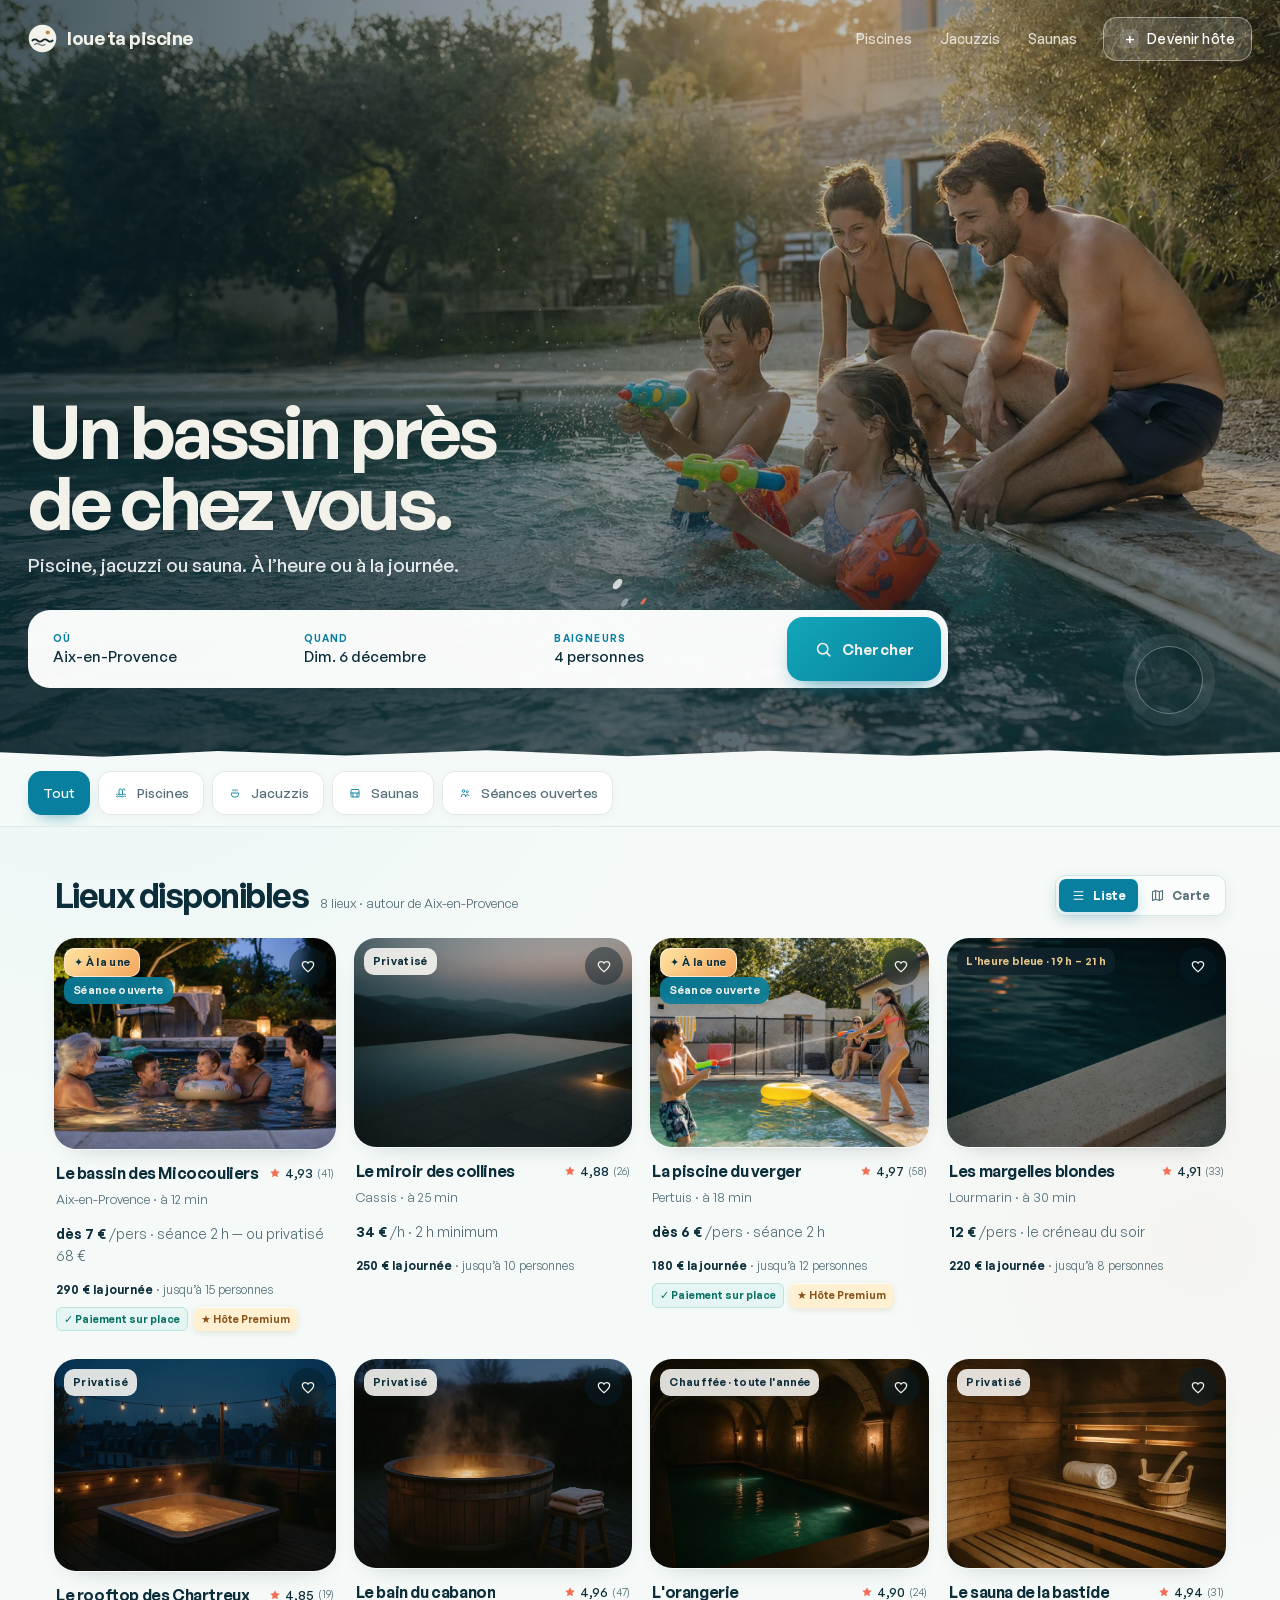
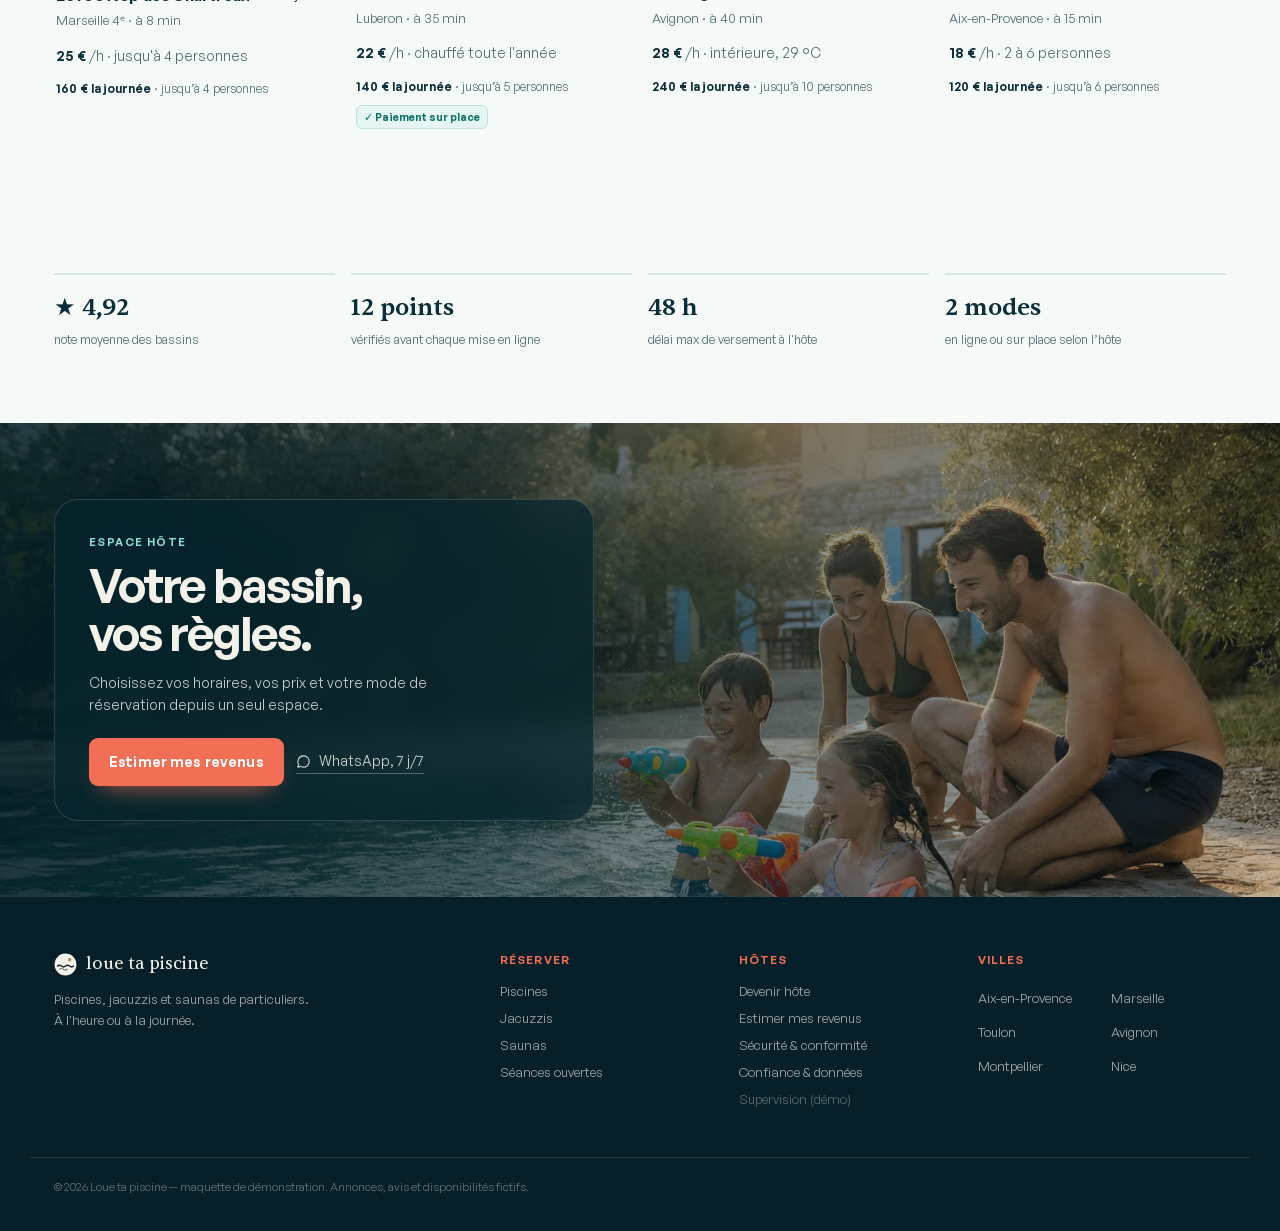
==== commit 31e515c3: "Refondre la recherche et la direction conviviale" ====
--- a/index.html
+++ b/index.html
@@ -281,22 +281,49 @@
   </div>
 </header>
 
-<div class="hero">
+<div class="hero" id="recherche">
   <img class="bg" src="img/famille-hero-v2.webp" alt="Une famille joue dans une piscine privée sous le soleil de fin de journée" fetchpriority="high" width="1536" height="1024">
   <div class="veil"></div>
   <div class="h-content">
     <h1>Un bassin près de chez vous.</h1>
     <p class="sub">Piscine, jacuzzi ou sauna. À l’heure ou à la journée.</p>
-    <div class="search" role="search" aria-label="Rechercher un bassin">
-      <button class="field" type="button"><span class="f-label">Où</span><span class="f-val">Aix-en-Provence</span></button>
-      <button class="field" type="button"><span class="f-label">Quand</span><span class="f-val">Samedi 25 juillet</span></button>
-      <button class="field" type="button"><span class="f-label">Baigneurs</span><span class="f-val">4 personnes</span></button>
-      <button class="go" type="button">Chercher</button>
+    <div class="search-shell" id="search-shell">
+      <div class="search" role="search" aria-label="Rechercher un lieu">
+        <button class="field" id="location-trigger" type="button" aria-expanded="false" aria-controls="location-popover"><span class="f-label">Où</span><span class="f-val" id="location-value">Aix-en-Provence</span></button>
+        <button class="field" id="date-trigger" type="button" aria-expanded="false" aria-controls="date-popover"><span class="f-label">Quand</span><span class="f-val" id="date-value">Samedi 25 juillet</span></button>
+        <button class="field" id="guest-trigger" type="button" aria-expanded="false" aria-controls="guest-popover"><span class="f-label">Baigneurs</span><span class="f-val" id="guest-value">4 personnes</span></button>
+        <button class="go" id="search-submit" type="button"><svg viewBox="0 0 24 24" fill="none" stroke="currentColor" stroke-width="2" aria-hidden="true"><circle cx="11" cy="11" r="6.5"/><path d="m16 16 4 4" stroke-linecap="round"/></svg><span>Chercher</span></button>
+      </div>
+
+      <div class="search-popover location-popover" id="location-popover" hidden>
+        <div class="pop-head"><b>Choisir une destination</b><button class="pop-close" type="button" data-close-search aria-label="Fermer">×</button></div>
+        <label class="place-input"><svg viewBox="0 0 24 24" fill="none" stroke="currentColor" stroke-width="2" aria-hidden="true"><circle cx="11" cy="11" r="6.5"/><path d="m16 16 4 4" stroke-linecap="round"/></svg><input id="place-input" type="search" placeholder="Ville, village ou code postal" autocomplete="off" aria-autocomplete="list" aria-controls="place-results"></label>
+        <p class="place-help" id="place-help">Toutes les communes de France, même les villages.</p>
+        <div class="place-results" id="place-results" role="listbox" aria-label="Destinations suggérées">
+          <button class="place-option" type="button" role="option" data-name="Aix-en-Provence" data-postcode="13100"><span class="place-mark">A</span><span class="place-copy"><b>Aix-en-Provence</b><small>Bouches-du-Rhône · 13100</small></span></button>
+          <button class="place-option" type="button" role="option" data-name="Marseille" data-postcode="13001"><span class="place-mark">M</span><span class="place-copy"><b>Marseille</b><small>Bouches-du-Rhône · 13001</small></span></button>
+          <button class="place-option" type="button" role="option" data-name="Lyon" data-postcode="69001"><span class="place-mark">L</span><span class="place-copy"><b>Lyon</b><small>Rhône · 69001</small></span></button>
+          <button class="place-option" type="button" role="option" data-name="Nice" data-postcode="06000"><span class="place-mark">N</span><span class="place-copy"><b>Nice</b><small>Alpes-Maritimes · 06000</small></span></button>
+        </div>
+      </div>
+
+      <div class="search-popover date-popover" id="date-popover" hidden>
+        <div class="pop-head"><b>Choisir une date</b><button class="pop-close" type="button" data-close-search aria-label="Fermer">×</button></div>
+        <div class="date-quick" aria-label="Dates rapides"><button type="button" data-date-quick="today">Aujourd’hui</button><button type="button" data-date-quick="tomorrow">Demain</button><button type="button" data-date-quick="weekend">Ce week-end</button></div>
+        <div class="cal-head"><button class="cal-nav" id="cal-prev" type="button" aria-label="Mois précédent">‹</button><b id="cal-title"></b><button class="cal-nav" id="cal-next" type="button" aria-label="Mois suivant">›</button></div>
+        <div class="cal-grid" id="calendar-grid" role="grid" aria-label="Calendrier"></div>
+      </div>
+
+      <div class="search-popover guest-popover" id="guest-popover" hidden>
+        <div class="pop-head"><b>Nombre de baigneurs</b><button class="pop-close" type="button" data-close-search aria-label="Fermer">×</button></div>
+        <div class="guest-row"><span class="guest-copy"><b>Baigneurs</b><small>Capacité vérifiée sur chaque annonce</small></span><span class="guest-step"><button id="guest-minus" type="button" aria-label="Retirer une personne">−</button><b id="guest-count">4</b><button id="guest-plus" type="button" aria-label="Ajouter une personne">+</button></span></div>
+      </div>
     </div>
   </div>
 </div>
-
-<div class="chipbar" aria-label="Catégories">
+<div class="search-toast" id="search-toast" role="status" aria-live="polite"></div>
+
+<div class="chipbar" aria-label="Type de lieu">
   <div class="c-inner" role="tablist">
     <button class="chip active" data-filter="all" role="tab" aria-selected="true">Tout</button>
     <button class="chip" data-filter="piscine" role="tab" aria-selected="false">
@@ -444,7 +471,7 @@
       </a>
 
     </div>
-    <div class="map-panel" id="map-panel" hidden aria-label="Carte des lieux disponibles">
+    <div class="map-panel" id="map-panel" data-location="Aix-en-Provence" hidden aria-label="Carte des lieux disponibles">
       <button class="map-pin active" type="button" data-card="0" style="left:43%;top:38%">7 €</button>
       <button class="map-pin" type="button" data-card="1" style="left:72%;top:61%">34 €</button>
       <button class="map-pin" type="button" data-card="2" style="left:31%;top:67%">6 €</button>
@@ -454,27 +481,6 @@
       <button class="map-pin" type="button" data-card="6" style="left:52%;top:75%">28 €</button>
       <button class="map-pin" type="button" data-card="7" style="left:66%;top:82%">18 €</button>
       <a class="map-preview" id="map-preview" href="fiche.html"><img id="map-preview-img" src="img/famille-bleue-v2.webp" alt=""><span class="map-preview-copy"><b id="map-preview-title">Le bassin des Micocouliers</b><span id="map-preview-place">Aix-en-Provence · à 12 min</span><strong id="map-preview-price">dès 7 € /pers</strong></span></a>
-    </div>
-  </div>
-</section>
-
-<section class="w-sec" id="creneaux">
-  <div class="wrap">
-    <h2 class="reveal">Privatisez. Ou partagez la séance, et divisez le prix.</h2>
-    <p class="w-intro reveal">Choisissez un créneau, le nombre de personnes et le mode de réservation.</p>
-    <div class="widget reveal" id="widget">
-      <div class="w-left">
-        <div class="w-head"><h3 class="w-title">Le bassin des Micocouliers — 10 × 5 m</h3><span class="w-tag">Chauffée</span></div>
-        <p class="w-loc">Aix-en-Provence · hôte vérifié · règlement affiché avant paiement</p>
-        <div class="day-tabs" role="tablist">
-          <button class="day-tab active" data-day="0" role="tab" aria-selected="true">Sam 25 juil.</button>
-          <button class="day-tab" data-day="1" role="tab" aria-selected="false">Dim 26 juil.</button>
-        </div>
-        <div class="slots" id="slots"></div>
-      </div>
-      <div class="w-right" id="recap" aria-live="polite">
-        <p class="r-empty">Choisissez un créneau.<br>Le prix est tout compris, avant de payer.</p>
-      </div>
     </div>
   </div>
 </section>
@@ -511,19 +517,17 @@
   <img class="bg" src="img/famille-hero-v2.webp" alt="" loading="lazy" width="1536" height="1024">
   <div class="h-veil"></div>
   <div class="h-inner2">
-    <h2 class="reveal">Vous avez un bassin&nbsp;?</h2>
-    <ul class="reveal">
-      <li>Vos prix, vos horaires, vos règles — modifiables à tout moment.</li>
-      <li>Privatisation, séance ouverte, ou les deux.</li>
-      <li>Versement automatique sous 48 h après chaque séance.</li>
-      <li>Baigneurs identifiés, caution par empreinte bancaire.</li>
-    </ul>
-    <div class="reveal">
-      <a class="btn btn-bassin" href="hote.html">Estimer mes revenus</a>
+    <div class="host-panel reveal">
+      <span class="host-kicker">Espace hôte</span>
+      <h2>Votre bassin, vos règles.</h2>
+      <p>Choisissez vos horaires, vos prix et votre mode de réservation depuis un seul espace.</p>
+      <div class="host-actions">
+        <a class="btn btn-bassin" href="hote.html">Estimer mes revenus</a>
       <a class="wa" href="#">
         <svg width="15" height="15" viewBox="0 0 24 24" fill="none" stroke="currentColor" stroke-width="1.8" aria-hidden="true"><path d="M12 3a9 9 0 0 0-7.8 13.5L3 21l4.7-1.2A9 9 0 1 0 12 3z" stroke-linejoin="round"/></svg>
         WhatsApp, 7 j/7
       </a>
+      </div>
     </div>
   </div>
 </section>
@@ -545,7 +549,7 @@
     </div>
     <div>
       <h3>Réserver</h3>
-      <a href="piscines.html">Piscines</a><a href="jacuzzis.html">Jacuzzis</a><a href="saunas.html">Saunas</a><a href="#creneaux">Séances ouvertes</a>
+      <a href="piscines.html">Piscines</a><a href="jacuzzis.html">Jacuzzis</a><a href="saunas.html">Saunas</a><a href="index.html?type=ouverte#annonces">Séances ouvertes</a>
     </div>
     <div>
       <h3>Hôtes</h3>
@@ -596,6 +600,8 @@
   var countEl = document.getElementById('result-count');
   var cards = Array.prototype.slice.call(document.querySelectorAll('#grid .card'));
   var pins = Array.prototype.slice.call(document.querySelectorAll('.map-pin'));
+  var selectedPlaceName = 'Aix-en-Provence';
+  var activeFilter = 'all';
 
   function setFilter(filter){
     var visible = 0;
@@ -605,7 +611,8 @@
       pins[index].classList.toggle('is-hidden', !show);
       if(show) visible++;
     });
-    countEl.textContent = visible+' lieu'+(visible > 1 ? 'x' : '')+' · autour d’Aix-en-Provence';
+    countEl.textContent = visible+' lieu'+(visible > 1 ? 'x' : '')+' · autour de '+selectedPlaceName;
+    mapEl.dataset.location = selectedPlaceName;
     var firstPin = pins.find(function(pin){ return !pin.classList.contains('is-hidden'); });
     if(firstPin) firstPin.click();
   }
@@ -614,7 +621,8 @@
     chip.addEventListener('click', function(){
       document.querySelectorAll('.chip').forEach(function(c){ c.classList.remove('active'); c.setAttribute('aria-selected','false'); });
       chip.classList.add('active'); chip.setAttribute('aria-selected','true');
-      setFilter(chip.dataset.filter);
+      activeFilter = chip.dataset.filter;
+      setFilter(activeFilter);
     });
   });
 
@@ -644,123 +652,179 @@
     });
   });
 
-  document.querySelector('.search .go').addEventListener('click', function(){
+  /* Recherche France : communes officielles, calendrier et jauge */
+  var locationTrigger = document.getElementById('location-trigger');
+  var dateTrigger = document.getElementById('date-trigger');
+  var guestTrigger = document.getElementById('guest-trigger');
+  var placeInput = document.getElementById('place-input');
+  var placeResults = document.getElementById('place-results');
+  var placeHelp = document.getElementById('place-help');
+  var locationValue = document.getElementById('location-value');
+  var dateValue = document.getElementById('date-value');
+  var guestValue = document.getElementById('guest-value');
+  var guestCountEl = document.getElementById('guest-count');
+  var calendarEl = document.getElementById('calendar-grid');
+  var calTitle = document.getElementById('cal-title');
+  var toastEl = document.getElementById('search-toast');
+  var guests = 4;
+  var today = new Date(); today.setHours(0,0,0,0);
+  var selectedDate = new Date(today);
+  var calendarCursor = new Date(today.getFullYear(),today.getMonth(),1);
+  var searchTimer = null;
+  var requestController = null;
+  var toastTimer = null;
+  var fallbackPlaces = [
+    {nom:'Aix-en-Provence',codesPostaux:['13100'],departement:{nom:'Bouches-du-Rhône'}},
+    {nom:'Marseille',codesPostaux:['13001'],departement:{nom:'Bouches-du-Rhône'}},
+    {nom:'Lyon',codesPostaux:['69001'],departement:{nom:'Rhône'}},
+    {nom:'Nice',codesPostaux:['06000'],departement:{nom:'Alpes-Maritimes'}}
+  ];
+
+  function closeSearchPopovers(){
+    document.querySelectorAll('.search-popover').forEach(function(pop){ pop.hidden = true; });
+    [locationTrigger,dateTrigger,guestTrigger].forEach(function(trigger){ trigger.setAttribute('aria-expanded','false'); });
+    document.body.classList.remove('search-open');
+  }
+
+  function openSearchPopover(trigger, popover){
+    var opening = popover.hidden;
+    closeSearchPopovers();
+    if(opening){ popover.hidden = false; trigger.setAttribute('aria-expanded','true'); document.body.classList.add('search-open'); }
+  }
+
+  locationTrigger.addEventListener('click',function(){
+    openSearchPopover(locationTrigger,document.getElementById('location-popover'));
+    if(locationTrigger.getAttribute('aria-expanded') === 'true') setTimeout(function(){ placeInput.focus(); placeInput.select(); },30);
+  });
+  dateTrigger.addEventListener('click',function(){ openSearchPopover(dateTrigger,document.getElementById('date-popover')); });
+  guestTrigger.addEventListener('click',function(){ openSearchPopover(guestTrigger,document.getElementById('guest-popover')); });
+  document.querySelectorAll('[data-close-search]').forEach(function(button){ button.addEventListener('click',closeSearchPopovers); });
+
+  function makePlaceOption(place){
+    var button = document.createElement('button'); button.type = 'button'; button.className = 'place-option'; button.setAttribute('role','option');
+    button.dataset.name = place.nom; button.dataset.postcode = (place.codesPostaux && place.codesPostaux[0]) || '';
+    var mark = document.createElement('span'); mark.className = 'place-mark'; mark.textContent = place.nom.slice(0,1).toUpperCase();
+    var copy = document.createElement('span'); copy.className = 'place-copy';
+    var name = document.createElement('b'); name.textContent = place.nom;
+    var detail = document.createElement('small'); detail.textContent = ((place.departement && place.departement.nom) || 'France') + (button.dataset.postcode ? ' · '+button.dataset.postcode : '');
+    copy.appendChild(name); copy.appendChild(detail); button.appendChild(mark); button.appendChild(copy); return button;
+  }
+
+  function renderPlaces(places){
+    placeResults.innerHTML = '';
+    if(!places.length){
+      var empty = document.createElement('p'); empty.className = 'place-help'; empty.textContent = 'Aucune commune trouvée. Essayez un autre nom ou un code postal.'; placeResults.appendChild(empty); return;
+    }
+    places.slice(0,8).forEach(function(place){ placeResults.appendChild(makePlaceOption(place)); });
+  }
+
+  placeInput.addEventListener('input',function(){
+    clearTimeout(searchTimer);
+    var query = placeInput.value.trim();
+    if(query.length < 2){ placeHelp.textContent = query.length ? 'Saisissez au moins 2 caractères.' : 'Toutes les communes de France, même les villages.'; renderPlaces(fallbackPlaces); return; }
+    placeHelp.textContent = 'Recherche dans les communes françaises…';
+    searchTimer = setTimeout(function(){
+      if(requestController) requestController.abort();
+      requestController = new AbortController();
+      var isPostcode = /^\d{5}$/.test(query);
+      var endpoint = 'https://geo.api.gouv.fr/communes?'+(isPostcode ? 'codePostal=' : 'nom=')+encodeURIComponent(query)+'&fields=nom,codesPostaux,departement&format=json&boost=population&limit=8';
+      fetch(endpoint,{signal:requestController.signal}).then(function(response){ if(!response.ok) throw new Error('API'); return response.json(); }).then(function(places){
+        placeHelp.textContent = places.length ? places.length+' destination'+(places.length>1?'s':'')+' trouvée'+(places.length>1?'s':'') : 'Aucun résultat';
+        renderPlaces(places);
+      }).catch(function(error){
+        if(error.name === 'AbortError') return;
+        placeHelp.textContent = 'Recherche momentanément indisponible. Essayez une destination proposée.';
+        renderPlaces(fallbackPlaces);
+      });
+    },280);
+  });
+
+  placeResults.addEventListener('click',function(event){
+    var option = event.target.closest('.place-option'); if(!option) return;
+    selectedPlaceName = option.dataset.name;
+    locationValue.textContent = selectedPlaceName;
+    placeInput.value = selectedPlaceName;
+    closeSearchPopovers();
+  });
+
+  function sameDay(a,b){ return a.getFullYear()===b.getFullYear() && a.getMonth()===b.getMonth() && a.getDate()===b.getDate(); }
+  function formatDate(date){ return new Intl.DateTimeFormat('fr-FR',{weekday:'short',day:'numeric',month:'long'}).format(date).replace(/^./,function(c){return c.toUpperCase();}); }
+  function isoDate(date){ return date.getFullYear()+'-'+String(date.getMonth()+1).padStart(2,'0')+'-'+String(date.getDate()).padStart(2,'0'); }
+  function chooseDate(date){
+    selectedDate = new Date(date); selectedDate.setHours(0,0,0,0);
+    dateValue.textContent = formatDate(selectedDate);
+    calendarCursor = new Date(selectedDate.getFullYear(),selectedDate.getMonth(),1);
+    renderCalendar(); closeSearchPopovers();
+  }
+
+  function renderCalendar(){
+    calendarEl.innerHTML = '';
+    calTitle.textContent = new Intl.DateTimeFormat('fr-FR',{month:'long',year:'numeric'}).format(calendarCursor);
+    ['L','M','M','J','V','S','D'].forEach(function(label){ var d=document.createElement('span');d.className='dow';d.textContent=label;calendarEl.appendChild(d); });
+    var first = new Date(calendarCursor.getFullYear(),calendarCursor.getMonth(),1);
+    var offset = (first.getDay()+6)%7;
+    for(var blank=0;blank<offset;blank++){ calendarEl.appendChild(document.createElement('span')); }
+    var days = new Date(calendarCursor.getFullYear(),calendarCursor.getMonth()+1,0).getDate();
+    var maxDate = new Date(today); maxDate.setFullYear(maxDate.getFullYear()+1);
+    for(var day=1;day<=days;day++){
+      (function(){
+        var date = new Date(calendarCursor.getFullYear(),calendarCursor.getMonth(),day);
+        var button = document.createElement('button'); button.type='button'; button.className='cal-day'; button.textContent=day;
+        button.disabled = date < today || date > maxDate;
+        if(sameDay(date,today)) button.classList.add('today');
+        if(sameDay(date,selectedDate)) button.classList.add('selected');
+        button.setAttribute('aria-label',new Intl.DateTimeFormat('fr-FR',{dateStyle:'full'}).format(date));
+        button.addEventListener('click',function(){ chooseDate(date); }); calendarEl.appendChild(button);
+      })();
+    }
+    var minCursor = new Date(today.getFullYear(),today.getMonth(),1);
+    var maxCursor = new Date(today.getFullYear()+1,today.getMonth(),1);
+    document.getElementById('cal-prev').disabled = calendarCursor <= minCursor;
+    document.getElementById('cal-next').disabled = calendarCursor >= maxCursor;
+  }
+
+  document.getElementById('cal-prev').addEventListener('click',function(){ if(this.disabled)return;calendarCursor=new Date(calendarCursor.getFullYear(),calendarCursor.getMonth()-1,1);renderCalendar(); });
+  document.getElementById('cal-next').addEventListener('click',function(){ if(this.disabled)return;calendarCursor=new Date(calendarCursor.getFullYear(),calendarCursor.getMonth()+1,1);renderCalendar(); });
+  document.querySelectorAll('[data-date-quick]').forEach(function(button){ button.addEventListener('click',function(){
+    var date = new Date(today);
+    if(button.dataset.dateQuick==='tomorrow') date.setDate(date.getDate()+1);
+    if(button.dataset.dateQuick==='weekend'){ var untilSaturday=(6-date.getDay()+7)%7;date.setDate(date.getDate()+untilSaturday); }
+    chooseDate(date);
+  }); });
+
+  function updateGuests(next){ guests=Math.max(1,Math.min(30,next));guestCountEl.textContent=guests;guestValue.textContent=guests+' personne'+(guests>1?'s':'');document.getElementById('guest-minus').disabled=guests===1;document.getElementById('guest-plus').disabled=guests===30; }
+  document.getElementById('guest-minus').addEventListener('click',function(){updateGuests(guests-1);});
+  document.getElementById('guest-plus').addEventListener('click',function(){updateGuests(guests+1);});
+
+  function showSearchToast(){
+    toastEl.textContent = selectedPlaceName+' · '+formatDate(selectedDate)+' · '+guests+' baigneur'+(guests>1?'s':'');
+    toastEl.classList.add('show'); clearTimeout(toastTimer); toastTimer=setTimeout(function(){toastEl.classList.remove('show');},2800);
+  }
+
+  document.getElementById('search-submit').addEventListener('click',function(){
+    closeSearchPopovers(); setFilter(activeFilter); showSearchToast();
+    var params = new URLSearchParams(); params.set('ville',selectedPlaceName); params.set('date',isoDate(selectedDate)); params.set('baigneurs',guests);
+    if(activeFilter!=='all') params.set('type',activeFilter);
+    history.replaceState(null,'',location.pathname+'?'+params.toString()+'#annonces');
     document.getElementById('annonces').scrollIntoView({behavior:'smooth',block:'start'});
   });
 
-  /* ===== Widget créneaux ===== */
-  var DAYS = [
-    [
-      {t:'9 h – 11 h',  regime:'open', cap:12, booked:4,  priceP:8,  pricePriv:68},
-      {t:'11 h – 13 h', regime:'open', cap:12, booked:12, priceP:8,  pricePriv:68},
-      {buffer:true},
-      {t:'13 h 30 – 16 h 30', regime:'priv'},
-      {buffer:true},
-      {t:'17 h – 19 h', regime:'open', cap:12, booked:0,  priceP:8,  pricePriv:68},
-      {t:'19 h 30 – 21 h 30 · l’heure bleue', regime:'open', cap:10, booked:6, priceP:12, pricePriv:105}
-    ],
-    [
-      {t:'9 h – 11 h',  regime:'open', cap:12, booked:2,  priceP:8,  pricePriv:68},
-      {t:'11 h – 13 h', regime:'open', cap:12, booked:5,  priceP:8,  pricePriv:68},
-      {buffer:true},
-      {t:'14 h – 18 h · demi-journée', regime:'priv'},
-      {buffer:true},
-      {t:'19 h 30 – 21 h 30 · l’heure bleue', regime:'open', cap:10, booked:0, priceP:12, pricePriv:105}
-    ]
-  ];
-  var state = {day:0, slot:null, persons:2, privatise:false};
-  var slotsEl = document.getElementById('slots');
-  var recapEl = document.getElementById('recap');
-
-  function euro(n){ return n.toFixed(2).replace('.', ',').replace(',00','') + ' €'; }
-
-  function renderSlots(){
-    slotsEl.innerHTML = '';
-    DAYS[state.day].forEach(function(s, i){
-      if(s.buffer){
-        var b = document.createElement('div');
-        b.className = 'buffer-row'; b.textContent = 'rotation · 30 min';
-        slotsEl.appendChild(b); return;
-      }
-      var btn = document.createElement('button');
-      btn.className = 'slot' + (state.slot === i ? ' selected' : '');
-      btn.type = 'button';
-      var left = s.cap - s.booked;
-      if(s.regime === 'priv'){
-        btn.disabled = true;
-        btn.innerHTML = '<span class="s-time">'+s.t+'</span><span class="s-info">Réservé — un seul groupe</span><span class="s-tag tag-priv">Privatisé</span>';
-      } else if(left <= 0){
-        btn.disabled = true;
-        btn.innerHTML = '<span class="s-time">'+s.t+'</span><span class="s-info"><i class="gauge"><b style="width:100%"></b></i>'+s.cap+' baigneurs</span><span class="s-tag tag-full">Complet</span>';
-      } else {
-        var fill = Math.round(s.booked / s.cap * 100);
-        btn.innerHTML = '<span class="s-time">'+s.t+'</span><span class="s-info"><i class="gauge"><b style="width:'+fill+'%"></b></i>'+left+' place'+(left>1?'s':'')+'</span><span class="s-price">'+euro(s.priceP)+'<small>/pers</small></span><span class="s-tag tag-open">Séance ouverte</span>';
-        btn.addEventListener('click', function(){
-          state.slot = i; state.privatise = false;
-          var cs = DAYS[state.day][i];
-          if(state.persons > cs.cap - cs.booked) state.persons = cs.cap - cs.booked;
-          render();
-        });
-      }
-      slotsEl.appendChild(btn);
-    });
-  }
-
-  function renderRecap(){
-    if(state.slot === null){
-      recapEl.innerHTML = '<p class="r-empty">Choisissez un créneau.<br>Le prix est tout compris, avant de payer.</p>';
-      return;
-    }
-    var s = DAYS[state.day][state.slot];
-    var left = s.cap - s.booked;
-    var canPriv = s.booked === 0;
-    var total = state.privatise ? s.pricePriv : s.priceP * state.persons;
-    recapEl.innerHTML =
-      '<p class="r-lbl">Votre séance</p>'+
-      '<p class="r-time">'+s.t+'</p>'+
-      '<p class="r-note">'+(state.privatise
-        ? 'Privatisé : vous serez les seuls, jusqu’à '+s.cap+' baigneurs.'
-        : 'Séance ouverte — jusqu’à '+s.cap+' baigneurs au total.')+'</p>'+
-      '<div class="persons"><span class="p-lbl">Baigneurs</span>'+
-        '<div class="stepper">'+
-          '<button type="button" id="p-minus" aria-label="Moins de baigneurs"'+(state.persons<=1?' disabled':'')+'>−</button>'+
-          '<span class="p-num">'+state.persons+'</span>'+
-          '<button type="button" id="p-plus" aria-label="Plus de baigneurs"'+((state.privatise ? state.persons>=s.cap : state.persons>=left)?' disabled':'')+'>+</button>'+
-        '</div></div>'+
-      '<div class="privat'+(canPriv?'':' off')+'">'+
-        '<input type="checkbox" id="privcheck"'+(state.privatise?' checked':'')+(canPriv?'':' disabled')+'>'+
-        '<label for="privcheck"><b>Privatiser — '+euro(s.pricePriv)+'</b>'+
-        '<small>'+(canPriv ? 'Possible tant que personne n’a réservé.' : s.booked+' baigneur'+(s.booked>1?'s ont':' a')+' déjà réservé cette séance.')+'</small></label>'+
-      '</div>'+
-      '<div class="total">'+
-        '<div class="t-row"><span>'+(state.privatise ? 'Privatisation' : state.persons+' × '+euro(s.priceP))+'</span><span class="amt">'+euro(total)+'</span></div>'+
-        '<div class="t-row"><span>Frais de service</span><span class="amt">inclus</span></div>'+
-        '<div class="t-row grand"><span>Total</span><span class="amt">'+euro(total)+'</span></div>'+
-        '<a class="btn btn-encre" href="fiche.html" style="display:flex">Réserver</a>'+
-        '<p class="t-small">Annulation gratuite jusqu’à 48 h avant. Rien à payer sur place.</p>'+
-      '</div>';
-    var minus = document.getElementById('p-minus'), plus = document.getElementById('p-plus');
-    if(minus) minus.addEventListener('click', function(){ if(state.persons>1){ state.persons--; renderRecap(); } });
-    if(plus) plus.addEventListener('click', function(){
-      var max = state.privatise ? s.cap : left;
-      if(state.persons < max){ state.persons++; renderRecap(); }
-    });
-    var pc = document.getElementById('privcheck');
-    if(pc && canPriv) pc.addEventListener('change', function(){ state.privatise = pc.checked; renderRecap(); });
-  }
-
-  function render(){ renderSlots(); renderRecap(); }
-
-  document.querySelectorAll('.day-tab').forEach(function(tab){
-    tab.addEventListener('click', function(){
-      document.querySelectorAll('.day-tab').forEach(function(t){ t.classList.remove('active'); t.setAttribute('aria-selected','false'); });
-      tab.classList.add('active'); tab.setAttribute('aria-selected','true');
-      state.day = parseInt(tab.dataset.day,10); state.slot = null; state.privatise = false;
-      render();
-    });
-  });
-
-  render();
+  document.addEventListener('click',function(event){ if(!event.target.closest('#search-shell')) closeSearchPopovers(); });
+  document.addEventListener('keydown',function(event){ if(event.key==='Escape') closeSearchPopovers(); });
+  dateValue.textContent = formatDate(selectedDate); renderCalendar(); updateGuests(guests);
+  var initialParams = new URLSearchParams(location.search);
+  if(initialParams.get('ville')){ selectedPlaceName=initialParams.get('ville').slice(0,80);locationValue.textContent=selectedPlaceName;placeInput.value=selectedPlaceName; }
+  if(/^\d{4}-\d{2}-\d{2}$/.test(initialParams.get('date')||'')){
+    var initialDate = new Date(initialParams.get('date')+'T12:00:00');
+    if(!isNaN(initialDate.getTime()) && initialDate>=today){selectedDate=initialDate;dateValue.textContent=formatDate(selectedDate);calendarCursor=new Date(selectedDate.getFullYear(),selectedDate.getMonth(),1);renderCalendar();}
+  }
+  if(/^\d{1,2}$/.test(initialParams.get('baigneurs')||'')) updateGuests(parseInt(initialParams.get('baigneurs'),10));
+  var initialType = initialParams.get('type');
+  if(['piscine','spa','sauna','ouverte'].indexOf(initialType)===-1) initialType=null;
+  var initialChip = initialType && document.querySelector('.chip[data-filter="'+initialType+'"]');
+  if(initialChip) initialChip.click(); else setFilter(activeFilter);
+  var initialOpen = initialParams.get('open');
+  if(initialOpen==='location'||initialOpen==='date'||initialOpen==='guest') setTimeout(function(){document.getElementById(initialOpen+'-trigger').click();},120);
 
   /* Liens de maquette (#) — neutralisés : pas de saut en haut de page */
   document.addEventListener('click', function(ev){
--- a/css/atmosphere.css
+++ b/css/atmosphere.css
@@ -1,13 +1,19 @@
-/* Convivialité silencieuse : chaleur et mouvement dans la forme, jamais dans l’offre. */
+/* Évasion locale : une DA vive et conviviale, sans modifier l’offre. */
+:root{
+  --encre:#0C2D3A;--encre-2:#071F29;--craie:#F5FAF8;--craie-2:#FFFFFF;
+  --bassin:#087F9E;--bassin-vif:#12A6B8;--solaire:#F26E55;--solaire-ink:#A74432;
+  --brume:#536E77;--line:#D7E5E5;--r:16px;
+  --shadow-1:0 4px 16px rgba(12,45,58,.07);--shadow-2:0 20px 54px rgba(12,45,58,.13)
+}
 body.home-app,
 body.universe,
 body.listing-app,
 body.confirmation-app{
-  background-color:#F4F2EA;
+  background-color:var(--craie);
   background-image:
-    radial-gradient(circle at 12% 8%,rgba(185,138,70,.055) 0 1px,transparent 1.5px),
-    radial-gradient(circle at 88% 22%,rgba(47,93,84,.045) 0 1px,transparent 1.5px);
-  background-size:22px 22px,29px 29px;
+    radial-gradient(circle at 8% 20%,rgba(18,166,184,.055),transparent 24%),
+    radial-gradient(circle at 94% 44%,rgba(242,110,85,.045),transparent 20%);
+  background-size:auto;
 }
 
 .home-app #annonces,
@@ -31,7 +37,7 @@
   pointer-events:none;
 }
 
-.home-app #annonces::before{right:5vw;top:30px}
+.home-app #annonces::before{display:none}
 .universe .u-list::before{right:4vw;top:44px;border-color:color-mix(in srgb,var(--u-accent) 18%,transparent);box-shadow:0 0 0 28px color-mix(in srgb,var(--u-accent) 7%,transparent),0 0 0 57px color-mix(in srgb,var(--u-accent) 3%,transparent)}
 .listing-app main.wrap::before{left:-55px;top:520px}
 
@@ -49,15 +55,84 @@
   box-shadow:0 0 0 12px rgba(242,241,234,.08);
   pointer-events:none;
 }
+.home-app .hero::before{content:"";position:absolute;z-index:3;left:0;right:0;bottom:-1px;height:24px;background:var(--craie);clip-path:polygon(0 64%,8% 82%,17% 58%,27% 77%,38% 55%,49% 80%,60% 57%,71% 78%,82% 55%,91% 78%,100% 62%,100% 100%,0 100%);pointer-events:none}
+
+/* Structure publique : plus lumineuse, plus proche d’une application. */
+.home-app header .h-inner{max-width:1320px;padding:16px 28px}
+.home-app .logo span,.universe .logo span{font-family:var(--sans);font-weight:600;letter-spacing:-.025em}
+.home-app header.solid{background:rgba(245,250,248,.94);box-shadow:0 1px 0 rgba(12,45,58,.08);backdrop-filter:blur(18px) saturate(1.2)}
+.home-app .btn-hote{min-height:44px;padding:10px 16px;border-radius:14px;background:rgba(255,255,255,.14);border:1px solid rgba(255,255,255,.42);color:#fff;box-shadow:0 8px 22px -15px rgba(0,0,0,.5)}
+.home-app .btn-hote::before{content:"+";display:grid;place-items:center;width:19px;height:19px;border-radius:6px;background:rgba(255,255,255,.16);font-size:15px;line-height:1}
+.home-app header.solid .btn-hote{background:var(--bassin);border-color:var(--bassin);color:#fff;box-shadow:0 10px 22px -14px rgba(8,127,158,.85)}
+.home-app .hero{height:min(86vh,760px);min-height:600px;overflow:visible}
+.home-app .hero .veil{background:linear-gradient(90deg,rgba(6,31,40,.74),rgba(6,31,40,.35) 50%,rgba(6,31,40,.12)),linear-gradient(0deg,rgba(6,31,40,.5),transparent 60%)}
+.home-app .hero .h-content{z-index:50;max-width:1320px;padding-inline:28px;padding-bottom:72px}
+.home-app .hero .h-content::before{
+  content:"";position:absolute;left:clamp(520px,48vw,710px);bottom:170px;width:7px;height:12px;
+  border-radius:70% 35% 65% 40%;background:rgba(255,255,255,.76);transform:rotate(28deg);
+  box-shadow:15px 13px 0 -1px rgba(255,255,255,.42),31px 3px 0 -2px var(--solaire);pointer-events:none
+}
+.home-app .hero h1,.universe .u-hero h1{font-family:var(--sans);font-weight:600;letter-spacing:-.055em;line-height:.96}
+.home-app .hero h1{font-size:clamp(42px,5.8vw,74px);max-width:11ch;margin-bottom:14px;text-shadow:0 5px 28px rgba(3,23,31,.25)}
+.home-app .hero .sub{font-size:clamp(16px,1.6vw,19px);font-weight:500;color:rgba(255,255,255,.88);margin-bottom:30px}
+.home-app h2,.universe .u-head h2,.listing-app h1,.listing-app h2{font-family:var(--sans)!important;font-weight:600!important;letter-spacing:-.045em!important}
+
+/* Recherche principale */
+.home-app .search-shell{position:relative;width:min(920px,100%)}
+.home-app .search{max-width:none;padding:7px;gap:2px;border-radius:22px;background:rgba(255,255,255,.97);box-shadow:0 22px 48px rgba(5,32,41,.28);overflow:visible}
+.home-app .search .field{position:relative;padding:12px 18px;border:0!important;border-radius:15px;min-height:64px}
+.home-app .search .field:hover,.home-app .search .field[aria-expanded="true"]{background:#EAF6F6}
+.home-app .search .field[aria-expanded="true"]{box-shadow:inset 0 0 0 2px rgba(8,127,158,.25)}
+.home-app .search .f-label{color:var(--bassin);font-size:10px;letter-spacing:.12em}
+.home-app .search .f-val{font-weight:500;font-size:15px}
+.home-app .search .go{display:inline-flex;align-items:center;justify-content:center;gap:9px;min-width:154px;border-radius:16px;padding:0 22px;background:linear-gradient(135deg,var(--bassin-vif),var(--bassin));box-shadow:0 12px 24px -13px rgba(8,127,158,.9);transition:transform .18s var(--eo),box-shadow .18s var(--eo)}
+.home-app .search .go:hover{transform:translateY(-1px);box-shadow:0 16px 28px -13px rgba(8,127,158,.9)}
+.home-app .search .go svg{width:19px;height:19px}
+.home-app .search-popover{position:absolute;z-index:70;top:auto;bottom:calc(100% + 12px);left:0;width:min(480px,calc(100vw - 32px));padding:18px;border:1px solid rgba(12,45,58,.1);border-radius:20px;background:#fff;color:var(--encre);box-shadow:0 24px 60px rgba(6,35,44,.24);text-align:left}
+.home-app .search-popover[hidden]{display:none}
+.home-app .search-popover.date-popover{left:22%;width:min(470px,calc(100vw - 32px))}
+.home-app .search-popover.guest-popover{left:auto;right:130px;width:min(330px,calc(100vw - 32px))}
+.home-app .pop-head{display:flex;align-items:center;justify-content:space-between;gap:12px;margin-bottom:14px}
+.home-app .pop-head b{font-size:16px}
+.home-app .pop-close{width:34px;height:34px;border:0;border-radius:10px;background:#EFF6F5;color:var(--encre);font-size:18px}
+.home-app .place-input{display:flex;align-items:center;gap:10px;padding:0 13px;border:1px solid var(--line);border-radius:13px;background:#F8FBFA}
+.home-app .place-input:focus-within{border-color:var(--bassin);box-shadow:0 0 0 3px rgba(8,127,158,.1)}
+.home-app .place-input svg{width:18px;color:var(--bassin);flex:none}
+.home-app .place-input input{width:100%;min-height:48px;border:0;outline:0;background:transparent;color:var(--encre);font:500 15px var(--sans)}
+.home-app .place-help{margin:10px 2px 7px;color:var(--brume);font-size:11.5px}
+.home-app .place-results{display:flex;flex-direction:column;gap:4px;max-height:286px;overflow:auto}
+.home-app .place-option{display:flex;align-items:center;gap:11px;width:100%;padding:10px;border:0;border-radius:12px;background:transparent;color:var(--encre);text-align:left}
+.home-app .place-option:hover,.home-app .place-option.active{background:#EAF6F6}
+.home-app .place-mark{display:grid;place-items:center;width:36px;height:36px;border-radius:11px;background:#DDF1F1;color:var(--bassin);font-weight:600;flex:none}
+.home-app .place-copy b,.home-app .place-copy small{display:block}.home-app .place-copy b{font-size:13.5px}.home-app .place-copy small{color:var(--brume);font-size:11px;margin-top:1px}
+.home-app .date-quick{display:flex;gap:7px;overflow-x:auto;margin-bottom:14px;scrollbar-width:none}
+.home-app .date-quick button{border:1px solid var(--line);border-radius:11px;background:#fff;color:var(--encre);padding:8px 11px;white-space:nowrap;font-size:12px;font-weight:600}
+.home-app .date-quick button:hover{border-color:var(--bassin);color:var(--bassin)}
+.home-app .cal-head{display:flex;align-items:center;justify-content:space-between;margin-bottom:12px}
+.home-app .cal-head b{text-transform:capitalize;font-size:14px}
+.home-app .cal-nav{width:36px;height:36px;border:0;border-radius:11px;background:#EFF6F5;color:var(--encre);font-size:18px}
+.home-app .cal-grid{display:grid;grid-template-columns:repeat(7,1fr);gap:5px}
+.home-app .cal-grid .dow{text-align:center;color:var(--brume);font-size:10px;text-transform:uppercase;padding-bottom:4px}
+.home-app .cal-day{aspect-ratio:1;border:0;border-radius:11px;background:transparent;color:var(--encre);font-weight:500;font-size:12px}
+.home-app .cal-day:hover:not(:disabled){background:#DDF1F1;color:var(--bassin)}
+.home-app .cal-day.today{box-shadow:inset 0 0 0 1px var(--bassin)}
+.home-app .cal-day.selected{background:var(--bassin);color:#fff;box-shadow:0 7px 16px -8px rgba(8,127,158,.8)}
+.home-app .cal-day:disabled{color:#BBC8CB;cursor:default}
+.home-app .guest-row{display:flex;align-items:center;gap:16px;padding:12px 2px}
+.home-app .guest-row+.guest-row{border-top:1px solid var(--line)}
+.home-app .guest-copy{flex:1}.home-app .guest-copy b,.home-app .guest-copy small{display:block}.home-app .guest-copy small{color:var(--brume);font-size:11px;margin-top:2px}
+.home-app .guest-step{display:flex;align-items:center;gap:13px}.home-app .guest-step button{width:38px;height:38px;border:1px solid var(--line);border-radius:12px;background:#fff;color:var(--bassin);font-size:18px}.home-app .guest-step b{min-width:18px;text-align:center}
+.home-app .search-toast{position:fixed;left:50%;bottom:24px;z-index:120;transform:translate(-50%,20px);opacity:0;pointer-events:none;padding:12px 17px;border-radius:14px;background:var(--encre);color:#fff;font-size:13px;font-weight:600;box-shadow:0 16px 36px rgba(5,31,40,.26);transition:.25s var(--eo)}
+.home-app .search-toast.show{opacity:1;transform:translate(-50%,0)}
 
 .home-app .card .c-img,
 .universe .u-photo{
-  border-radius:18px 18px 7px 18px;
+  border-radius:22px;
   box-shadow:0 1px 0 rgba(255,255,255,.7),0 10px 28px -20px rgba(16,34,43,.45);
 }
 
 .home-app .card:nth-child(3n+2) .c-img,
-.universe .u-card:nth-child(3n+2) .u-photo{border-radius:18px 7px 18px 18px}
+.universe .u-card:nth-child(3n+2) .u-photo{border-radius:22px}
 
 .home-app .card .c-img img,
 .universe .u-photo img,
@@ -65,23 +140,36 @@
 
 .home-app .card:hover .c-img,
 .universe .u-card:hover .u-photo{box-shadow:0 1px 0 rgba(255,255,255,.8),0 18px 34px -21px rgba(16,34,43,.52)}
-
-.home-app .chipbar{background:rgba(244,242,234,.88);backdrop-filter:blur(18px) saturate(1.15)}
-.home-app .chip{background:rgba(255,255,255,.62)}
-.home-app .chip.active{background:var(--encre)}
-
-.home-app .results-head{align-items:center;margin-bottom:24px}
+.home-app .grid{gap:28px 18px}
+.home-app .card h3{font-family:var(--sans);font-weight:600;letter-spacing:-.025em;font-size:16px}
+.home-app .card .c-body{padding-top:12px}.home-app .card .c-place{margin-top:3px}
+.home-app .card .c-badge{border-radius:10px;padding:5px 9px;box-shadow:0 5px 14px rgba(12,45,58,.1)}
+.home-app .badge-ouverte{background:rgba(8,127,158,.9)}
+.home-app .badge-premium{background:linear-gradient(135deg,#FFE3A2,#F5A75C);color:var(--encre)}
+.home-app .card .fav{width:38px;height:38px;background:rgba(7,31,41,.48);transition:transform .18s var(--eo),background .18s var(--eo)}
+.home-app .card .fav:hover{transform:scale(1.06);background:var(--bassin)}
+.home-app .pay-place{background:#E5F5F3;border-color:#BCE3DF;color:#087164}.home-app .premium-proof{background:#FFF0D2;color:#88521B}
+
+.home-app .chipbar{top:72px;background:rgba(245,250,248,.91);border-color:rgba(12,45,58,.08);backdrop-filter:blur(18px) saturate(1.15)}
+.home-app .chipbar .c-inner{max-width:1320px;padding:11px 28px;gap:8px}
+.home-app .chip{min-height:44px;padding:9px 14px;border-radius:13px;background:#fff;border-color:rgba(12,45,58,.1);box-shadow:0 3px 12px rgba(12,45,58,.035);color:var(--brume)}
+.home-app .chip svg{padding:2px;border-radius:5px;color:var(--bassin)}
+.home-app .chip.active{background:var(--bassin);border-color:var(--bassin);color:#fff;box-shadow:0 9px 20px -12px rgba(8,127,158,.85)}
+.home-app .chip.active svg{color:#fff}
+
+.home-app #annonces{padding-top:48px!important;scroll-margin-top:136px}
+.home-app .results-head{align-items:center;margin-bottom:22px}
 .home-app .results-title{display:flex;align-items:baseline;gap:12px;flex-wrap:wrap}
 .home-app .results-meta{margin:0;color:var(--brume);font-size:13px;font-variant-numeric:tabular-nums}
 .home-app .view-switch{display:inline-flex;padding:3px;border:1px solid var(--line);border-radius:10px;background:rgba(255,255,255,.68);box-shadow:var(--shadow-1)}
 .home-app .view-btn{display:inline-flex;align-items:center;gap:7px;border:0;border-radius:7px;background:transparent;color:var(--brume);font-size:12.5px;font-weight:600;padding:8px 12px;transition:background .18s var(--eo),color .18s var(--eo)}
 .home-app .view-btn svg{width:15px;height:15px}
-.home-app .view-btn.active{background:var(--encre);color:var(--craie);box-shadow:0 4px 12px rgba(16,34,43,.18)}
+.home-app .view-btn.active{background:var(--bassin);color:#fff;box-shadow:0 6px 14px rgba(8,127,158,.2)}
 .home-app #grid[hidden],.home-app .quotes[hidden]{display:none}
 .home-app .proof .stats{margin-bottom:0}
 .home-app .map-panel{position:relative;min-height:570px;border:1px solid rgba(47,93,84,.18);border-radius:22px 22px 8px 22px;overflow:hidden;background-color:#DDE6DD;background-image:linear-gradient(31deg,transparent 47%,rgba(255,255,255,.8) 48% 51%,transparent 52%),linear-gradient(128deg,transparent 43%,rgba(255,255,255,.72) 44% 47%,transparent 48%),radial-gradient(circle at 25% 35%,rgba(47,93,84,.14) 0 7%,transparent 7.5%),radial-gradient(circle at 78% 68%,rgba(47,93,84,.11) 0 11%,transparent 11.5%);box-shadow:inset 0 0 80px rgba(47,93,84,.06)}
 .home-app .map-panel[hidden]{display:none}
-.home-app .map-panel::before{content:"Aix-en-Provence";position:absolute;left:50%;top:48%;transform:translate(-50%,-50%);font-family:var(--serif);font-size:30px;color:rgba(16,34,43,.22);letter-spacing:-.02em}
+.home-app .map-panel::before{content:attr(data-location);position:absolute;left:50%;top:48%;transform:translate(-50%,-50%);font-family:var(--sans);font-weight:600;font-size:30px;color:rgba(12,45,58,.2);letter-spacing:-.035em}
 .home-app .map-pin{position:absolute;transform:translate(-50%,-100%);border:2px solid #fff;border-radius:99px 99px 99px 7px;background:var(--encre);color:#fff;padding:8px 10px;font-size:11.5px;font-weight:700;box-shadow:0 6px 18px rgba(16,34,43,.28);transition:transform .18s var(--eo),background .18s var(--eo);z-index:2}
 .home-app .map-pin:hover,.home-app .map-pin.active{background:var(--bassin);transform:translate(-50%,-100%) scale(1.08)}
 .home-app .map-pin.is-hidden{display:none}
@@ -92,24 +180,53 @@
 .home-app .map-preview-copy span{display:block;color:var(--brume);font-size:12px;margin-top:3px}
 .home-app .map-preview-copy strong{display:block;color:var(--encre);font-size:13px;margin-top:8px}
 
-.home-app .w-sec{
-  background:
-    linear-gradient(135deg,rgba(47,93,84,.045),transparent 42%),
-    rgba(250,249,244,.72);
-}
-
-.home-app .widget,
 .listing-app .book,
 .confirmation-app .card{box-shadow:0 18px 48px -34px rgba(16,34,43,.52),0 1px 0 rgba(255,255,255,.8)}
 
 .universe .u-head{grid-template-columns:1fr;margin-bottom:28px}
 .universe .u-head h2{font-size:clamp(28px,3.4vw,40px)}
 .universe .u-head p{display:none}
-.universe .u-card{background:rgba(255,255,255,.42);border-radius:18px;padding:8px 8px 13px}
+.universe .u-card{background:#fff;border:1px solid rgba(12,45,58,.07);border-radius:22px;padding:8px 8px 13px;box-shadow:var(--shadow-1)}
 .universe .u-body{padding-inline:4px}
-
-.listing-app .gallery{border-radius:22px 22px 8px 22px;box-shadow:0 22px 50px -35px rgba(16,34,43,.6)}
+.universe .u-hero-content{max-width:1320px;padding-inline:28px}
+.universe .u-kicker{color:#9DE7E7}
+.universe .u-search{padding:7px;border-radius:20px;box-shadow:0 20px 46px rgba(4,28,36,.25)}
+.universe .u-search label,.universe .u-search-field{border-radius:13px;padding:10px 15px;color:var(--u-accent)}
+.universe .u-search label+label,.universe .u-search-field+.u-search-field{border-left:1px solid var(--line)}
+.universe .u-search-field:hover{background:color-mix(in srgb,var(--u-soft) 55%,#fff)}
+.universe .u-search>button:last-child{min-height:52px;border-radius:14px;background:var(--u-accent);box-shadow:0 10px 20px -12px color-mix(in srgb,var(--u-accent) 75%,transparent)}
+.universe .u-strip{background:color-mix(in srgb,var(--u-accent) 92%,#0C2D3A)}
+.universe .u-list{padding-top:58px}
+.universe .u-rating{color:var(--u-accent)}
+.universe .u-fav{transition:transform .18s var(--eo),background .18s var(--eo)}
+.universe .u-fav:hover{transform:scale(1.06);background:var(--u-accent)}
+
+.listing-app .gallery{border-radius:22px;box-shadow:0 22px 50px -35px rgba(16,34,43,.6)}
 .listing-app details,.listing-app .host,.listing-app .map{background:rgba(255,255,255,.64);backdrop-filter:blur(8px)}
+.listing-app .book{border-radius:24px;border-color:rgba(12,45,58,.09);box-shadow:0 24px 64px -36px rgba(12,45,58,.42)}
+.listing-app .book .bk-head{padding:22px 22px 0}
+.listing-app .book .bk-price b,.listing-app .t-row.grand .amt,.listing-app .mobile-bookbar b{font-family:var(--sans);font-weight:600;letter-spacing:-.025em}
+.listing-app .book .bk-body{padding:16px 22px 23px}
+.listing-app .format-picks{gap:8px}.listing-app .format-pick{border-radius:14px;background:#F7FBFA;padding:11px 12px}
+.listing-app .format-pick.active{background:#DFF2F2;border-color:var(--bassin);box-shadow:inset 0 0 0 1px var(--bassin)}
+.listing-app .journey-step::before{border-radius:8px}.listing-app .journey-step.done::before{background:var(--bassin)}
+.listing-app .cal-nav button{border-radius:10px;background:#F4F9F8}
+.listing-app .day{border-radius:11px;background:#F7FBFA;padding-block:7px}
+.listing-app .day.active{background:var(--bassin);border-color:var(--bassin);box-shadow:0 8px 18px -11px rgba(8,127,158,.75)}
+.listing-app .slot{border-radius:13px;padding:11px 12px}.listing-app .slot.selected{background:#E7F5F4;box-shadow:inset 4px 0 0 var(--bassin),0 8px 18px -14px rgba(8,127,158,.7)}
+.listing-app .stepper{border-radius:11px}.listing-app .privat,.listing-app .pay-choice,.listing-app .cap-status{border-radius:13px}
+.listing-app .bk-cta{min-height:49px;border-radius:14px;background:linear-gradient(135deg,var(--bassin-vif),var(--bassin));box-shadow:0 12px 24px -13px rgba(8,127,158,.8)}
+.listing-app .mobile-bookbar{background:rgba(245,250,248,.95);border-color:rgba(12,45,58,.1);box-shadow:0 -12px 34px rgba(12,45,58,.08)}
+
+.home-app .hosts .h-veil{background:linear-gradient(90deg,rgba(4,31,40,.88),rgba(4,31,40,.5) 58%,rgba(4,31,40,.2))}
+.home-app .hosts .h-inner2{padding-block:76px}
+.home-app .host-panel{width:min(540px,100%);padding:34px;border:1px solid rgba(255,255,255,.15);border-radius:24px;background:rgba(6,36,45,.72);box-shadow:0 24px 60px rgba(3,24,31,.22);backdrop-filter:blur(16px)}
+.home-app .host-kicker{display:block;margin-bottom:10px;color:#8FE1E4;font-size:11px;font-weight:600;letter-spacing:.13em;text-transform:uppercase}
+.home-app .hosts h2{font-family:var(--sans);font-weight:600;font-size:clamp(31px,4vw,48px);letter-spacing:-.045em;line-height:1;margin:0;max-width:12ch}
+.home-app .host-panel p{margin:15px 0 23px;color:rgba(255,255,255,.76);font-size:14px;max-width:42ch}
+.home-app .host-actions{display:flex;align-items:center;gap:12px;flex-wrap:wrap}
+.home-app .host-actions .btn{background:var(--solaire);color:#fff;box-shadow:0 12px 24px -13px rgba(242,110,85,.85)}
+.home-app .hosts .wa{margin-left:0}
 
 @media(max-width:640px){
   .home-app .hero::after,.universe .u-hero::after{width:42px;height:42px;right:18px;bottom:24px;box-shadow:0 0 0 8px rgba(242,241,234,.08)}
@@ -121,4 +238,12 @@
   .home-app .map-panel{min-height:64vh;border-radius:18px 18px 6px 18px}
   .home-app .map-preview{left:10px;bottom:10px;width:calc(100% - 20px);grid-template-columns:94px 1fr}
   .home-app .map-preview img{width:94px;height:82px}
-}
+  .home-app header .h-inner{padding:12px 16px}.home-app .logo span{font-size:15px}.home-app .btn-hote{min-height:40px;padding:8px 11px;font-size:12px}.home-app .btn-hote::before{display:none}
+  .home-app .hero{min-height:670px}.home-app .hero .h-content{padding:0 16px 32px}.home-app .hero .h-content::before{display:none}.home-app .hero h1{font-size:clamp(39px,12vw,54px)}
+  .home-app .search{display:grid;grid-template-columns:1fr 1fr;padding:6px;border-radius:19px}.home-app .search .field{min-height:58px;padding:9px 12px}.home-app .search .field:nth-child(3){grid-column:1/2}.home-app .search .go{grid-column:2/3;min-width:0;min-height:58px;padding:0 12px;border-radius:14px}.home-app .search .go span{display:inline}
+  .home-app .search-popover,.home-app .search-popover.date-popover,.home-app .search-popover.guest-popover{position:fixed;left:16px;right:16px;top:auto;bottom:16px;width:auto;max-height:min(78vh,680px);overflow:auto;border-radius:22px}
+  body.home-app.search-open{overflow:hidden}
+  body.home-app.search-open::after{content:"";position:fixed;inset:0;z-index:45;background:rgba(4,31,40,.48);backdrop-filter:blur(3px)}
+  .home-app .chipbar{top:64px}.home-app .chipbar .c-inner{padding:9px 16px}.home-app .chip{min-height:40px;padding:8px 12px}
+  .home-app .host-panel{padding:26px 22px}.home-app .hosts .h-inner2{padding:54px 16px}
+}
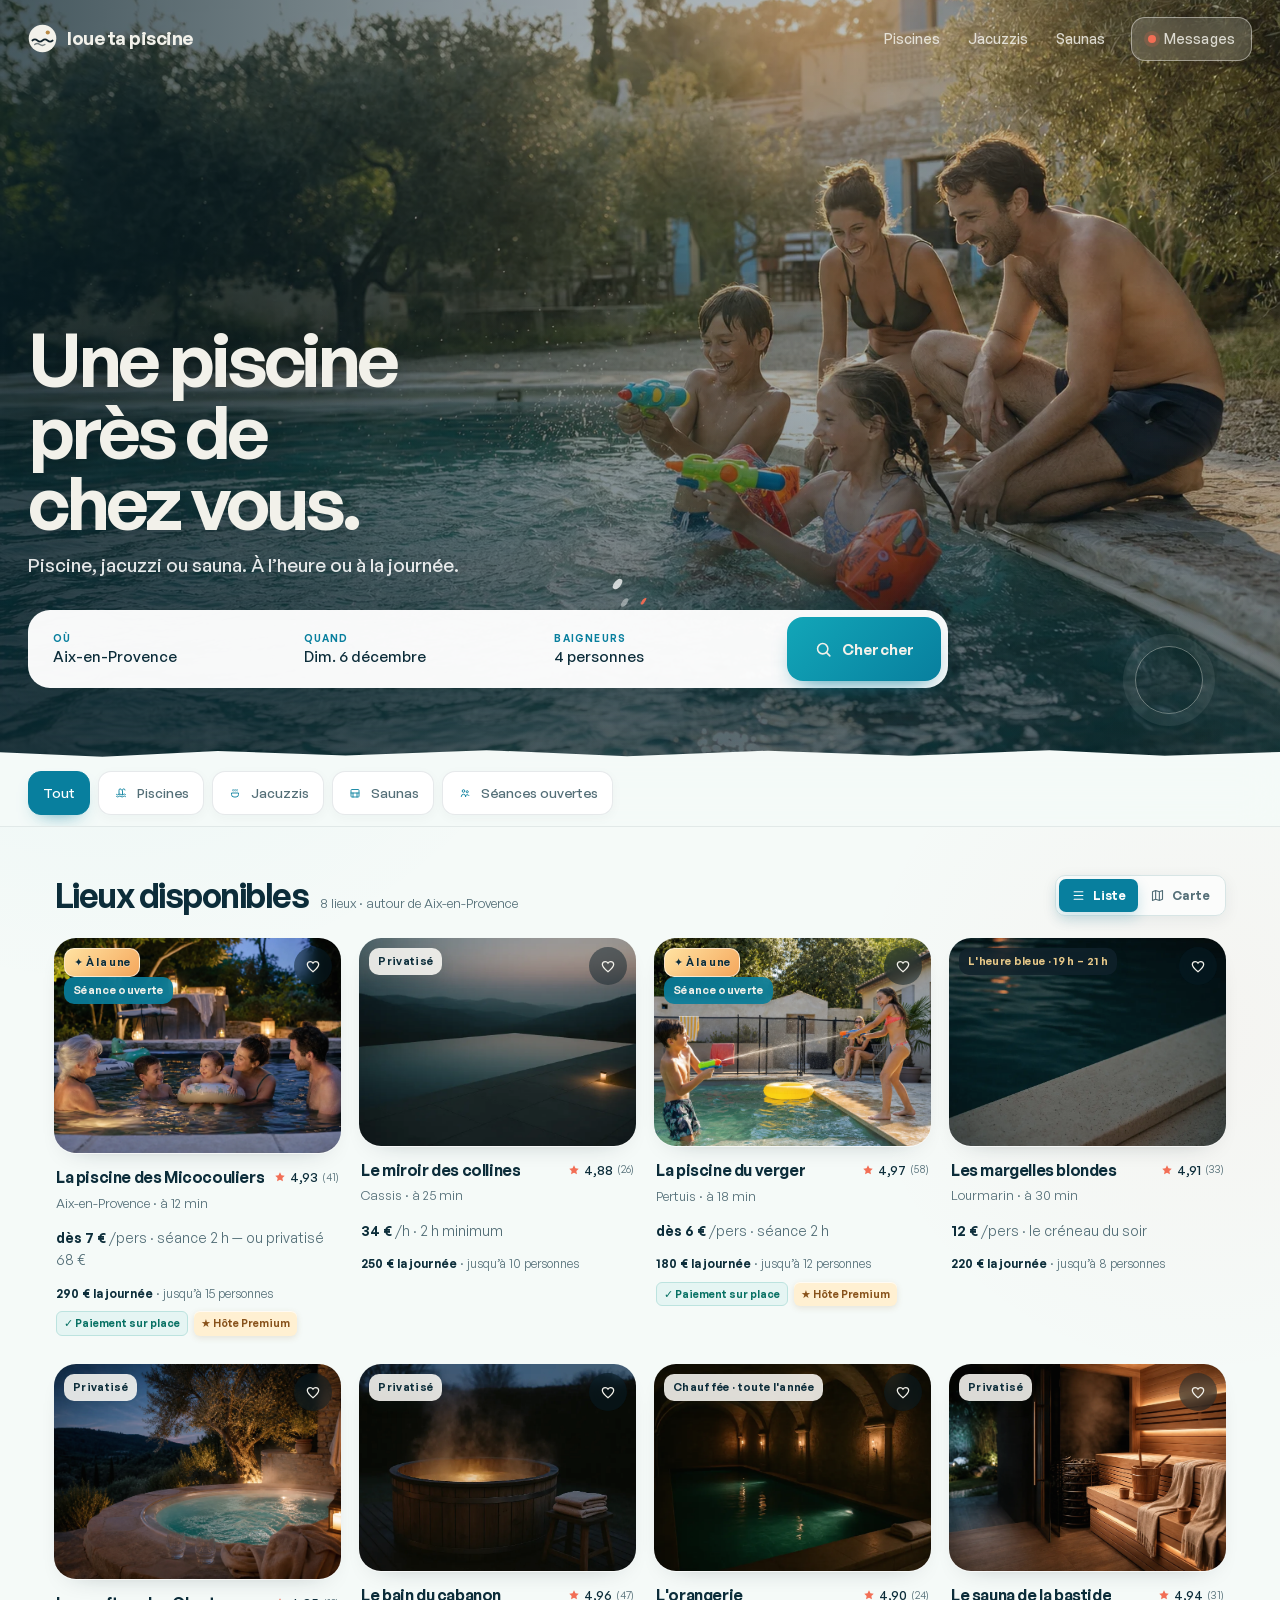
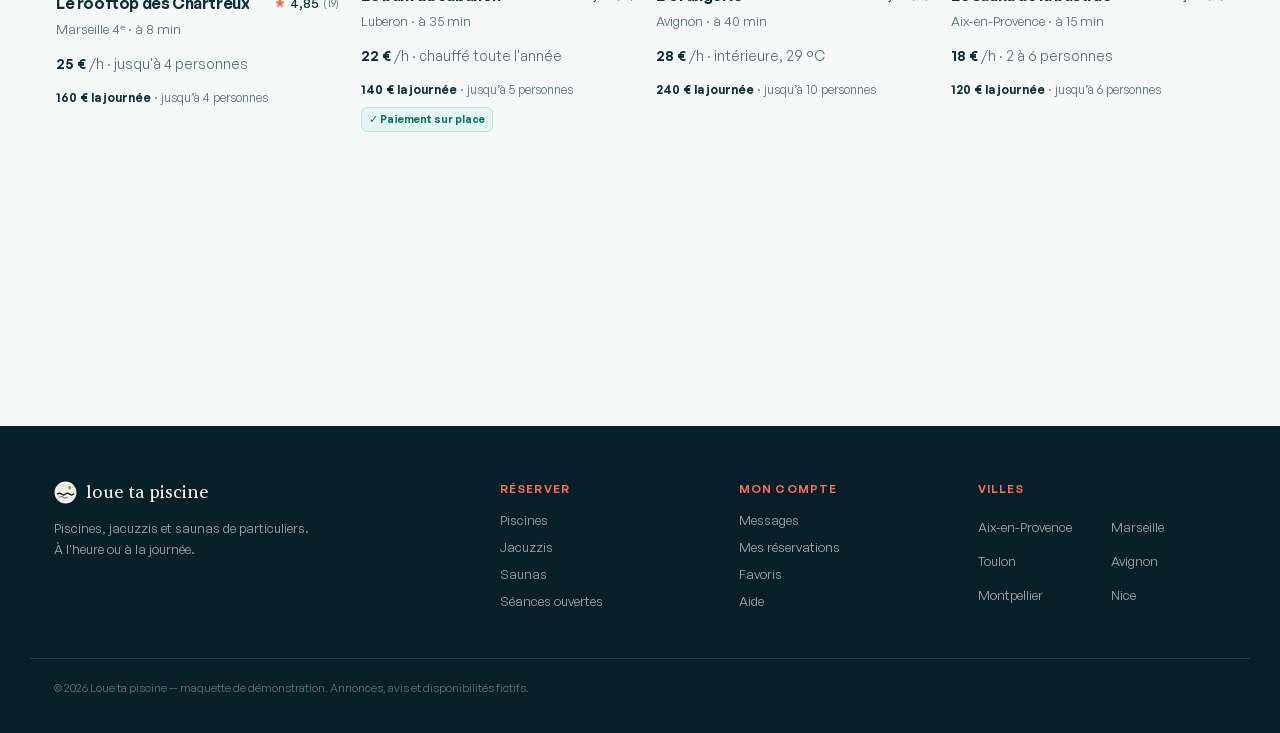
==== commit 7b0593ba: "Améliore les univers et ajoute la messagerie client" ====
--- a/index.html
+++ b/index.html
@@ -72,8 +72,8 @@
   .btn:active{transform:translateY(0) scale(.985)}
   .btn-bassin{background:linear-gradient(180deg,#376C62,var(--bassin)); color:#F2F1EA; box-shadow:0 1px 2px rgba(16,34,43,.15), 0 8px 20px -8px rgba(47,93,84,.55)}
   .btn-encre{background:linear-gradient(180deg,#1B3340,var(--encre)); color:#F2F1EA; box-shadow:0 1px 2px rgba(16,34,43,.15), 0 8px 20px -8px rgba(16,34,43,.5)}
-  .btn-hote{background:transparent; color:#F2F1EA; border:1px solid rgba(242,241,234,.5)}
-  header.solid .btn-hote{color:var(--encre); border-color:var(--encre)}
+  .btn-message{background:rgba(255,255,255,.14); color:#F2F1EA; border:1px solid rgba(242,241,234,.48); backdrop-filter:blur(12px)}
+  header.solid .btn-message{background:#fff; color:var(--encre); border-color:var(--line)}
   @media (max-width:820px){ .nav a.hideable{display:none} }
 
   /* ============ Hero ============ */
@@ -225,16 +225,6 @@
   .quote footer{font-size:12.5px; color:var(--brume); background:none; padding:0}
 
   /* ============ Hôtes ============ */
-  .hosts{position:relative; overflow:hidden; color:#F2F1EA}
-  .hosts img.bg{position:absolute; inset:0; width:100%; height:100%; object-fit:cover; object-position:center 30%}
-  .hosts .h-veil{position:absolute; inset:0; background:linear-gradient(100deg, rgba(6,14,18,.94) 34%, rgba(6,14,18,.6) 72%, rgba(6,14,18,.45))}
-  .hosts .h-inner2{position:relative; z-index:2; max-width:1220px; margin:0 auto; padding:84px 24px}
-  .hosts h2{color:#F2F1EA; max-width:20ch}
-  .hosts ul{list-style:none; padding:0; margin:22px 0 30px}
-  .hosts li{padding-left:24px; position:relative; margin:9px 0; font-size:15px; color:rgba(242,241,234,.88)}
-  .hosts li::before{content:""; position:absolute; left:0; top:8px; width:7px; height:7px; border-radius:50%; background:var(--solaire)}
-  .hosts .wa{display:inline-flex; align-items:center; gap:8px; margin-left:16px; color:rgba(242,241,234,.85); font-size:14px; text-decoration:none; border-bottom:1px solid rgba(242,241,234,.3); padding-bottom:1px}
-  .hosts .wa:hover{color:#fff}
 
   /* ============ Footer ============ */
   footer.site{background:var(--encre-2); color:rgba(242,241,234,.65); padding:54px 0 36px; font-size:13.5px}
@@ -276,7 +266,7 @@
       <a href="piscines.html" class="hideable">Piscines</a>
       <a href="jacuzzis.html" class="hideable">Jacuzzis</a>
       <a href="saunas.html" class="hideable">Saunas</a>
-      <a href="hote.html" class="btn btn-hote">Devenir hôte</a>
+      <a href="messages.html?conversation=claire" class="btn btn-message">Messages</a>
     </nav>
   </div>
 </header>
@@ -285,7 +275,7 @@
   <img class="bg" src="img/famille-hero-v2.webp" alt="Une famille joue dans une piscine privée sous le soleil de fin de journée" fetchpriority="high" width="1536" height="1024">
   <div class="veil"></div>
   <div class="h-content">
-    <h1>Un bassin près de chez vous.</h1>
+    <h1>Une piscine près de chez vous.</h1>
     <p class="sub">Piscine, jacuzzi ou sauna. À l’heure ou à la journée.</p>
     <div class="search-shell" id="search-shell">
       <div class="search" role="search" aria-label="Rechercher un lieu">
@@ -358,10 +348,10 @@
           <span class="c-badge badge-premium">✦ À la une</span>
           <span class="c-badge badge-ouverte badge-secondary">Séance ouverte</span>
           <button class="fav" type="button" aria-pressed="false" aria-label="Ajouter aux favoris"><svg viewBox="0 0 24 24"><path d="M12 20.5C7 16.6 3.5 13.4 3.5 9.8 3.5 7.2 5.6 5.5 8 5.5c1.6 0 3.1.8 4 2.1.9-1.3 2.4-2.1 4-2.1 2.4 0 4.5 1.7 4.5 4.3 0 3.6-3.5 6.8-8.5 10.7z"/></svg></button>
-          <img src="img/famille-bleue-v2.webp" alt="Une famille réunie dans un bassin à l'heure bleue" loading="lazy" width="1536" height="1024">
+          <img src="img/famille-bleue-v2.webp" alt="Une famille réunie dans une piscine à l'heure bleue" loading="lazy" width="1536" height="1024">
         </div>
         <div class="c-body">
-          <div class="c-row"><h3>Le bassin des Micocouliers</h3><span class="note"><svg viewBox="0 0 24 24" aria-hidden="true"><path d="M12 2.5l2.9 6 6.6.9-4.8 4.6 1.2 6.5L12 17.4 6.1 20.5l1.2-6.5L2.5 9.4l6.6-.9z"/></svg>4,93 <small>(41)</small></span></div>
+          <div class="c-row"><h3>La piscine des Micocouliers</h3><span class="note"><svg viewBox="0 0 24 24" aria-hidden="true"><path d="M12 2.5l2.9 6 6.6.9-4.8 4.6 1.2 6.5L12 17.4 6.1 20.5l1.2-6.5L2.5 9.4l6.6-.9z"/></svg>4,93 <small>(41)</small></span></div>
           <p class="c-place">Aix-en-Provence · à 12 min</p>
           <p class="c-price"><b>dès 7 €</b><span> /pers · séance 2 h — ou privatisé 68 €</span></p>
           <p class="c-day"><b>290 € la journée</b> · jusqu’à 15 personnes</p>
@@ -417,7 +407,7 @@
         <div class="c-img">
           <span class="c-badge badge-neutre">Privatisé</span>
           <button class="fav" type="button" aria-pressed="false" aria-label="Ajouter aux favoris"><svg viewBox="0 0 24 24"><path d="M12 20.5C7 16.6 3.5 13.4 3.5 9.8 3.5 7.2 5.6 5.5 8 5.5c1.6 0 3.1.8 4 2.1.9-1.3 2.4-2.1 4-2.1 2.4 0 4.5 1.7 4.5 4.3 0 3.6-3.5 6.8-8.5 10.7z"/></svg></button>
-          <img src="img/rooftop.webp" alt="Jacuzzi fumant sur un rooftop en ville, guirlandes allumées" loading="lazy" width="900" height="600">
+          <img src="img/jacuzzi-terrasse-v2.webp" alt="Jacuzzi privé sur une terrasse provençale au crépuscule" loading="lazy" width="1600" height="1067">
         </div>
         <div class="c-body">
           <div class="c-row"><h3>Le rooftop des Chartreux</h3><span class="note"><svg viewBox="0 0 24 24" aria-hidden="true"><path d="M12 2.5l2.9 6 6.6.9-4.8 4.6 1.2 6.5L12 17.4 6.1 20.5l1.2-6.5L2.5 9.4l6.6-.9z"/></svg>4,85 <small>(19)</small></span></div>
@@ -460,7 +450,7 @@
         <div class="c-img">
           <span class="c-badge badge-neutre">Privatisé</span>
           <button class="fav" type="button" aria-pressed="false" aria-label="Ajouter aux favoris"><svg viewBox="0 0 24 24"><path d="M12 20.5C7 16.6 3.5 13.4 3.5 9.8 3.5 7.2 5.6 5.5 8 5.5c1.6 0 3.1.8 4 2.1.9-1.3 2.4-2.1 4-2.1 2.4 0 4.5 1.7 4.5 4.3 0 3.6-3.5 6.8-8.5 10.7z"/></svg></button>
-          <img src="img/sauna.webp" alt="Sauna en cèdre à la lumière ambrée" loading="lazy" width="1000" height="667">
+          <img src="img/sauna-jardin-v2.webp" alt="Sauna en cèdre ouvert sur un jardin au soir" loading="lazy" width="1600" height="1067">
         </div>
         <div class="c-body">
           <div class="c-row"><h3>Le sauna de la bastide</h3><span class="note"><svg viewBox="0 0 24 24" aria-hidden="true"><path d="M12 2.5l2.9 6 6.6.9-4.8 4.6 1.2 6.5L12 17.4 6.1 20.5l1.2-6.5L2.5 9.4l6.6-.9z"/></svg>4,94 <small>(31)</small></span></div>
@@ -480,7 +470,7 @@
       <button class="map-pin" type="button" data-card="5" style="left:18%;top:46%">22 €</button>
       <button class="map-pin" type="button" data-card="6" style="left:52%;top:75%">28 €</button>
       <button class="map-pin" type="button" data-card="7" style="left:66%;top:82%">18 €</button>
-      <a class="map-preview" id="map-preview" href="fiche.html"><img id="map-preview-img" src="img/famille-bleue-v2.webp" alt=""><span class="map-preview-copy"><b id="map-preview-title">Le bassin des Micocouliers</b><span id="map-preview-place">Aix-en-Provence · à 12 min</span><strong id="map-preview-price">dès 7 € /pers</strong></span></a>
+      <a class="map-preview" id="map-preview" href="fiche.html"><img id="map-preview-img" src="img/famille-bleue-v2.webp" alt=""><span class="map-preview-copy"><b id="map-preview-title">La piscine des Micocouliers</b><span id="map-preview-place">Aix-en-Provence · à 12 min</span><strong id="map-preview-price">dès 7 € /pers</strong></span></a>
     </div>
   </div>
 </section>
@@ -488,7 +478,7 @@
 <section class="proof">
   <div class="wrap">
     <div class="stats reveal">
-      <div class="stat"><b>★ 4,92</b><span>note moyenne des bassins</span></div>
+      <div class="stat"><b>★ 4,92</b><span>note moyenne des piscines</span></div>
       <div class="stat"><b>12 points</b><span>vérifiés avant chaque mise en ligne</span></div>
       <div class="stat"><b>48 h</b><span>délai max de versement à l'hôte</span></div>
       <div class="stat"><b>2 modes</b><span>en ligne ou sur place selon l’hôte</span></div>
@@ -501,7 +491,7 @@
       </figure>
       <figure class="quote reveal" style="margin:0">
         <div class="q-stars" aria-label="5 étoiles"><svg viewBox="0 0 24 24"><path d="M12 2.5l2.9 6 6.6.9-4.8 4.6 1.2 6.5L12 17.4 6.1 20.5l1.2-6.5L2.5 9.4l6.6-.9z"/></svg><svg viewBox="0 0 24 24"><path d="M12 2.5l2.9 6 6.6.9-4.8 4.6 1.2 6.5L12 17.4 6.1 20.5l1.2-6.5L2.5 9.4l6.6-.9z"/></svg><svg viewBox="0 0 24 24"><path d="M12 2.5l2.9 6 6.6.9-4.8 4.6 1.2 6.5L12 17.4 6.1 20.5l1.2-6.5L2.5 9.4l6.6-.9z"/></svg><svg viewBox="0 0 24 24"><path d="M12 2.5l2.9 6 6.6.9-4.8 4.6 1.2 6.5L12 17.4 6.1 20.5l1.2-6.5L2.5 9.4l6.6-.9z"/></svg><svg viewBox="0 0 24 24"><path d="M12 2.5l2.9 6 6.6.9-4.8 4.6 1.2 6.5L12 17.4 6.1 20.5l1.2-6.5L2.5 9.4l6.6-.9z"/></svg></div>
-        <p>« Séance ouverte du matin à 8 €. Trois foyers, chacun son coin du bassin. »</p>
+        <p>« Séance ouverte du matin à 8 €. Trois foyers, chacun son coin de la piscine. »</p>
         <footer>Julien — Aix-en-Provence</footer>
       </figure>
       <figure class="quote reveal" style="margin:0">
@@ -513,24 +503,6 @@
   </div>
 </section>
 
-<section class="hosts" id="hotes" style="padding:0">
-  <img class="bg" src="img/famille-hero-v2.webp" alt="" loading="lazy" width="1536" height="1024">
-  <div class="h-veil"></div>
-  <div class="h-inner2">
-    <div class="host-panel reveal">
-      <span class="host-kicker">Espace hôte</span>
-      <h2>Votre bassin, vos règles.</h2>
-      <p>Choisissez vos horaires, vos prix et votre mode de réservation depuis un seul espace.</p>
-      <div class="host-actions">
-        <a class="btn btn-bassin" href="hote.html">Estimer mes revenus</a>
-      <a class="wa" href="#">
-        <svg width="15" height="15" viewBox="0 0 24 24" fill="none" stroke="currentColor" stroke-width="1.8" aria-hidden="true"><path d="M12 3a9 9 0 0 0-7.8 13.5L3 21l4.7-1.2A9 9 0 1 0 12 3z" stroke-linejoin="round"/></svg>
-        WhatsApp, 7 j/7
-      </a>
-      </div>
-    </div>
-  </div>
-</section>
 </main>
 
 <footer class="site">
@@ -552,8 +524,8 @@
       <a href="piscines.html">Piscines</a><a href="jacuzzis.html">Jacuzzis</a><a href="saunas.html">Saunas</a><a href="index.html?type=ouverte#annonces">Séances ouvertes</a>
     </div>
     <div>
-      <h3>Hôtes</h3>
-      <a href="hote.html">Devenir hôte</a><a href="hote.html">Estimer mes revenus</a><a href="#">Sécurité &amp; conformité</a><a href="#">Confiance &amp; données</a><a href="admin.html" style="opacity:.55">Supervision (démo)</a>
+      <h3>Mon compte</h3>
+      <a href="messages.html?conversation=claire">Messages</a><a href="confirmation.html">Mes réservations</a><a href="#">Favoris</a><a href="#">Aide</a>
     </div>
     <div>
       <h3>Villes</h3>
--- a/css/atmosphere.css
+++ b/css/atmosphere.css
@@ -61,9 +61,8 @@
 .home-app header .h-inner{max-width:1320px;padding:16px 28px}
 .home-app .logo span,.universe .logo span{font-family:var(--sans);font-weight:600;letter-spacing:-.025em}
 .home-app header.solid{background:rgba(245,250,248,.94);box-shadow:0 1px 0 rgba(12,45,58,.08);backdrop-filter:blur(18px) saturate(1.2)}
-.home-app .btn-hote{min-height:44px;padding:10px 16px;border-radius:14px;background:rgba(255,255,255,.14);border:1px solid rgba(255,255,255,.42);color:#fff;box-shadow:0 8px 22px -15px rgba(0,0,0,.5)}
-.home-app .btn-hote::before{content:"+";display:grid;place-items:center;width:19px;height:19px;border-radius:6px;background:rgba(255,255,255,.16);font-size:15px;line-height:1}
-.home-app header.solid .btn-hote{background:var(--bassin);border-color:var(--bassin);color:#fff;box-shadow:0 10px 22px -14px rgba(8,127,158,.85)}
+.home-app .btn-message{min-height:44px;padding:10px 16px;border-radius:14px}
+.home-app .btn-message::before{content:"";width:8px;height:8px;border-radius:50%;background:var(--solaire);box-shadow:0 0 0 4px color-mix(in srgb,var(--solaire) 18%,transparent)}
 .home-app .hero{height:min(86vh,760px);min-height:600px;overflow:visible}
 .home-app .hero .veil{background:linear-gradient(90deg,rgba(6,31,40,.74),rgba(6,31,40,.35) 50%,rgba(6,31,40,.12)),linear-gradient(0deg,rgba(6,31,40,.5),transparent 60%)}
 .home-app .hero .h-content{z-index:50;max-width:1320px;padding-inline:28px;padding-bottom:72px}
@@ -218,15 +217,6 @@
 .listing-app .bk-cta{min-height:49px;border-radius:14px;background:linear-gradient(135deg,var(--bassin-vif),var(--bassin));box-shadow:0 12px 24px -13px rgba(8,127,158,.8)}
 .listing-app .mobile-bookbar{background:rgba(245,250,248,.95);border-color:rgba(12,45,58,.1);box-shadow:0 -12px 34px rgba(12,45,58,.08)}
 
-.home-app .hosts .h-veil{background:linear-gradient(90deg,rgba(4,31,40,.88),rgba(4,31,40,.5) 58%,rgba(4,31,40,.2))}
-.home-app .hosts .h-inner2{padding-block:76px}
-.home-app .host-panel{width:min(540px,100%);padding:34px;border:1px solid rgba(255,255,255,.15);border-radius:24px;background:rgba(6,36,45,.72);box-shadow:0 24px 60px rgba(3,24,31,.22);backdrop-filter:blur(16px)}
-.home-app .host-kicker{display:block;margin-bottom:10px;color:#8FE1E4;font-size:11px;font-weight:600;letter-spacing:.13em;text-transform:uppercase}
-.home-app .hosts h2{font-family:var(--sans);font-weight:600;font-size:clamp(31px,4vw,48px);letter-spacing:-.045em;line-height:1;margin:0;max-width:12ch}
-.home-app .host-panel p{margin:15px 0 23px;color:rgba(255,255,255,.76);font-size:14px;max-width:42ch}
-.home-app .host-actions{display:flex;align-items:center;gap:12px;flex-wrap:wrap}
-.home-app .host-actions .btn{background:var(--solaire);color:#fff;box-shadow:0 12px 24px -13px rgba(242,110,85,.85)}
-.home-app .hosts .wa{margin-left:0}
 
 @media(max-width:640px){
   .home-app .hero::after,.universe .u-hero::after{width:42px;height:42px;right:18px;bottom:24px;box-shadow:0 0 0 8px rgba(242,241,234,.08)}
@@ -238,12 +228,11 @@
   .home-app .map-panel{min-height:64vh;border-radius:18px 18px 6px 18px}
   .home-app .map-preview{left:10px;bottom:10px;width:calc(100% - 20px);grid-template-columns:94px 1fr}
   .home-app .map-preview img{width:94px;height:82px}
-  .home-app header .h-inner{padding:12px 16px}.home-app .logo span{font-size:15px}.home-app .btn-hote{min-height:40px;padding:8px 11px;font-size:12px}.home-app .btn-hote::before{display:none}
+  .home-app header .h-inner{padding:12px 16px}.home-app .logo span{font-size:15px}.home-app .btn-message{min-height:40px;padding:8px 11px;font-size:12px}
   .home-app .hero{min-height:670px}.home-app .hero .h-content{padding:0 16px 32px}.home-app .hero .h-content::before{display:none}.home-app .hero h1{font-size:clamp(39px,12vw,54px)}
   .home-app .search{display:grid;grid-template-columns:1fr 1fr;padding:6px;border-radius:19px}.home-app .search .field{min-height:58px;padding:9px 12px}.home-app .search .field:nth-child(3){grid-column:1/2}.home-app .search .go{grid-column:2/3;min-width:0;min-height:58px;padding:0 12px;border-radius:14px}.home-app .search .go span{display:inline}
   .home-app .search-popover,.home-app .search-popover.date-popover,.home-app .search-popover.guest-popover{position:fixed;left:16px;right:16px;top:auto;bottom:16px;width:auto;max-height:min(78vh,680px);overflow:auto;border-radius:22px}
   body.home-app.search-open{overflow:hidden}
   body.home-app.search-open::after{content:"";position:fixed;inset:0;z-index:45;background:rgba(4,31,40,.48);backdrop-filter:blur(3px)}
   .home-app .chipbar{top:64px}.home-app .chipbar .c-inner{padding:9px 16px}.home-app .chip{min-height:40px;padding:8px 12px}
-  .home-app .host-panel{padding:26px 22px}.home-app .hosts .h-inner2{padding:54px 16px}
-}
+}
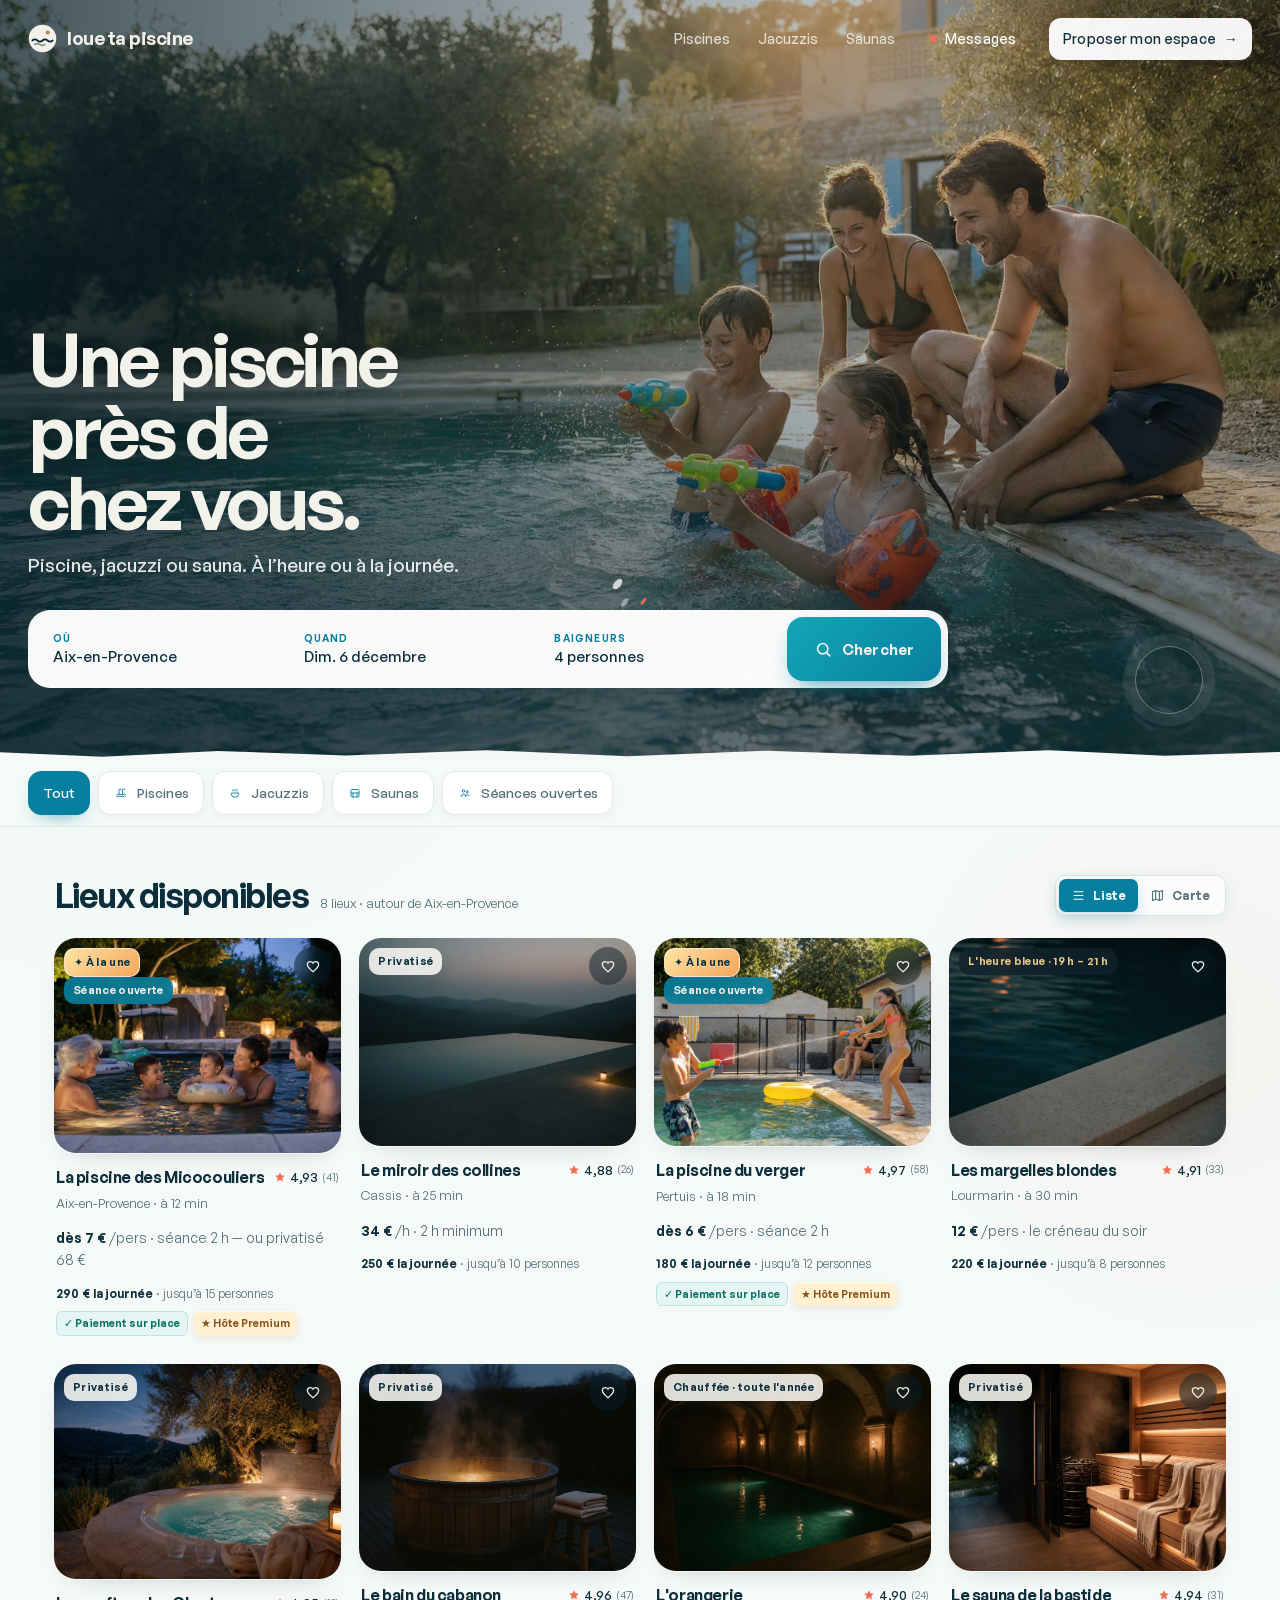
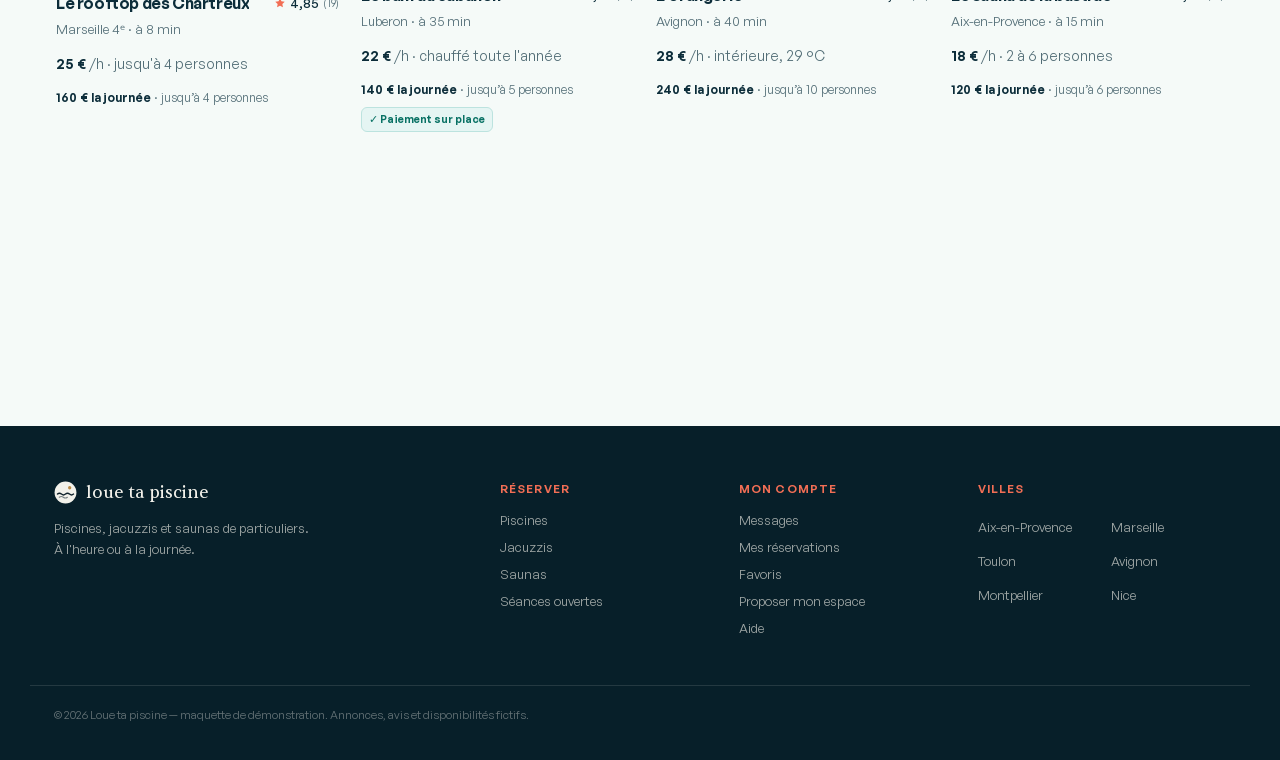
==== commit f827a4e8: "Ajoute le parcours d'inscription hôte" ====
--- a/index.html
+++ b/index.html
@@ -72,8 +72,8 @@
   .btn:active{transform:translateY(0) scale(.985)}
   .btn-bassin{background:linear-gradient(180deg,#376C62,var(--bassin)); color:#F2F1EA; box-shadow:0 1px 2px rgba(16,34,43,.15), 0 8px 20px -8px rgba(47,93,84,.55)}
   .btn-encre{background:linear-gradient(180deg,#1B3340,var(--encre)); color:#F2F1EA; box-shadow:0 1px 2px rgba(16,34,43,.15), 0 8px 20px -8px rgba(16,34,43,.5)}
-  .btn-message{background:rgba(255,255,255,.14); color:#F2F1EA; border:1px solid rgba(242,241,234,.48); backdrop-filter:blur(12px)}
-  header.solid .btn-message{background:#fff; color:var(--encre); border-color:var(--line)}
+  .btn-message{background:transparent; color:#F2F1EA; border:0; box-shadow:none}
+  header.solid .btn-message{background:transparent; color:var(--encre)}
   @media (max-width:820px){ .nav a.hideable{display:none} }
 
   /* ============ Hero ============ */
@@ -267,6 +267,7 @@
       <a href="jacuzzis.html" class="hideable">Jacuzzis</a>
       <a href="saunas.html" class="hideable">Saunas</a>
       <a href="messages.html?conversation=claire" class="btn btn-message">Messages</a>
+      <a href="devenir-hote.html" class="btn host-entry"><span class="host-entry-long">Proposer mon espace</span><span class="host-entry-short">Publier</span></a>
     </nav>
   </div>
 </header>
@@ -525,7 +526,7 @@
     </div>
     <div>
       <h3>Mon compte</h3>
-      <a href="messages.html?conversation=claire">Messages</a><a href="confirmation.html">Mes réservations</a><a href="#">Favoris</a><a href="#">Aide</a>
+      <a href="messages.html?conversation=claire">Messages</a><a href="confirmation.html">Mes réservations</a><a href="#">Favoris</a><a href="devenir-hote.html">Proposer mon espace</a><a href="#">Aide</a>
     </div>
     <div>
       <h3>Villes</h3>
--- a/css/atmosphere.css
+++ b/css/atmosphere.css
@@ -61,8 +61,14 @@
 .home-app header .h-inner{max-width:1320px;padding:16px 28px}
 .home-app .logo span,.universe .logo span{font-family:var(--sans);font-weight:600;letter-spacing:-.025em}
 .home-app header.solid{background:rgba(245,250,248,.94);box-shadow:0 1px 0 rgba(12,45,58,.08);backdrop-filter:blur(18px) saturate(1.2)}
-.home-app .btn-message{min-height:44px;padding:10px 16px;border-radius:14px}
-.home-app .btn-message::before{content:"";width:8px;height:8px;border-radius:50%;background:var(--solaire);box-shadow:0 0 0 4px color-mix(in srgb,var(--solaire) 18%,transparent)}
+.home-app .btn-message{min-height:40px;padding:8px 9px;border:0;border-radius:10px;background:transparent;color:#fff;box-shadow:none;backdrop-filter:none}
+.home-app .btn-message::before{content:"";width:7px;height:7px;border-radius:50%;background:var(--solaire);box-shadow:none}
+.home-app .host-entry{min-height:42px;padding:9px 14px;border-radius:12px;background:rgba(255,255,255,.95);color:var(--encre);box-shadow:0 10px 26px -15px rgba(0,0,0,.65)}
+.home-app .nav a.host-entry,.home-app .nav a.host-entry:hover{color:var(--encre)}
+.home-app .host-entry-short{display:none}
+.home-app .host-entry::after{content:"→";font-size:14px}
+.home-app header.solid .btn-message{color:var(--encre)}
+.home-app header.solid .host-entry{background:var(--encre);color:#fff}.home-app header.solid .nav a.host-entry{color:#fff}
 .home-app .hero{height:min(86vh,760px);min-height:600px;overflow:visible}
 .home-app .hero .veil{background:linear-gradient(90deg,rgba(6,31,40,.74),rgba(6,31,40,.35) 50%,rgba(6,31,40,.12)),linear-gradient(0deg,rgba(6,31,40,.5),transparent 60%)}
 .home-app .hero .h-content{z-index:50;max-width:1320px;padding-inline:28px;padding-bottom:72px}
@@ -228,7 +234,7 @@
   .home-app .map-panel{min-height:64vh;border-radius:18px 18px 6px 18px}
   .home-app .map-preview{left:10px;bottom:10px;width:calc(100% - 20px);grid-template-columns:94px 1fr}
   .home-app .map-preview img{width:94px;height:82px}
-  .home-app header .h-inner{padding:12px 16px}.home-app .logo span{font-size:15px}.home-app .btn-message{min-height:40px;padding:8px 11px;font-size:12px}
+  .home-app header .h-inner{padding:12px 16px}.home-app .logo span{font-size:15px}.home-app .btn-message{min-height:40px;padding:8px 7px;font-size:12px}.home-app .host-entry{min-height:40px;padding:8px 11px;font-size:12px}.home-app .host-entry-long{display:none}.home-app .host-entry-short{display:inline}
   .home-app .hero{min-height:670px}.home-app .hero .h-content{padding:0 16px 32px}.home-app .hero .h-content::before{display:none}.home-app .hero h1{font-size:clamp(39px,12vw,54px)}
   .home-app .search{display:grid;grid-template-columns:1fr 1fr;padding:6px;border-radius:19px}.home-app .search .field{min-height:58px;padding:9px 12px}.home-app .search .field:nth-child(3){grid-column:1/2}.home-app .search .go{grid-column:2/3;min-width:0;min-height:58px;padding:0 12px;border-radius:14px}.home-app .search .go span{display:inline}
   .home-app .search-popover,.home-app .search-popover.date-popover,.home-app .search-popover.guest-popover{position:fixed;left:16px;right:16px;top:auto;bottom:16px;width:auto;max-height:min(78vh,680px);overflow:auto;border-radius:22px}
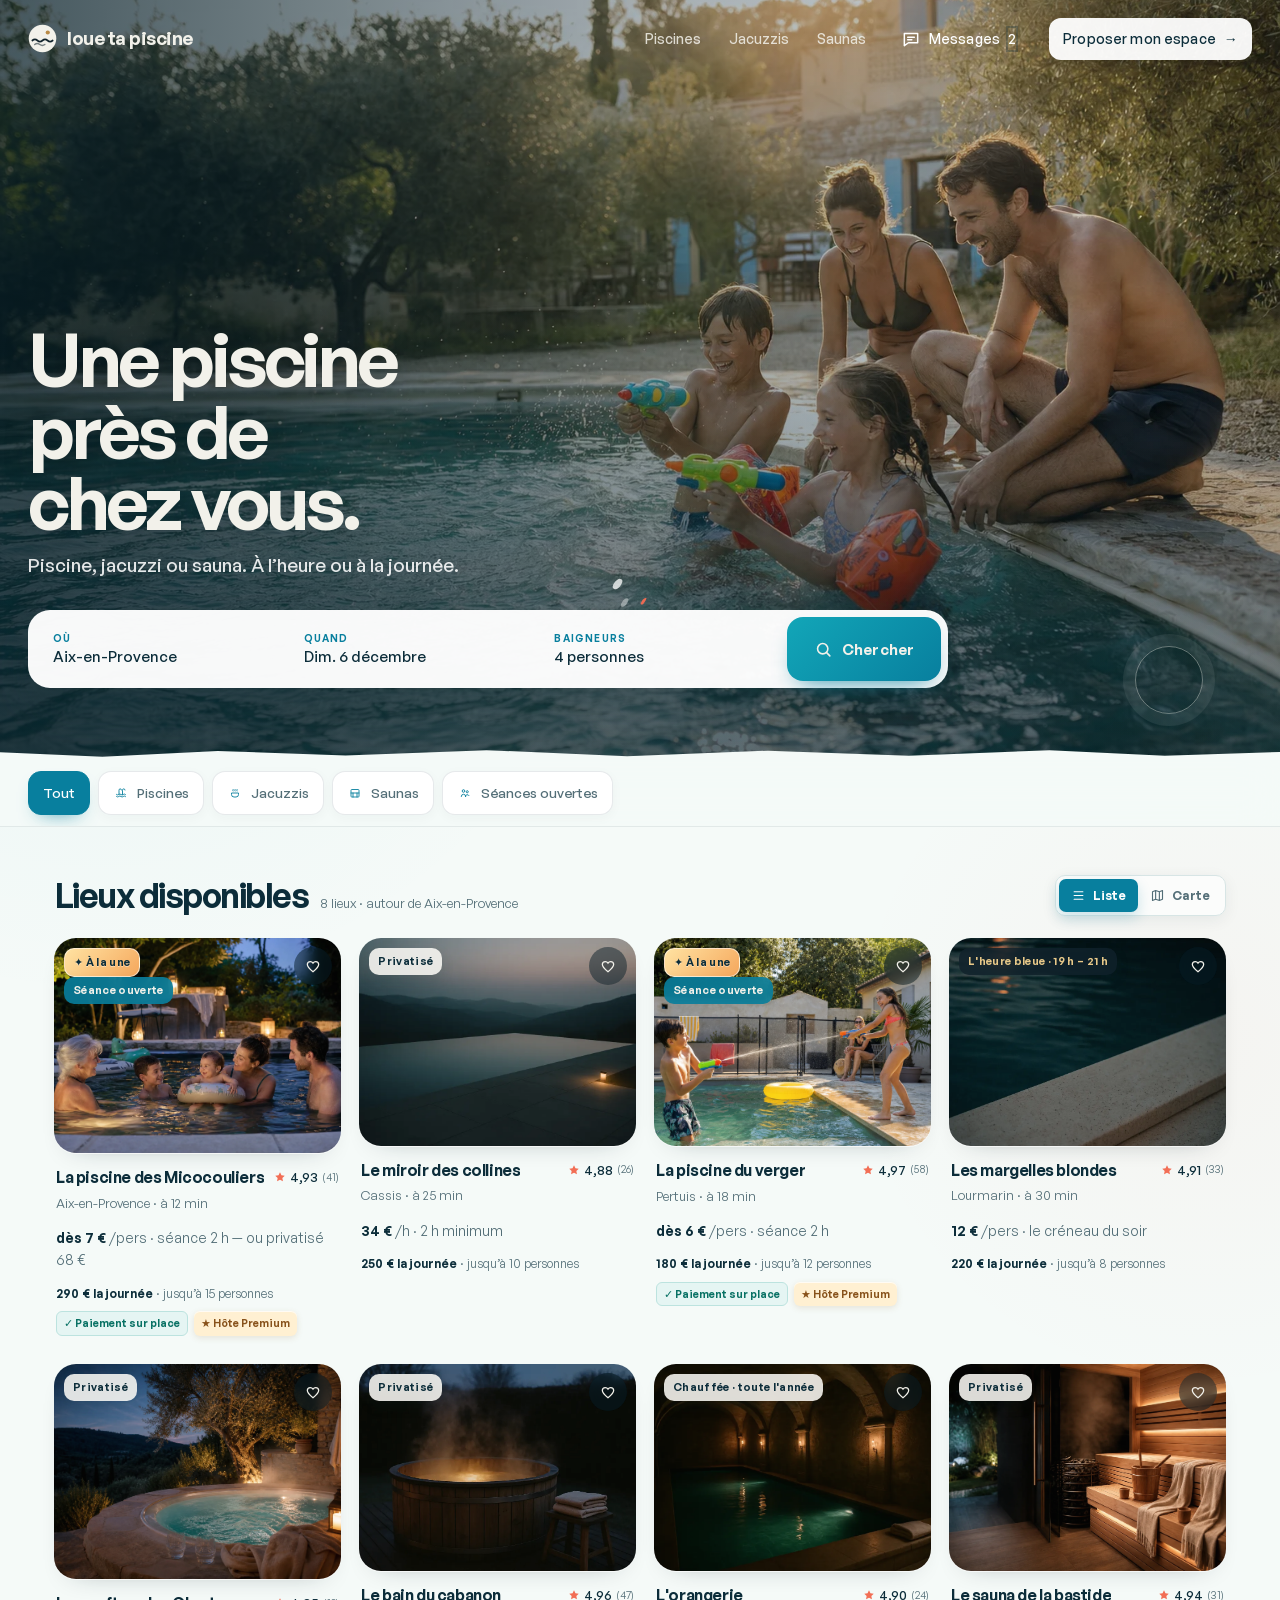
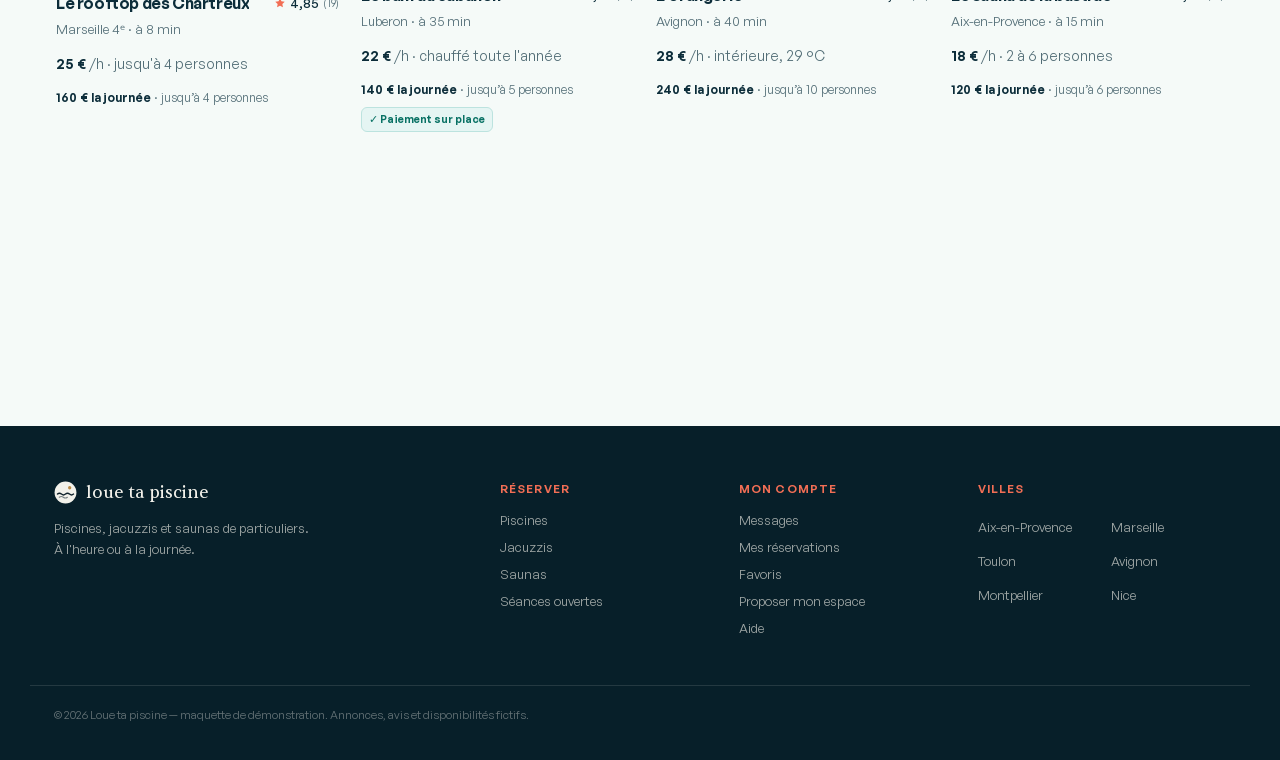
==== commit d5691646: "Ameliore messagerie, selecteurs et verification hote" ====
--- a/index.html
+++ b/index.html
@@ -266,7 +266,7 @@
       <a href="piscines.html" class="hideable">Piscines</a>
       <a href="jacuzzis.html" class="hideable">Jacuzzis</a>
       <a href="saunas.html" class="hideable">Saunas</a>
-      <a href="messages.html?conversation=claire" class="btn btn-message">Messages</a>
+      <a href="messages.html?conversation=claire" class="btn btn-message"><svg viewBox="0 0 24 24" fill="none" stroke-width="1.8" aria-hidden="true"><path d="M4 5.5h16v11H9l-5 3.5V5.5Z" stroke-linejoin="round"/><path d="M8 10h8M8 13h5" stroke-linecap="round"/></svg><span class="message-label">Messages</span><i class="nav-unread" aria-label="2 messages non lus">2</i></a>
       <a href="devenir-hote.html" class="btn host-entry"><span class="host-entry-long">Proposer mon espace</span><span class="host-entry-short">Publier</span></a>
     </nav>
   </div>
--- a/css/atmosphere.css
+++ b/css/atmosphere.css
@@ -62,7 +62,8 @@
 .home-app .logo span,.universe .logo span{font-family:var(--sans);font-weight:600;letter-spacing:-.025em}
 .home-app header.solid{background:rgba(245,250,248,.94);box-shadow:0 1px 0 rgba(12,45,58,.08);backdrop-filter:blur(18px) saturate(1.2)}
 .home-app .btn-message{min-height:40px;padding:8px 9px;border:0;border-radius:10px;background:transparent;color:#fff;box-shadow:none;backdrop-filter:none}
-.home-app .btn-message::before{content:"";width:7px;height:7px;border-radius:50%;background:var(--solaire);box-shadow:none}
+.home-app .btn-message svg{width:20px;height:20px;stroke:currentColor}
+.home-app .btn-message .nav-unread{box-shadow:0 0 0 2px rgba(12,45,58,.28)}
 .home-app .host-entry{min-height:42px;padding:9px 14px;border-radius:12px;background:rgba(255,255,255,.95);color:var(--encre);box-shadow:0 10px 26px -15px rgba(0,0,0,.65)}
 .home-app .nav a.host-entry,.home-app .nav a.host-entry:hover{color:var(--encre)}
 .home-app .host-entry-short{display:none}
